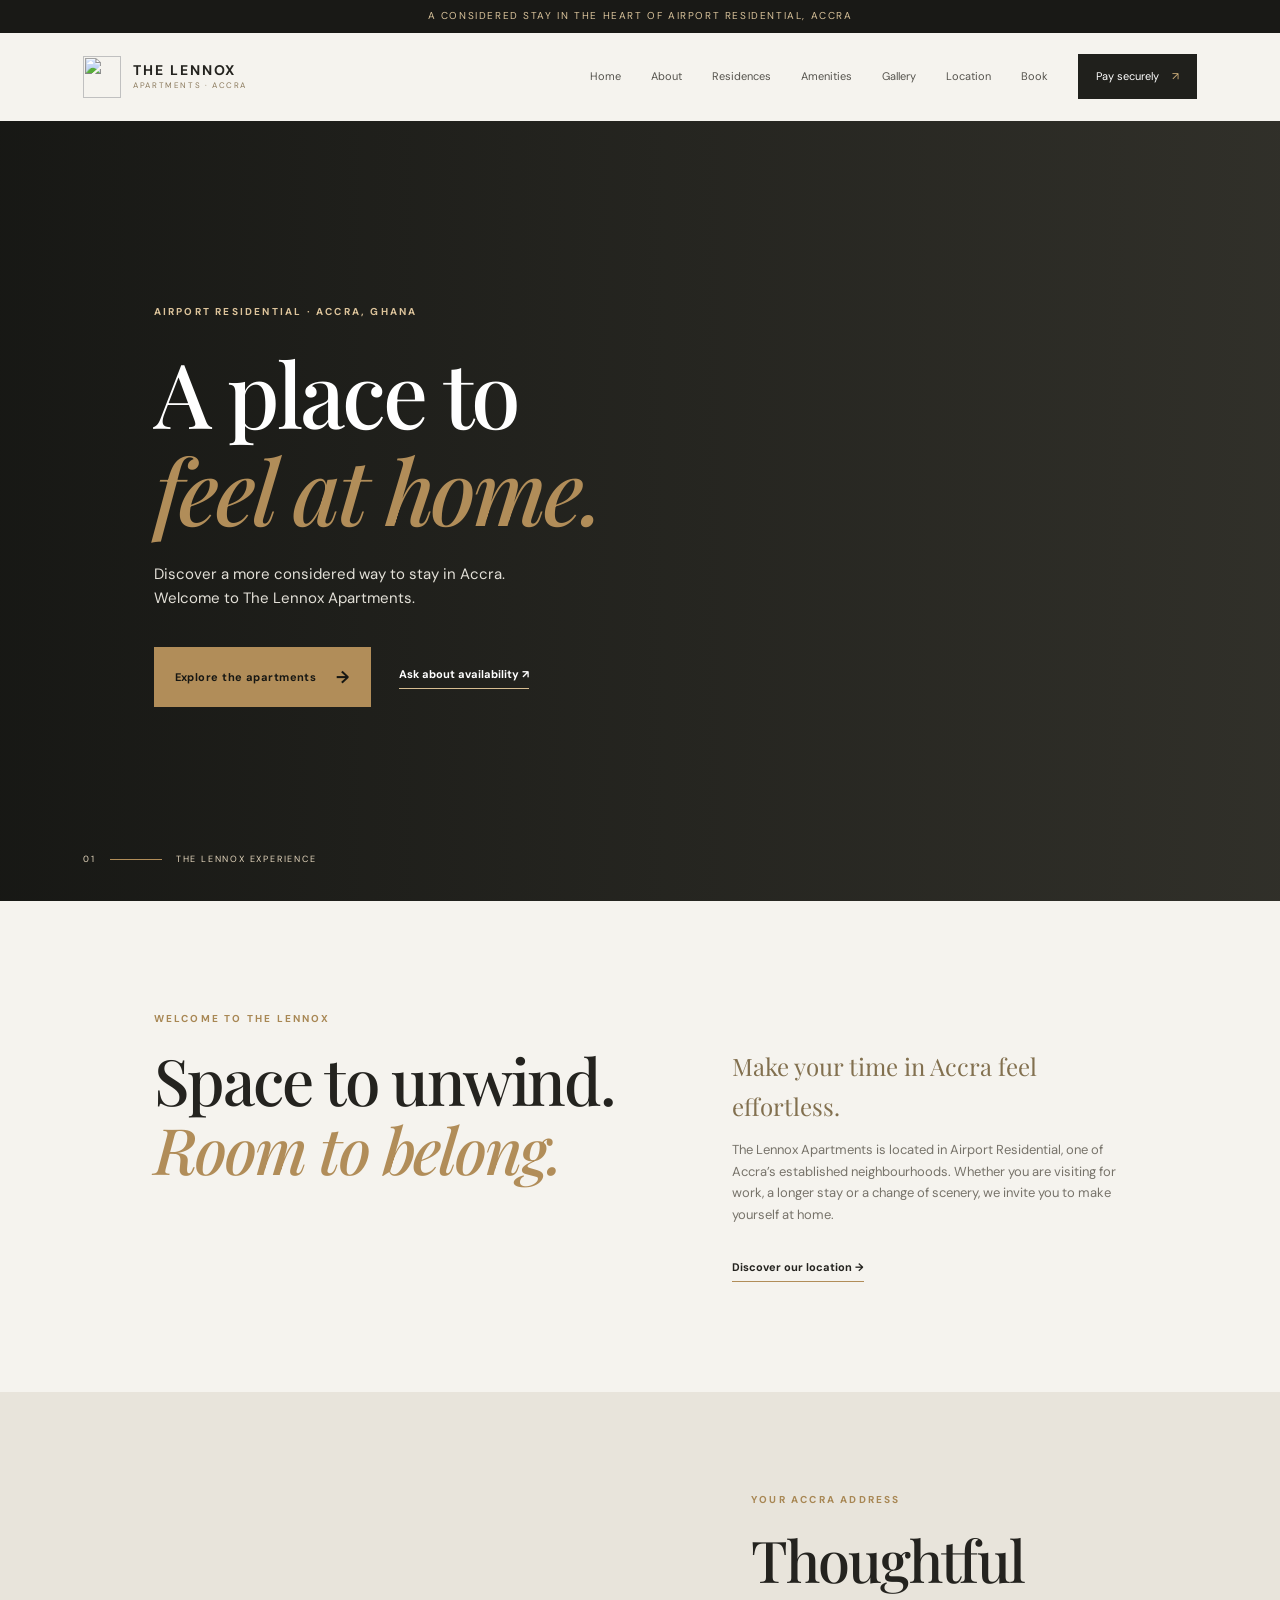
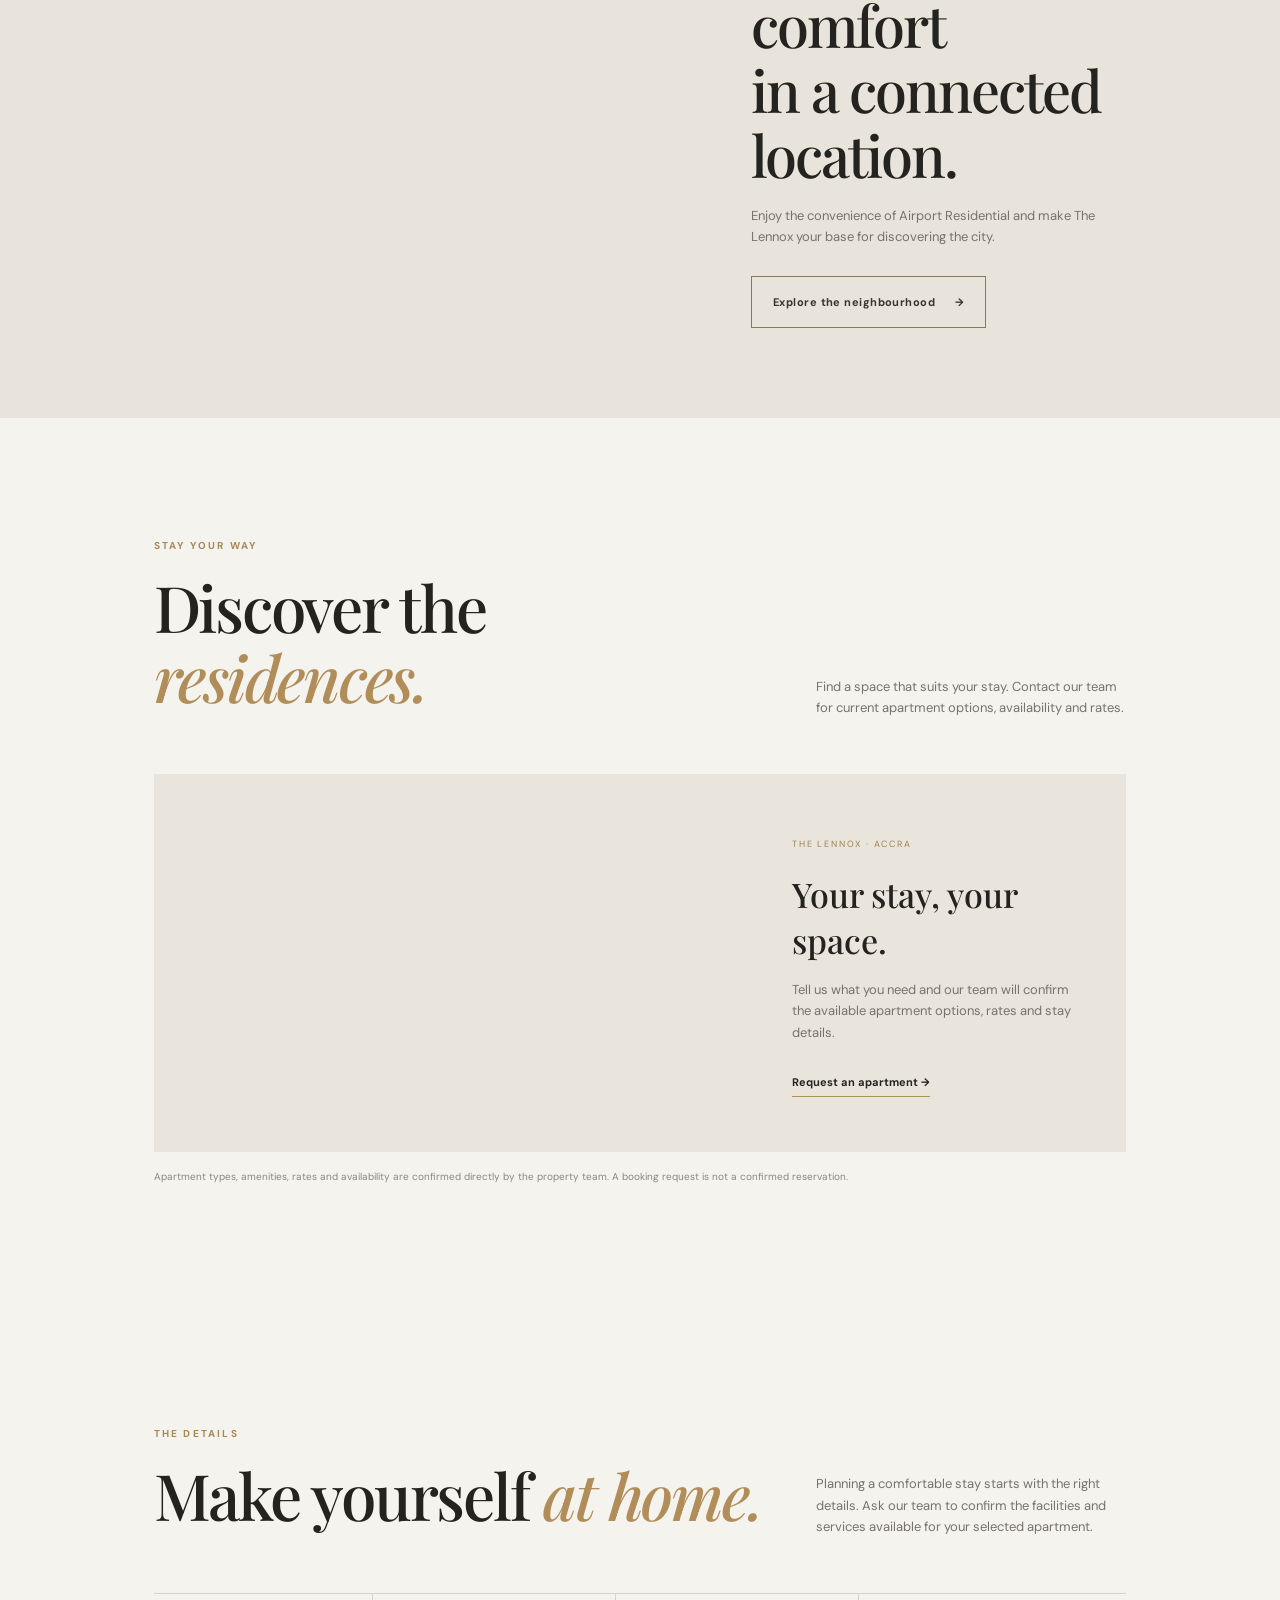
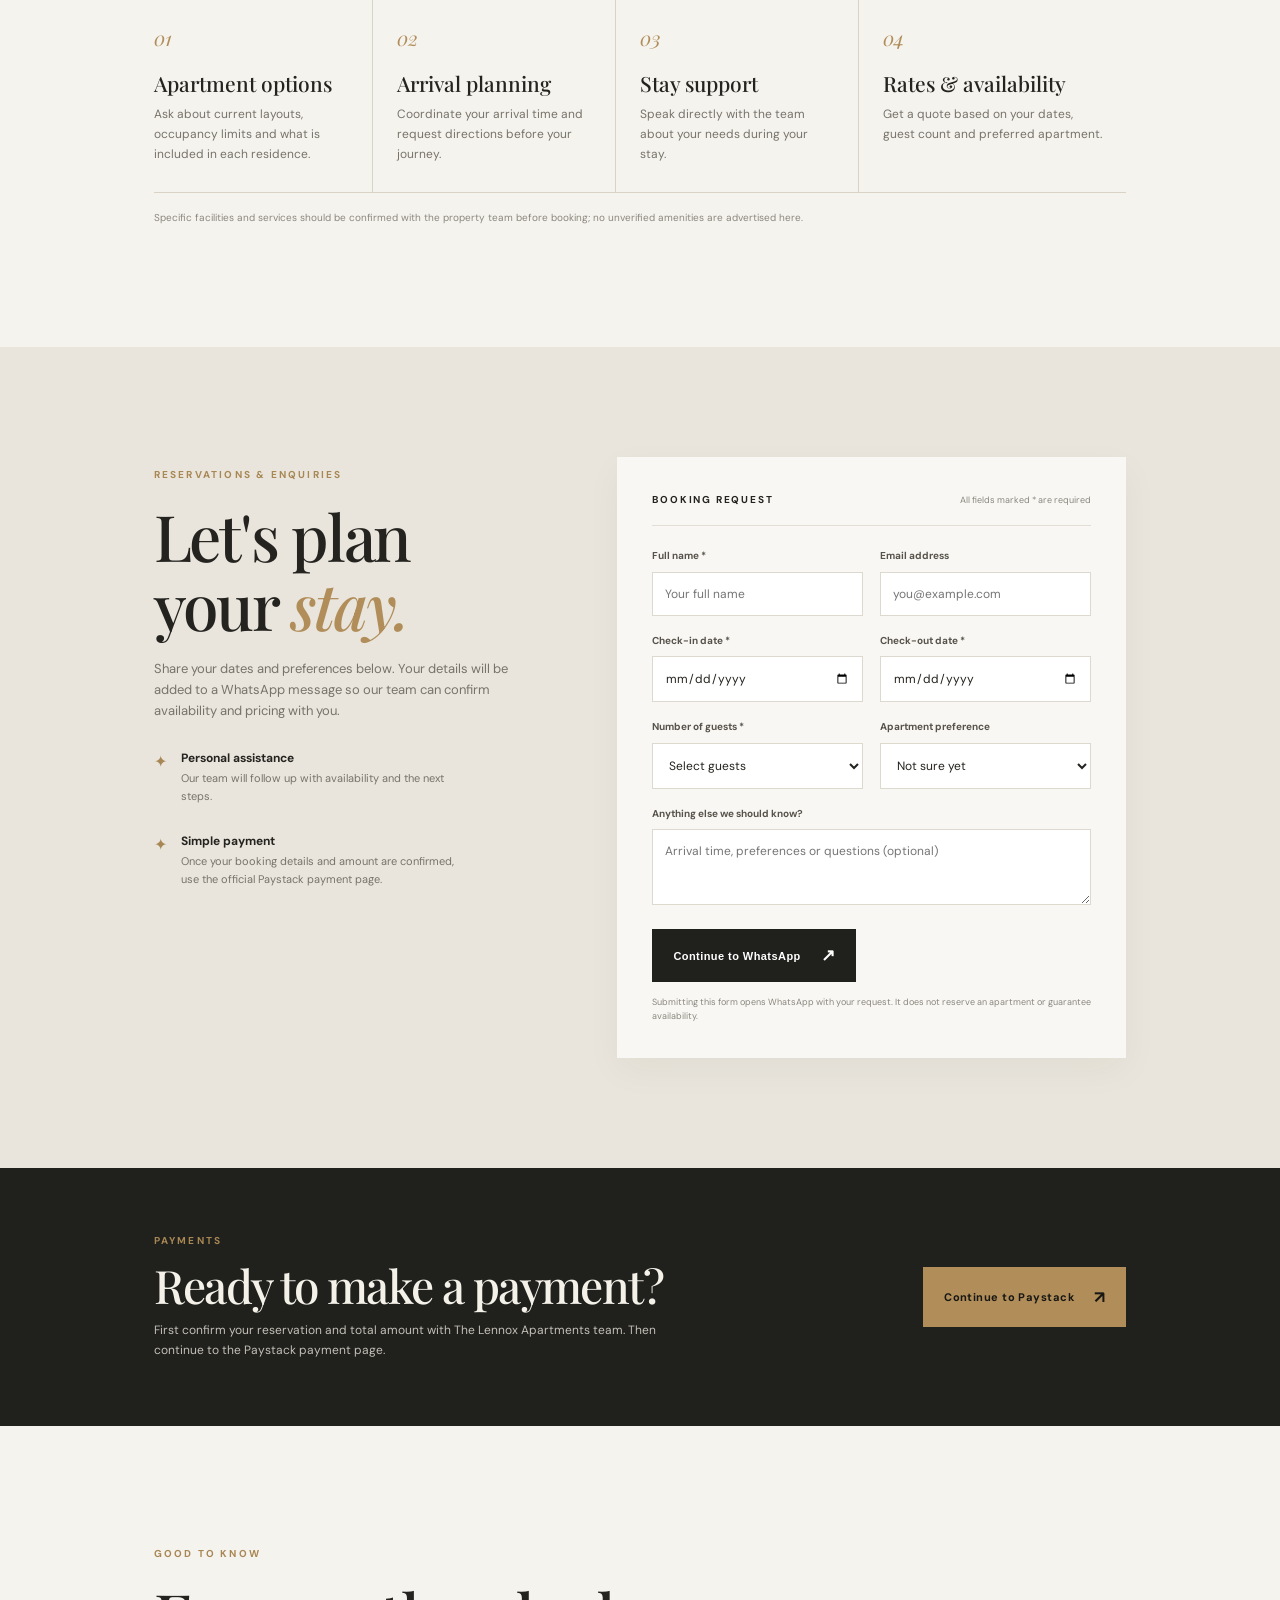
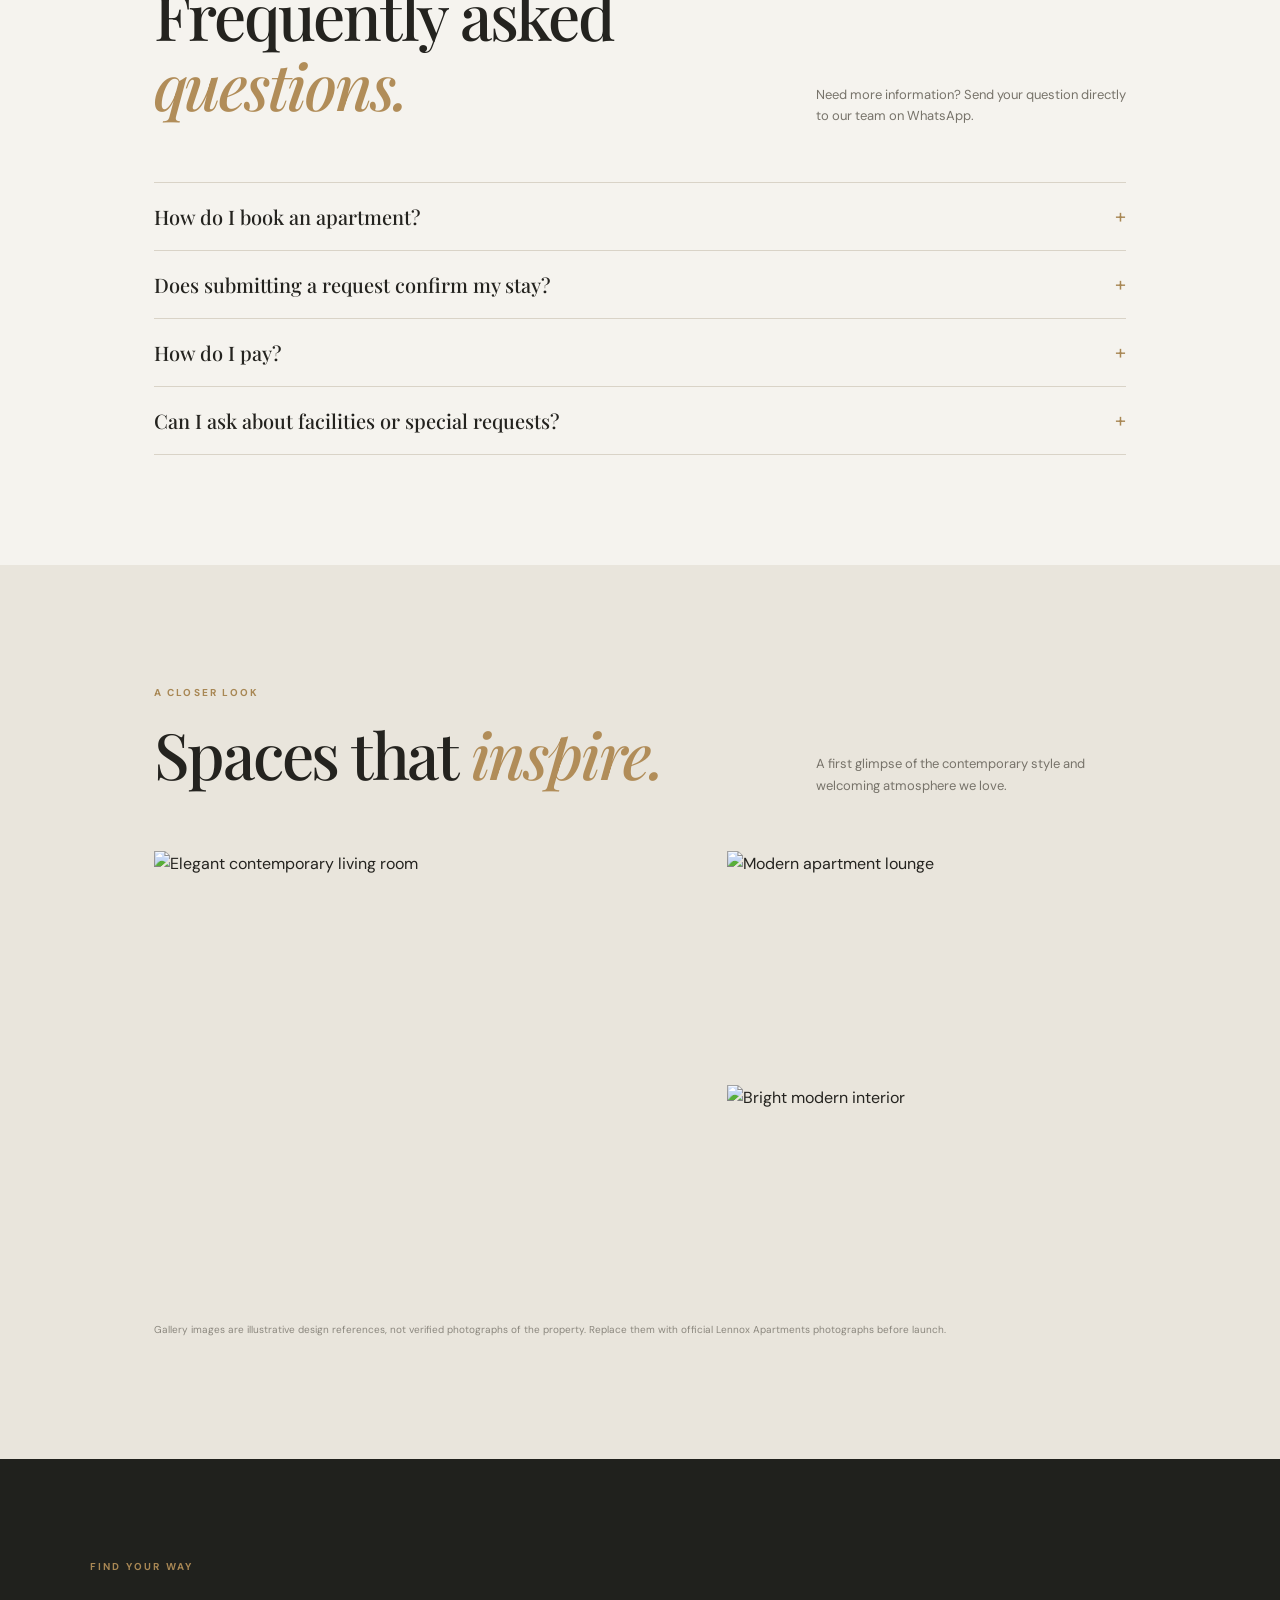
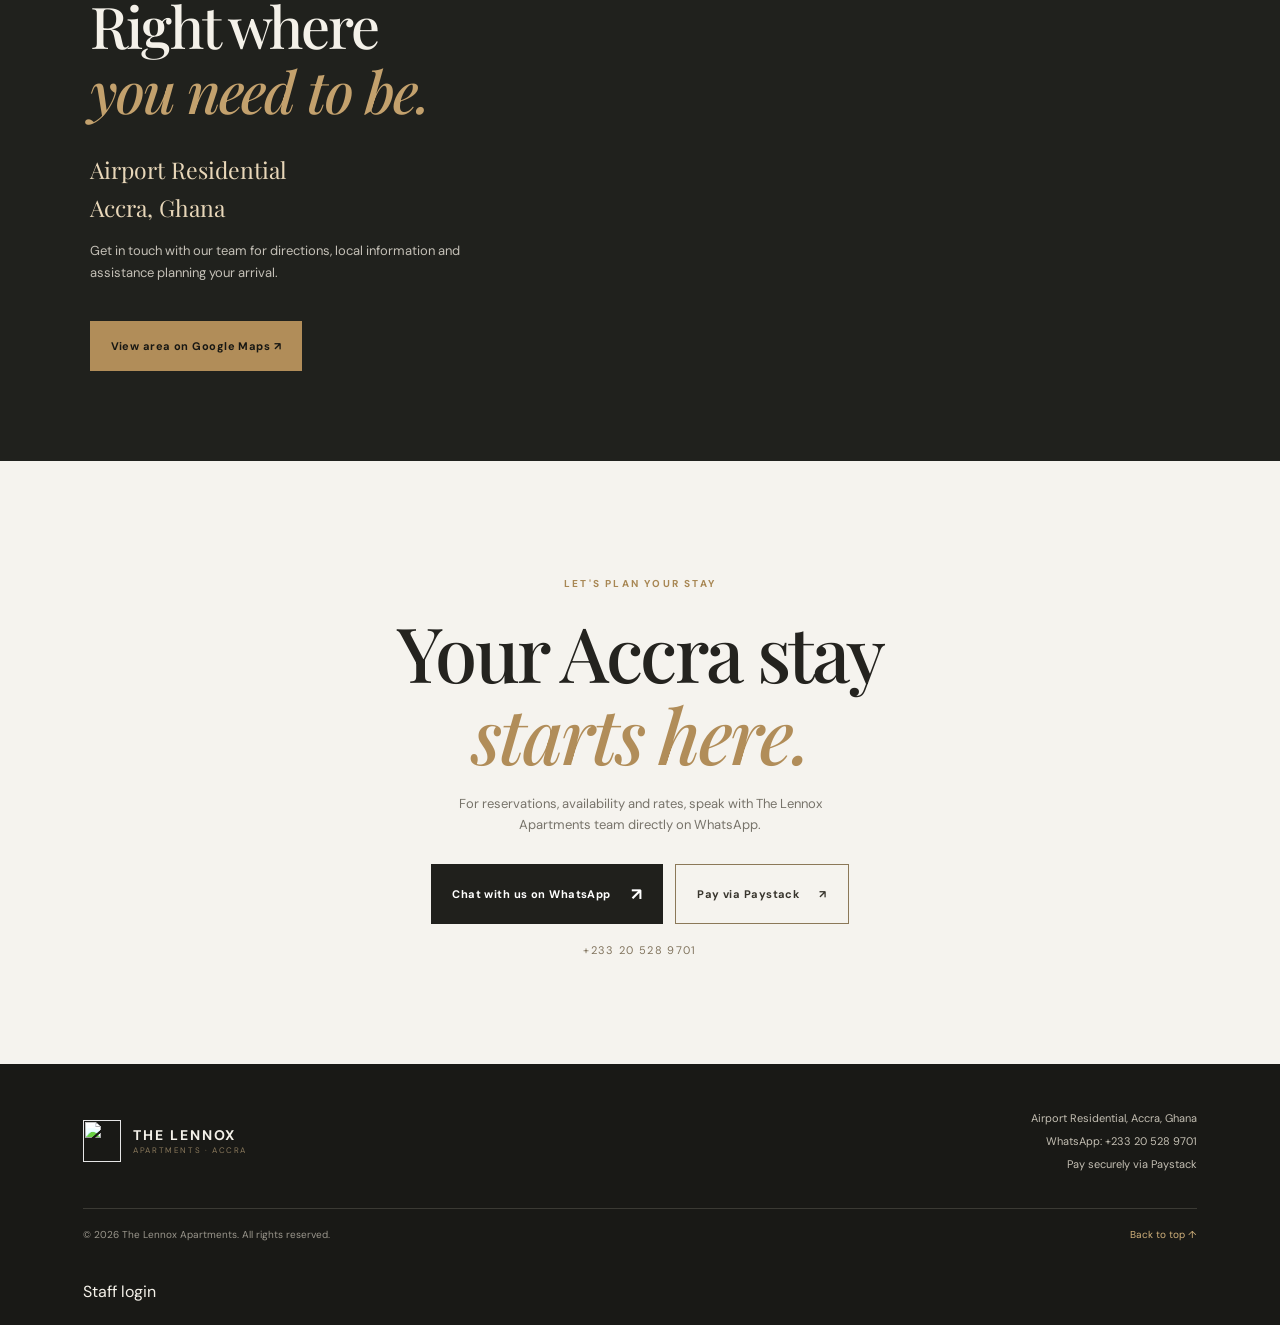
==== index.html @ 40798c76 "Add files via upload" ====
<!DOCTYPE html>
<html lang="en">
<head>
  <meta charset="UTF-8">
  <meta name="viewport" content="width=device-width, initial-scale=1.0">
  <meta name="description" content="Discover The Lennox Apartments in Airport Residential, Accra, Ghana. Explore our accommodation, send a booking request and pay securely through Paystack after confirmation.">
  <meta name="theme-color" content="#171714">
  <title>The Lennox Apartments | Airport Residential, Accra</title>
  <link rel="icon" href="assets/lennox-mark.svg" type="image/svg+xml">
  <link rel="preconnect" href="https://fonts.googleapis.com">
  <link rel="preconnect" href="https://fonts.gstatic.com" crossorigin>
  <link href="https://fonts.googleapis.com/css2?family=DM+Sans:wght@400;500;600;700&family=Playfair+Display:wght@500;600;700&display=swap" rel="stylesheet">
  <link rel="stylesheet" href="styles.css">
  <script src="config.js"></script>
  <script src="https://cdn.jsdelivr.net/npm/@supabase/supabase-js@2"></script>
  <script defer src="script.js"></script>
</head>
<body>
  <div class="announcement">A considered stay in the heart of Airport Residential, Accra</div>
  <header class="site-header">
    <a class="brand" href="#home" aria-label="The Lennox Apartments home">
      <img src="assets/lennox-mark.svg" alt="" class="brand-mark">
      <span><strong>THE LENNOX</strong><small>APARTMENTS · ACCRA</small></span>
    </a>
    <button class="menu-toggle" aria-label="Open navigation" aria-expanded="false">☰</button>
    <nav class="main-nav" aria-label="Main navigation">
      <a href="#home">Home</a><a href="#about">About</a><a href="#residences">Residences</a><a href="#amenities">Amenities</a><a href="#gallery">Gallery</a><a href="#location">Location</a><a href="#booking">Book</a>
      <a class="nav-cta" href="https://paystack.shop/pay/cat-8sewke" target="_blank" rel="noopener">Pay securely <span>↗</span></a>
    </nav>
  </header>

  <main>
    <section class="hero" id="home">
      <div class="hero-image" role="img" aria-label="Contemporary luxury apartment building"></div>
      <div class="hero-shade"></div>
      <div class="hero-content">
        <p class="eyebrow light">AIRPORT RESIDENTIAL · ACCRA, GHANA</p>
        <h1>A place to<br><em>feel at home.</em></h1>
        <p class="hero-copy">Discover a more considered way to stay in Accra. Welcome to The Lennox Apartments.</p>
        <div class="hero-actions">
          <a class="button button-gold" href="#residences">Explore the apartments <span>→</span></a>
          <a class="text-link light-link" href="https://wa.me/233205289701?text=Hello%20The%20Lennox%20Apartments%2C%20please%20share%20availability%20and%20rates." target="_blank" rel="noopener">Ask about availability ↗</a>
        </div>
      </div>
      <div class="hero-caption"><span>01</span><span class="caption-line"></span><span>THE LENNOX EXPERIENCE</span></div>
    </section>

    <section class="intro section-pad" id="about">
      <div class="section-kicker">WELCOME TO THE LENNOX</div>
      <div class="intro-grid">
        <h2>Space to unwind.<br><em>Room to belong.</em></h2>
        <div class="intro-copy">
          <p class="large-copy">Make your time in Accra feel effortless.</p>
          <p>The Lennox Apartments is located in Airport Residential, one of Accra’s established neighbourhoods. Whether you are visiting for work, a longer stay or a change of scenery, we invite you to make yourself at home.</p>
          <a class="text-link" href="#location">Discover our location <span>→</span></a>
        </div>
      </div>
    </section>

    <section class="feature-band">
      <div class="feature-photo"></div>
      <div class="feature-text">
        <p class="eyebrow">YOUR ACCRA ADDRESS</p>
        <h2>Thoughtful comfort<br>in a connected location.</h2>
        <p>Enjoy the convenience of Airport Residential and make The Lennox your base for discovering the city.</p>
        <a class="button button-outline" href="#location">Explore the neighbourhood <span>→</span></a>
      </div>
    </section>

    <section class="residences section-pad" id="residences">
      <div class="section-heading">
        <div><p class="section-kicker">STAY YOUR WAY</p><h2>Discover the <em>residences.</em></h2></div>
        <p>Find a space that suits your stay. Contact our team for current apartment options, availability and rates.</p>
      </div>
      <div class="residence-card">
        <div class="residence-image"></div>
        <div class="residence-info">
          <span class="card-index">THE LENNOX · ACCRA</span>
          <h3>Your stay, your space.</h3>
          <p>Tell us what you need and our team will confirm the available apartment options, rates and stay details.</p>
          <a class="text-link" href="#booking">Request an apartment <span>→</span></a>
        </div>
      </div>
      <p class="note">Apartment types, amenities, rates and availability are confirmed directly by the property team. A booking request is not a confirmed reservation.</p>
    </section>

    <section class="amenities section-pad" id="amenities">
      <div class="section-heading">
        <div><p class="section-kicker">THE DETAILS</p><h2>Make yourself <em>at home.</em></h2></div>
        <p>Planning a comfortable stay starts with the right details. Ask our team to confirm the facilities and services available for your selected apartment.</p>
      </div>
      <div class="amenity-grid">
        <article class="amenity-item"><span class="amenity-icon">01</span><h3>Apartment options</h3><p>Ask about current layouts, occupancy limits and what is included in each residence.</p></article>
        <article class="amenity-item"><span class="amenity-icon">02</span><h3>Arrival planning</h3><p>Coordinate your arrival time and request directions before your journey.</p></article>
        <article class="amenity-item"><span class="amenity-icon">03</span><h3>Stay support</h3><p>Speak directly with the team about your needs during your stay.</p></article>
        <article class="amenity-item"><span class="amenity-icon">04</span><h3>Rates & availability</h3><p>Get a quote based on your dates, guest count and preferred apartment.</p></article>
      </div>
      <p class="note">Specific facilities and services should be confirmed with the property team before booking; no unverified amenities are advertised here.</p>
    </section>

    <section class="booking-section section-pad" id="booking">
      <div class="booking-intro">
        <p class="section-kicker">RESERVATIONS & ENQUIRIES</p>
        <h2>Let's plan your <em>stay.</em></h2>
        <p>Share your dates and preferences below. Your details will be added to a WhatsApp message so our team can confirm availability and pricing with you.</p>
        <div class="booking-assurance"><span>✦</span><div><strong>Personal assistance</strong><small>Our team will follow up with availability and the next steps.</small></div></div>
        <div class="booking-assurance"><span>✦</span><div><strong>Simple payment</strong><small>Once your booking details and amount are confirmed, use the official Paystack payment page.</small></div></div>
      </div>
      <form class="booking-form" id="booking-form">
        <div class="form-heading"><span>BOOKING REQUEST</span><small>All fields marked * are required</small></div>
        <div class="form-grid">
          <label>Full name *<input name="name" autocomplete="name" required placeholder="Your full name"></label>
          <label>Email address<input name="email" type="email" autocomplete="email" placeholder="you@example.com"></label>
          <label>Check-in date *<input name="checkin" type="date" required></label>
          <label>Check-out date *<input name="checkout" type="date" required></label>
          <label>Number of guests *<select name="guests" required><option value="">Select guests</option><option>1</option><option>2</option><option>3</option><option>4</option><option>5+</option></select></label>
          <label>Apartment preference<select name="apartment"><option value="Not sure yet">Not sure yet</option><option value="Studio">Studio</option><option value="One-bedroom">One-bedroom</option><option value="Two-bedroom">Two-bedroom</option><option value="Other / please advise">Other / please advise</option></select></label>
          <label class="full-field">Anything else we should know?<textarea name="notes" rows="3" placeholder="Arrival time, preferences or questions (optional)"></textarea></label>
        </div>
        <p class="form-error" id="form-error" role="alert" aria-live="polite"></p>
        <button class="button button-dark form-submit" type="submit">Continue to WhatsApp <span>↗</span></button>
        <p class="form-disclaimer">Submitting this form opens WhatsApp with your request. It does not reserve an apartment or guarantee availability.</p>
      </form>
    </section>

    <section class="payment-strip" id="payment">
      <div><p class="eyebrow">PAYMENTS</p><h2>Ready to make a payment?</h2><p>First confirm your reservation and total amount with The Lennox Apartments team. Then continue to the Paystack payment page.</p></div>
      <a class="button button-gold" href="https://paystack.shop/pay/cat-8sewke" target="_blank" rel="noopener">Continue to Paystack <span>↗</span></a>
    </section>

    <section class="faq-section section-pad" id="faq">
      <div class="section-heading"><div><p class="section-kicker">GOOD TO KNOW</p><h2>Frequently asked <em>questions.</em></h2></div><p>Need more information? Send your question directly to our team on WhatsApp.</p></div>
      <div class="faq-list">
        <details><summary>How do I book an apartment?</summary><p>Complete the booking request form and continue to WhatsApp. The team will confirm availability, apartment options and rates.</p></details>
        <details><summary>Does submitting a request confirm my stay?</summary><p>No. Your reservation is confirmed only after the property team has checked availability and explicitly confirmed your booking.</p></details>
        <details><summary>How do I pay?</summary><p>After the team confirms your reservation and the amount due, you can use the Paystack payment link on this website. Always verify the amount and payment details before paying.</p></details>
        <details><summary>Can I ask about facilities or special requests?</summary><p>Yes. Include your questions in the booking form or contact the team on WhatsApp. Facilities and special requests are subject to confirmation.</p></details>
      </div>
    </section>

    <section class="gallery-section section-pad" id="gallery">
      <div class="section-heading">
        <div><p class="section-kicker">A CLOSER LOOK</p><h2>Spaces that <em>inspire.</em></h2></div>
        <p>A first glimpse of the contemporary style and welcoming atmosphere we love.</p>
      </div>
      <div class="gallery-grid">
        <div class="gallery-item gallery-large"><img src="https://images.unsplash.com/photo-1600607687939-ce8a6c25118c?auto=format&fit=crop&w=1400&q=85" alt="Elegant contemporary living room" loading="lazy"></div>
        <div class="gallery-item"><img src="https://images.unsplash.com/photo-1600210492486-724fe5c67fb0?auto=format&fit=crop&w=900&q=85" alt="Modern apartment lounge" loading="lazy"></div>
        <div class="gallery-item"><img src="https://images.unsplash.com/photo-1600607687920-4e2a09cf159d?auto=format&fit=crop&w=900&q=85" alt="Bright modern interior" loading="lazy"></div>
      </div>
      <p class="note">Gallery images are illustrative design references, not verified photographs of the property. Replace them with official Lennox Apartments photographs before launch.</p>
    </section>

    <section class="location-section" id="location">
      <div class="location-copy">
        <p class="eyebrow">FIND YOUR WAY</p>
        <h2>Right where<br><em>you need to be.</em></h2>
        <p class="location-name">Airport Residential<br>Accra, Ghana</p>
        <p>Get in touch with our team for directions, local information and assistance planning your arrival.</p>
        <a class="button button-gold" href="https://www.google.com/maps/search/?api=1&query=Airport+Residential%2C+Accra%2C+Ghana" target="_blank" rel="noopener">View area on Google Maps ↗</a>
      </div>
      <div class="location-image" role="img" aria-label="Accra city skyline"></div>
    </section>

    <section class="contact section-pad">
      <p class="section-kicker">LET'S PLAN YOUR STAY</p>
      <h2>Your Accra stay<br><em>starts here.</em></h2>
      <p>For reservations, availability and rates, speak with The Lennox Apartments team directly on WhatsApp.</p>
      <div class="contact-actions">
        <a class="button button-dark" href="https://wa.me/233205289701?text=Hello%20The%20Lennox%20Apartments%2C%20I%27d%20like%20to%20enquire%20about%20a%20stay." target="_blank" rel="noopener">Chat with us on WhatsApp <span>↗</span></a>
        <a class="button button-outline" href="https://paystack.shop/pay/cat-8sewke" target="_blank" rel="noopener">Pay via Paystack <span>↗</span></a>
      </div>
      <span class="contact-number">+233 20 528 9701</span>
    </section>
  </main>

  <div class="mobile-booking-bar"><a href="#booking">Book this property</a><a href="https://paystack.shop/pay/cat-8sewke" target="_blank" rel="noopener">Pay</a></div>
  <footer class="site-footer">
    <a class="brand footer-brand" href="#home"><img src="assets/lennox-mark.svg" alt="" class="brand-mark"><span><strong>THE LENNOX</strong><small>APARTMENTS · ACCRA</small></span></a>
    <div class="footer-details"><span>Airport Residential, Accra, Ghana</span><a href="https://wa.me/233205289701" target="_blank" rel="noopener">WhatsApp: +233 20 528 9701</a><a href="https://paystack.shop/pay/cat-8sewke" target="_blank" rel="noopener">Pay securely via Paystack</a></div>
    <div class="footer-bottom"><span>© <span id="year"></span> The Lennox Apartments. All rights reserved.</span><a href="#home">Back to top ↑</a></div>
  <a href="admin.html" rel="nofollow">Staff login</a></footer>
</body>
</html>
---- styles.css ----
*{box-sizing:border-box}html{scroll-behavior:smooth}body{margin:0;background:#f5f3ee;color:#24231f;font-family:"DM Sans",Arial,sans-serif;line-height:1.65}a{color:inherit;text-decoration:none}.announcement{background:#191916;color:#d9c39b;text-align:center;padding:8px 16px;font-size:10px;letter-spacing:.16em;text-transform:uppercase}.site-header{height:88px;padding:0 6.5%;display:flex;align-items:center;justify-content:space-between;background:#f5f3ee;position:relative;z-index:5}.brand{display:flex;align-items:center;gap:12px;letter-spacing:.12em}.brand-mark{width:38px;height:42px}.brand strong,.brand small{display:block}.brand strong{font-size:14px;line-height:1.3}.brand small{font-size:8px;letter-spacing:.2em;color:#8a795c}.main-nav{display:flex;align-items:center;gap:30px;font-size:11px}.main-nav>a:not(.nav-cta){color:#55534d}.main-nav>a:hover,.text-link:hover{color:#a98248}.nav-cta{background:#20201c;color:#fff;padding:13px 18px}.nav-cta span{color:#d2b27c;margin-left:10px}.menu-toggle{display:none;border:0;background:none;font-size:25px}.hero{min-height:690px;height:calc(100vh - 120px);max-height:850px;position:relative;display:flex;align-items:center;color:white;background:#35342d;overflow:hidden}.hero-image,.hero-shade{position:absolute;inset:0}.hero-image{background-image:url("https://images.unsplash.com/photo-1600607687920-4e2a09cf159d?auto=format&fit=crop&w=2200&q=90");background-size:cover;background-position:center 55%;transform:scale(1.01)}.hero-shade{background:linear-gradient(90deg,rgba(15,16,14,.78) 0%,rgba(15,16,14,.42) 52%,rgba(15,16,14,.12) 100%)}.hero-content{position:relative;margin-left:12%;max-width:650px;padding:70px 24px 90px 0}.eyebrow,.section-kicker{font-size:10px;letter-spacing:.22em;font-weight:700;color:#a88754}.eyebrow.light{color:#ddc49b}.hero h1,h2{font-family:"Playfair Display",Georgia,serif;font-weight:500;line-height:1.08;letter-spacing:-.035em}.hero h1{font-size:clamp(58px,7vw,100px);margin:24px 0}.hero h1 em,h2 em{font-weight:500;color:#b18d59}.hero-copy{font-size:15px;color:#e3e0d8;max-width:420px}.hero-actions{display:flex;align-items:center;gap:28px;margin-top:36px}.button{display:inline-flex;align-items:center;gap:20px;padding:16px 21px;font-size:11px;font-weight:700;letter-spacing:.04em;transition:.2s}.button:hover{transform:translateY(-2px)}.button-gold{background:#b18d59;color:#171713}.button-gold span,.button-dark span{font-size:17px}.text-link{display:inline-block;border-bottom:1px solid #b18d59;padding-bottom:5px;font-size:11px;font-weight:700}.light-link{color:white;border-color:#d7bd91}.hero-caption{position:absolute;bottom:34px;left:6.5%;display:flex;align-items:center;gap:14px;font-size:9px;letter-spacing:.2em;color:#e4d6bd}.caption-line{width:52px;height:1px;background:#b18d59}.section-pad{padding:110px 12%}.intro{background:#f5f3ee}.intro-grid{display:grid;grid-template-columns:1.1fr .9fr;gap:10%;align-items:start}.intro h2,.section-heading h2,.contact h2{font-size:clamp(42px,5vw,65px);margin:18px 0}.intro-copy{padding-top:20px;max-width:480px}.large-copy{font-family:"Playfair Display",serif;font-size:24px;color:#82704f;margin:0 0 12px}.intro-copy>p:not(.large-copy),.feature-text>p:not(.eyebrow),.residence-info p,.section-heading>p,.location-copy>p:not(.eyebrow),.contact>p:not(.section-kicker){font-size:13px;color:#77736a}.intro-copy .text-link{margin-top:20px}.feature-band{display:grid;grid-template-columns:1.05fr .95fr;min-height:500px;background:#e8e4db}.feature-photo{background:url("https://images.unsplash.com/photo-1600607687939-ce8a6c25118c?auto=format&fit=crop&w=1400&q=85") center/cover}.feature-text{padding:90px 13%;align-self:center}.feature-text h2,.location-copy h2{font:500 clamp(38px,4.5vw,58px)/1.13 "Playfair Display",Georgia,serif;margin:18px 0}.feature-text>p:not(.eyebrow){max-width:370px;margin-bottom:28px}.button-outline{border:1px solid #8b7858;color:#38352d}.section-heading{display:flex;justify-content:space-between;align-items:end;gap:50px;margin-bottom:45px}.section-heading>p{max-width:310px;margin-bottom:10px}.residence-card{display:grid;grid-template-columns:1.2fr .8fr;background:#e9e5dc}.residence-image{min-height:370px;background:url("https://images.unsplash.com/photo-1600210492486-724fe5c67fb0?auto=format&fit=crop&w=1400&q=85") center/cover}.residence-info{padding:55px;align-self:center}.card-index{font-size:9px;letter-spacing:.2em;color:#a18150}.residence-info h3{font:500 34px "Playfair Display",Georgia,serif;margin:16px 0}.residence-info p{margin-bottom:25px}.note{font-size:10px;color:#8b877e;margin-top:17px}.gallery-section{background:#e9e5dc}.gallery-grid{display:grid;grid-template-columns:1.4fr 1fr;grid-template-rows:220px 220px;gap:14px}.gallery-item{overflow:hidden}.gallery-item img{width:100%;height:100%;object-fit:cover;display:block;transition:transform .5s}.gallery-item:hover img{transform:scale(1.04)}.gallery-large{grid-row:span 2}.location-section{display:grid;grid-template-columns:1fr 1fr;background:#20211d;color:#f4f1e9;min-height:570px}.location-copy{padding:90px 14%;align-self:center}.location-copy h2 em{color:#c3a16d}.location-copy>p:not(.eyebrow){color:#c4c0b7;font-size:13px;max-width:380px}.location-name{font-family:"Playfair Display",serif;font-size:23px!important;color:#e8d7b9!important;margin:28px 0 10px}.location-copy .button{margin-top:25px}.location-image{background:url("https://images.unsplash.com/photo-1519501025264-65ba15a82390?auto=format&fit=crop&w=1400&q=85") center/cover;opacity:.8}.contact{text-align:center;padding-top:105px;padding-bottom:105px}.contact h2{font-size:clamp(48px,6vw,76px)}.contact>p:not(.section-kicker){max-width:430px;margin:0 auto 28px}.button-dark{background:#20201c;color:white}.contact-number{display:block;margin-top:17px;font-size:11px;letter-spacing:.12em;color:#81745e}.site-footer{background:#191916;color:#f4f1e9;padding:45px 6.5% 20px;display:grid;grid-template-columns:1fr 1fr;gap:35px}.footer-brand .brand-mark{filter:brightness(1.2)}.footer-details{justify-self:end;display:flex;flex-direction:column;gap:5px;text-align:right;font-size:11px;color:#c4bfb3}.footer-bottom{grid-column:1/-1;border-top:1px solid #3b3a34;padding-top:18px;display:flex;justify-content:space-between;font-size:10px;color:#9b978d}.footer-bottom a{color:#d2b27c}
@media(max-width:800px){.site-header{height:75px;padding:0 6%}.menu-toggle{display:block;color:#292821}.main-nav{display:none;position:absolute;top:75px;left:0;right:0;background:#f5f3ee;padding:20px 6% 26px;flex-direction:column;align-items:stretch;gap:18px;box-shadow:0 15px 20px #0001}.main-nav.open{display:flex}.nav-cta{text-align:center}.hero{min-height:620px;height:78vh}.hero-content{margin-left:8%;padding-right:8%}.hero h1{font-size:clamp(54px,12vw,78px)}.hero-actions{align-items:flex-start;flex-direction:column;gap:20px}.section-pad{padding:78px 8%}.intro-grid,.feature-band,.residence-card,.location-section{grid-template-columns:1fr}.intro-grid{gap:15px}.feature-photo{min-height:330px}.feature-text{padding:65px 8%}.section-heading{display:block}.section-heading>p{margin-top:10px}.residence-image{min-height:290px}.residence-info{padding:35px}.gallery-grid{grid-template-rows:180px 180px}.location-copy{padding:70px 8%}.location-image{min-height:300px}.site-footer{padding:38px 8%}.footer-details{font-size:10px}}
@media(max-width:480px){.announcement{font-size:8px}.hero{min-height:590px}.hero-content{margin-left:7%}.hero-caption{left:7%;font-size:8px}.section-pad{padding:65px 7%}.intro h2,.section-heading h2{font-size:43px}.gallery-grid{grid-template-columns:1fr 1fr;grid-template-rows:170px 140px;gap:8px}.gallery-large{grid-column:span 2;grid-row:auto}.site-footer{grid-template-columns:1fr;gap:22px}.footer-details{justify-self:start;text-align:left}.footer-bottom{gap:15px;flex-wrap:wrap}.contact{padding-top:75px;padding-bottom:75px}}

/* Booking, payment and information additions */
.amenities{background:#f5f3ee}.amenity-grid{display:grid;grid-template-columns:repeat(4,1fr);border-top:1px solid #d9d3c7;border-bottom:1px solid #d9d3c7}.amenity-item{padding:30px 24px 28px 0;border-right:1px solid #d9d3c7;margin-right:24px}.amenity-item:last-child{border:0;margin-right:0}.amenity-icon{font:italic 20px "Playfair Display",Georgia,serif;color:#b18d59}.amenity-item h3{font:500 21px "Playfair Display",Georgia,serif;margin:15px 0 8px}.amenity-item p{font-size:12px;color:#77736a;margin:0}
.booking-section{display:grid;grid-template-columns:.85fr 1.15fr;gap:9%;background:#e9e5dc;align-items:start}.booking-intro h2{font:500 clamp(42px,5vw,65px)/1.08 "Playfair Display",Georgia,serif;margin:18px 0}.booking-intro>p:not(.section-kicker){font-size:13px;color:#77736a;max-width:400px}.booking-assurance{display:flex;gap:14px;margin-top:27px;align-items:flex-start}.booking-assurance>span{color:#a88754}.booking-assurance strong,.booking-assurance small{display:block}.booking-assurance strong{font-size:12px}.booking-assurance small{font-size:11px;color:#77736a;max-width:290px}
.booking-form{background:#f8f7f3;padding:35px;box-shadow:0 12px 35px #24231f0b}.form-heading{display:flex;justify-content:space-between;gap:15px;align-items:center;border-bottom:1px solid #e2ded5;padding-bottom:17px;margin-bottom:22px}.form-heading span{font-size:10px;font-weight:700;letter-spacing:.18em}.form-heading small{font-size:9px;color:#8b877e}.form-grid{display:grid;grid-template-columns:1fr 1fr;gap:17px}.form-grid label{font-size:10px;font-weight:700;color:#57534b;display:flex;flex-direction:column;gap:7px}.form-grid input,.form-grid select,.form-grid textarea{width:100%;border:1px solid #ded9cf;background:#fff;padding:13px 12px;border-radius:0;font:400 12px "DM Sans",Arial,sans-serif;color:#24231f;min-height:44px}.form-grid textarea{resize:vertical}.form-grid input:focus,.form-grid select:focus,.form-grid textarea:focus{outline:2px solid #b18d59;outline-offset:1px}.full-field{grid-column:1/-1}.form-submit{border:0;cursor:pointer;margin-top:16px}.form-error{font-size:11px;color:#9d342b;min-height:0;margin:8px 0 0}.form-disclaimer{font-size:9px;color:#8b877e;line-height:1.5;margin:14px 0 0}
.payment-strip{background:#20211d;color:#f4f1e9;padding:65px 12%;display:flex;align-items:center;justify-content:space-between;gap:35px}.payment-strip h2{font:500 clamp(30px,4vw,46px)/1.12 "Playfair Display",Georgia,serif;margin:10px 0}.payment-strip>div>p:last-child{font-size:12px;color:#c4c0b7;max-width:540px;margin:0}.payment-strip .eyebrow{margin:0}.faq-section{background:#f5f3ee}.faq-list{border-top:1px solid #d9d3c7}.faq-list details{border-bottom:1px solid #d9d3c7;padding:20px 0}.faq-list summary{cursor:pointer;list-style:none;font:500 20px "Playfair Display",Georgia,serif;display:flex;justify-content:space-between;gap:20px}.faq-list summary::-webkit-details-marker{display:none}.faq-list summary:after{content:"+";font:400 20px "DM Sans",sans-serif;color:#a88754}.faq-list details[open] summary:after{content:"−"}.faq-list details p{font-size:12px;color:#77736a;max-width:720px;margin:12px 0 0}.contact-actions{display:flex;justify-content:center;gap:12px;flex-wrap:wrap}.mobile-booking-bar{display:none}
@media(max-width:800px){.amenity-grid{grid-template-columns:1fr 1fr}.amenity-item{padding:23px 16px 22px 0;margin-right:16px}.amenity-item:nth-child(2){border-right:0;margin-right:0}.amenity-item:nth-child(3),.amenity-item:nth-child(4){border-top:1px solid #d9d3c7}.booking-section{grid-template-columns:1fr;gap:35px}.booking-form{padding:27px}.payment-strip{padding:55px 8%;align-items:flex-start;flex-direction:column}}
@media(max-width:480px){body{padding-bottom:58px}.form-grid{grid-template-columns:1fr}.full-field{grid-column:auto}.form-heading{align-items:flex-start;flex-direction:column}.booking-form{padding:22px 18px}.contact-actions{align-items:stretch;flex-direction:column}.contact-actions .button{justify-content:center}.mobile-booking-bar{position:fixed;z-index:20;bottom:0;left:0;right:0;display:grid;grid-template-columns:1fr 100px;background:#191916;padding:9px 12px;gap:8px;box-shadow:0 -5px 18px #0002}.mobile-booking-bar a{text-align:center;padding:10px;font-size:11px;font-weight:700;background:#b18d59;color:#191916}.mobile-booking-bar a+a{background:#f5f3ee}}
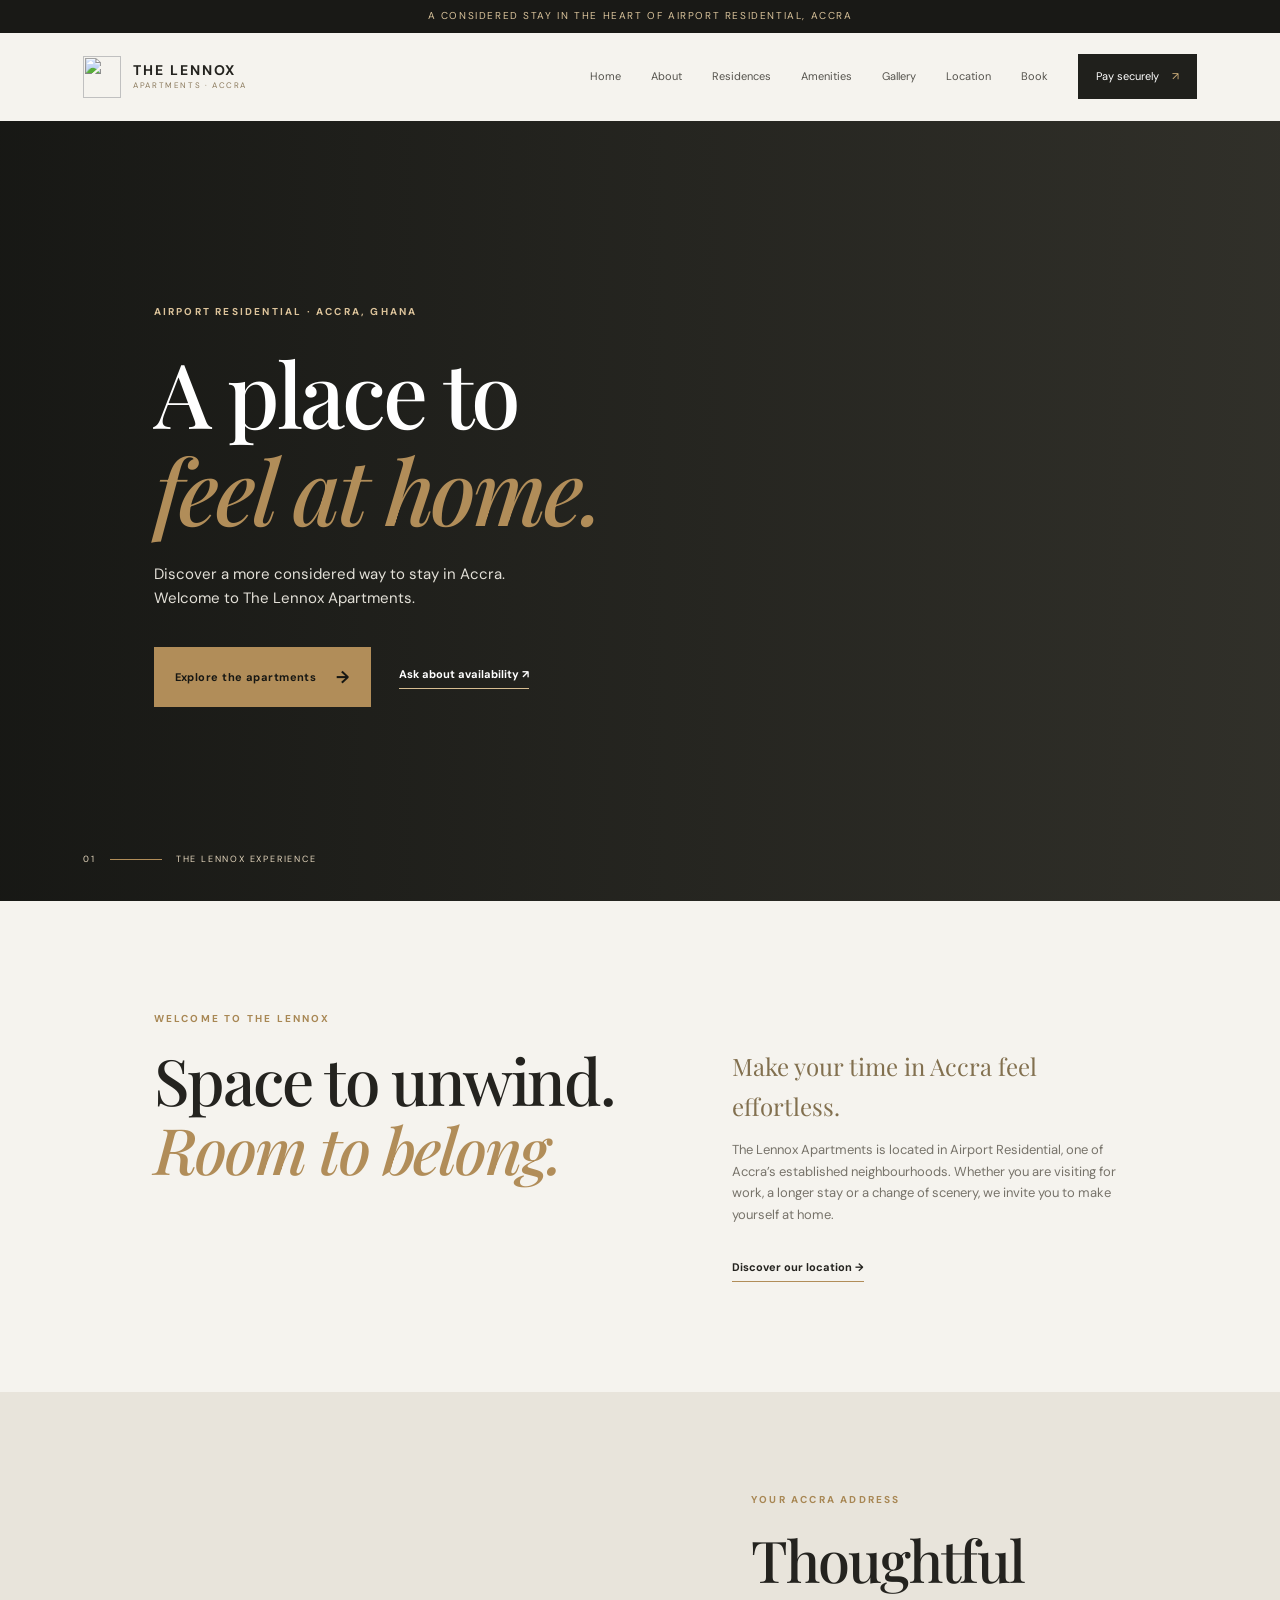
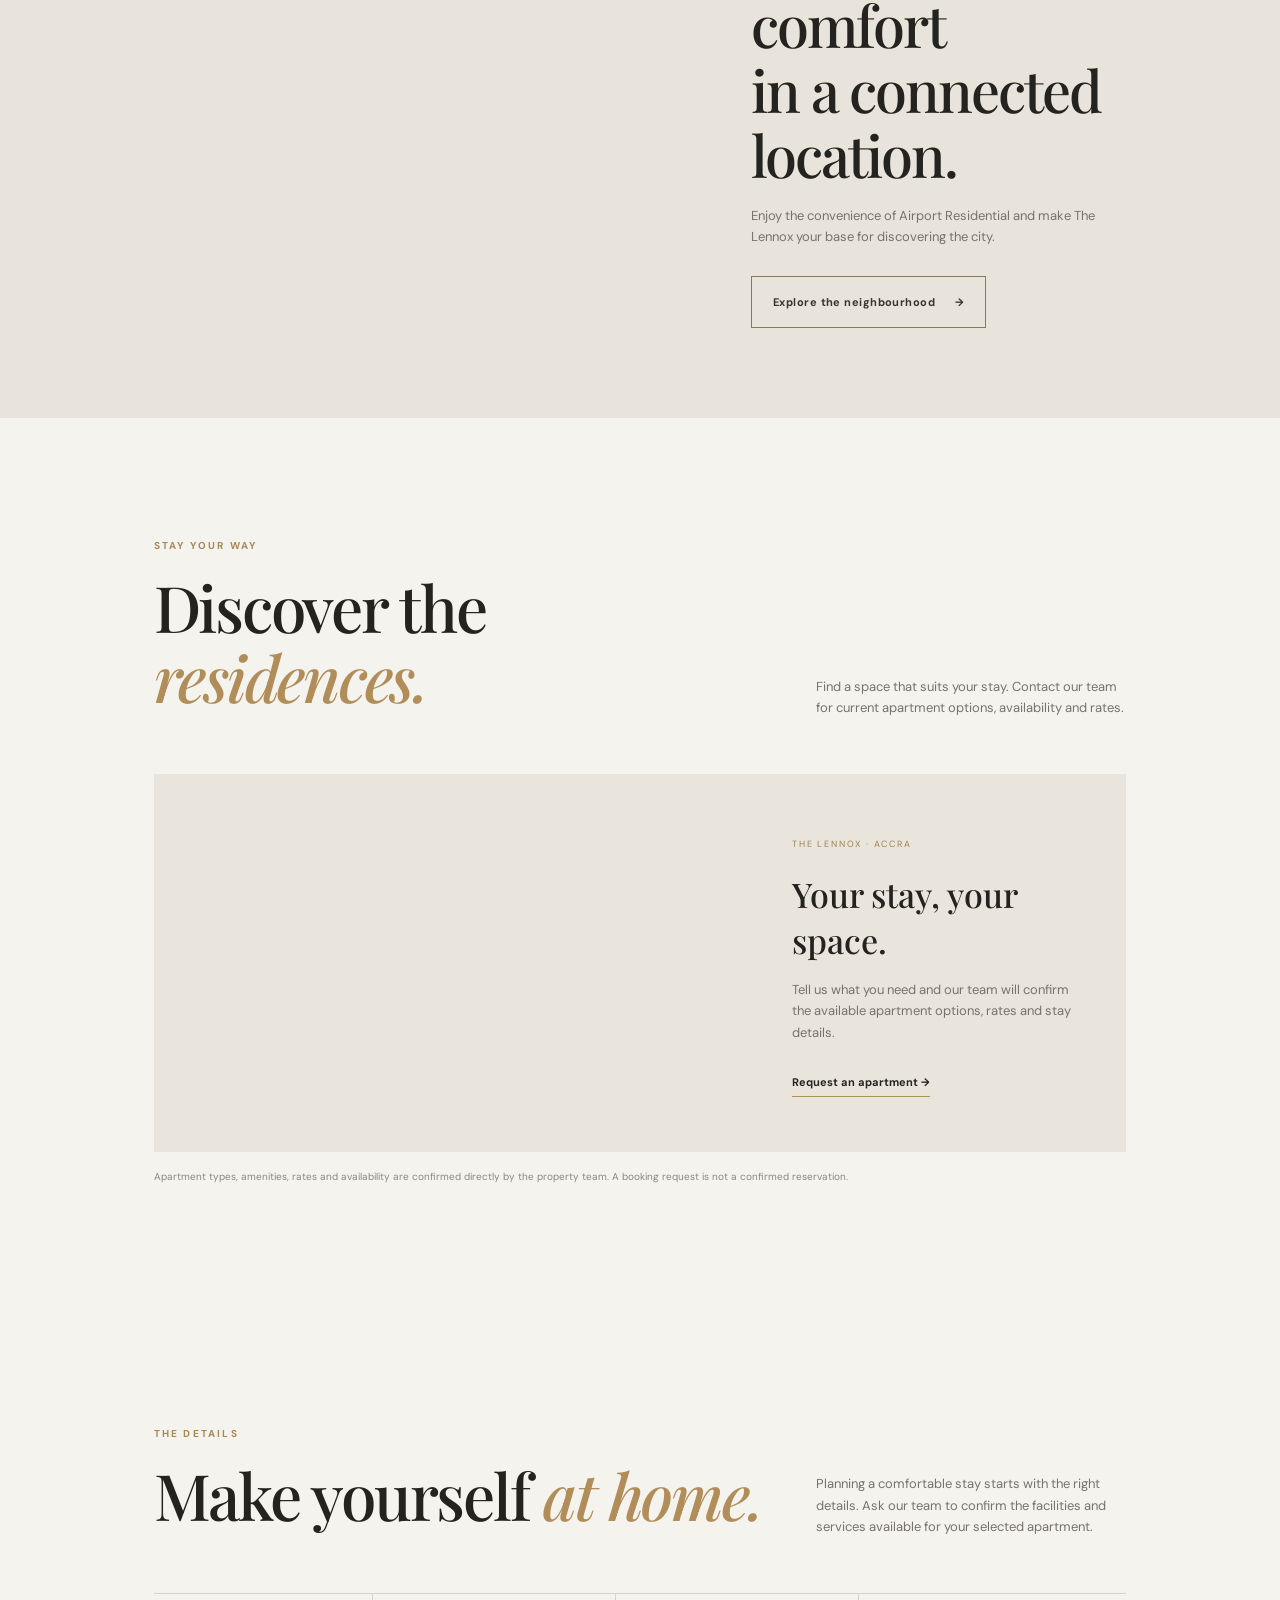
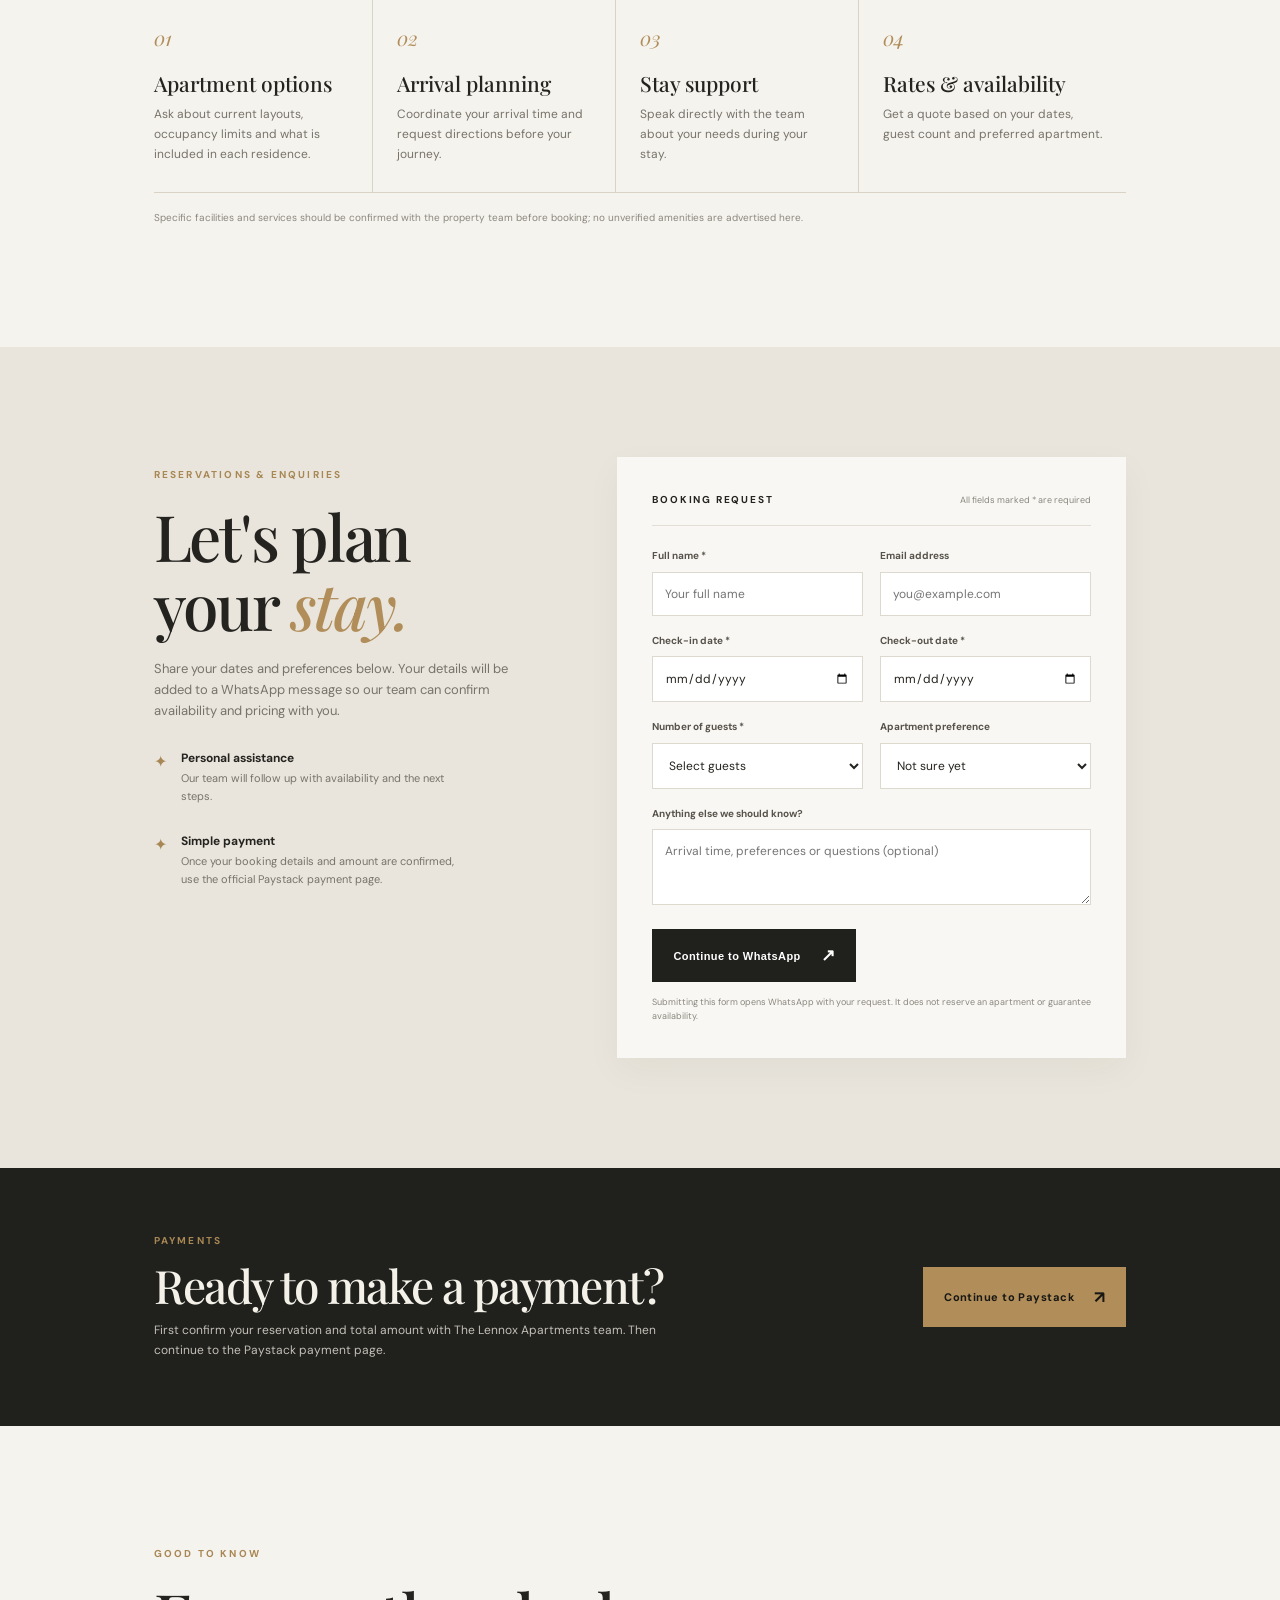
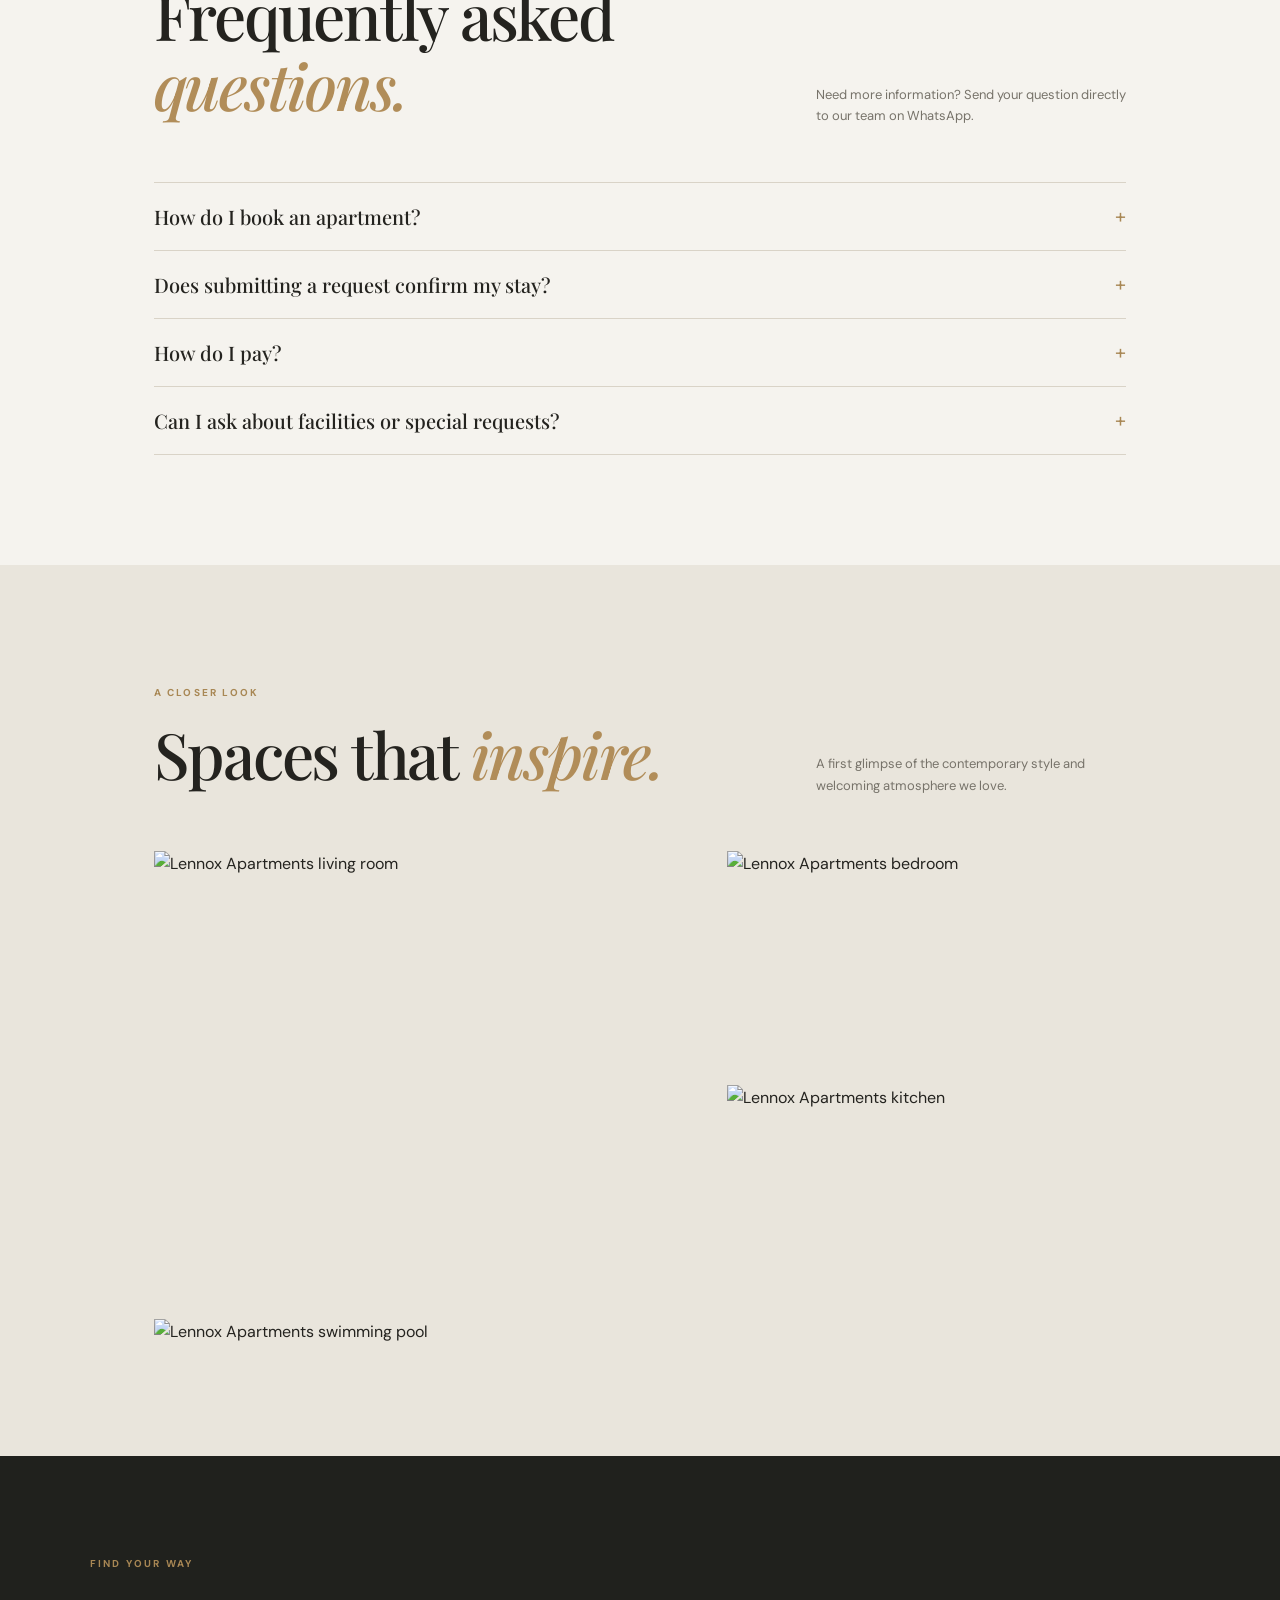
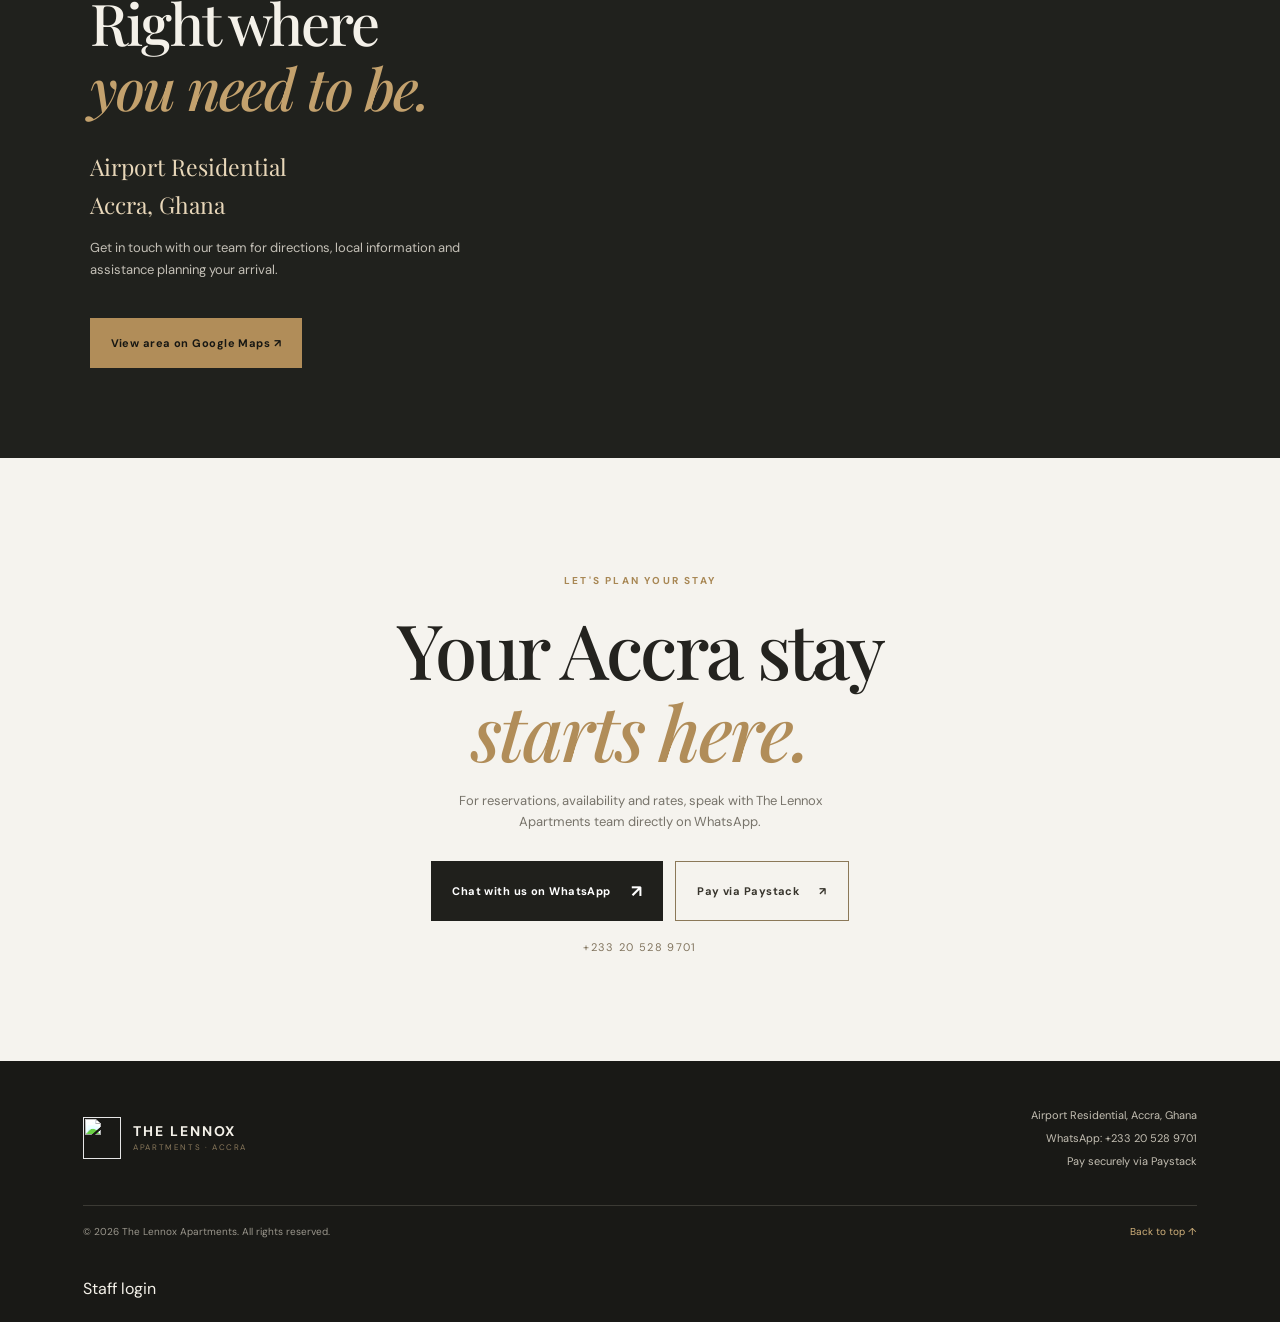
==== commit 31dce81f: "Revise gallery section with new asset images Updated gallery section with new images and paths." ====
--- a/index.html
+++ b/index.html
@@ -138,18 +138,35 @@
       </div>
     </section>
 
-    <section class="gallery-section section-pad" id="gallery">
-      <div class="section-heading">
-        <div><p class="section-kicker">A CLOSER LOOK</p><h2>Spaces that <em>inspire.</em></h2></div>
-        <p>A first glimpse of the contemporary style and welcoming atmosphere we love.</p>
-      </div>
-      <div class="gallery-grid">
-        <div class="gallery-item gallery-large"><img src="https://images.unsplash.com/photo-1600607687939-ce8a6c25118c?auto=format&fit=crop&w=1400&q=85" alt="Elegant contemporary living room" loading="lazy"></div>
-        <div class="gallery-item"><img src="https://images.unsplash.com/photo-1600210492486-724fe5c67fb0?auto=format&fit=crop&w=900&q=85" alt="Modern apartment lounge" loading="lazy"></div>
-        <div class="gallery-item"><img src="https://images.unsplash.com/photo-1600607687920-4e2a09cf159d?auto=format&fit=crop&w=900&q=85" alt="Bright modern interior" loading="lazy"></div>
-      </div>
-      <p class="note">Gallery images are illustrative design references, not verified photographs of the property. Replace them with official Lennox Apartments photographs before launch.</p>
-    </section>
+    
+<section class="gallery-section section-pad" id="gallery">
+  <div class="section-heading">
+    <div>
+      <p class="section-kicker">A CLOSER LOOK</p>
+      <h2>Spaces that <em>inspire.</em></h2>
+    </div>
+    <p>A first glimpse of the contemporary style and welcoming atmosphere we love.</p>
+  </div>
+
+  <div class="gallery-grid">
+    <div class="gallery-item gallery-large">
+      <img src="assets/living-room.jpg" alt="Lennox Apartments living room" loading="lazy">
+    </div>
+
+    <div class="gallery-item">
+      <img src="assets/bedroom.jpg" alt="Lennox Apartments bedroom" loading="lazy">
+    </div>
+
+    <div class="gallery-item">
+      <img src="assets/kitchen.jpg" alt="Lennox Apartments kitchen" loading="lazy">
+    </div>
+
+    <div class="gallery-item">
+      <img src="assets/pool.jpg" alt="Lennox Apartments swimming pool" loading="lazy">
+    </div>
+  </div>
+</section>
+
 
     <section class="location-section" id="location">
       <div class="location-copy">
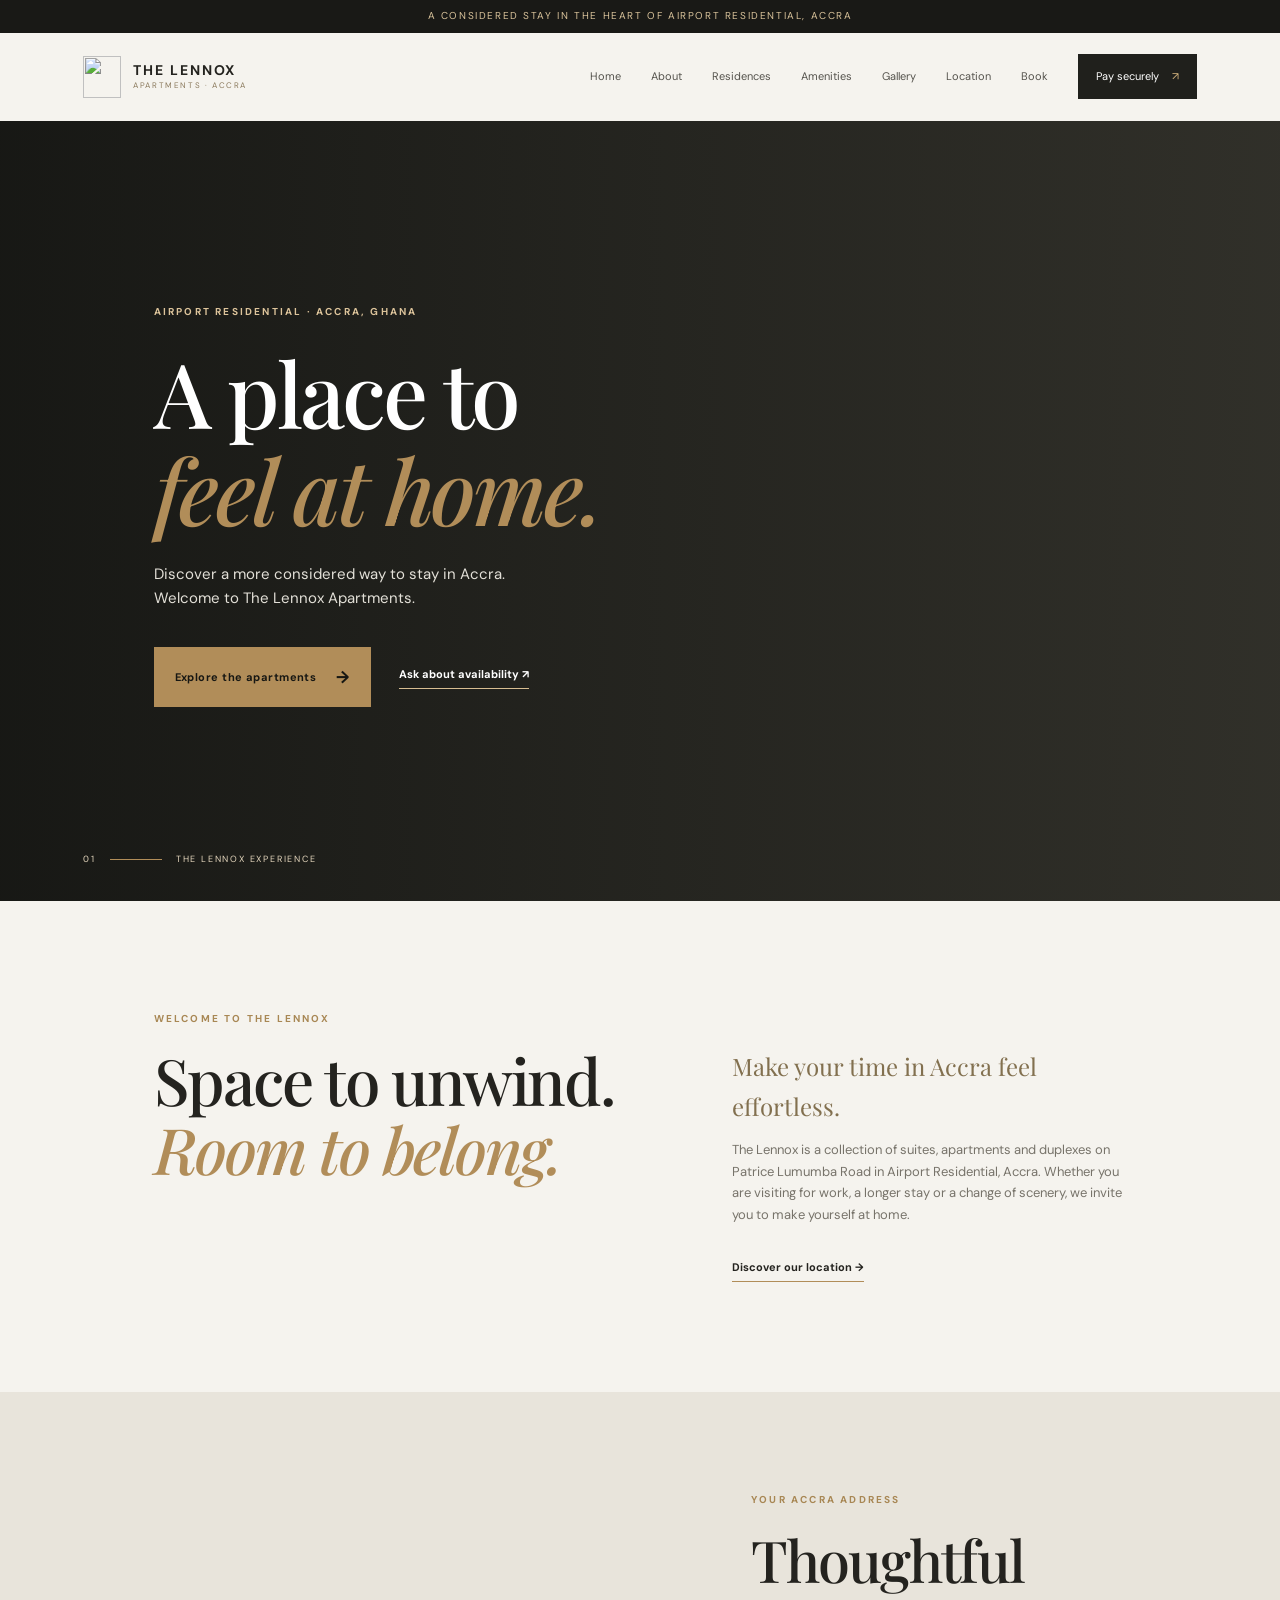
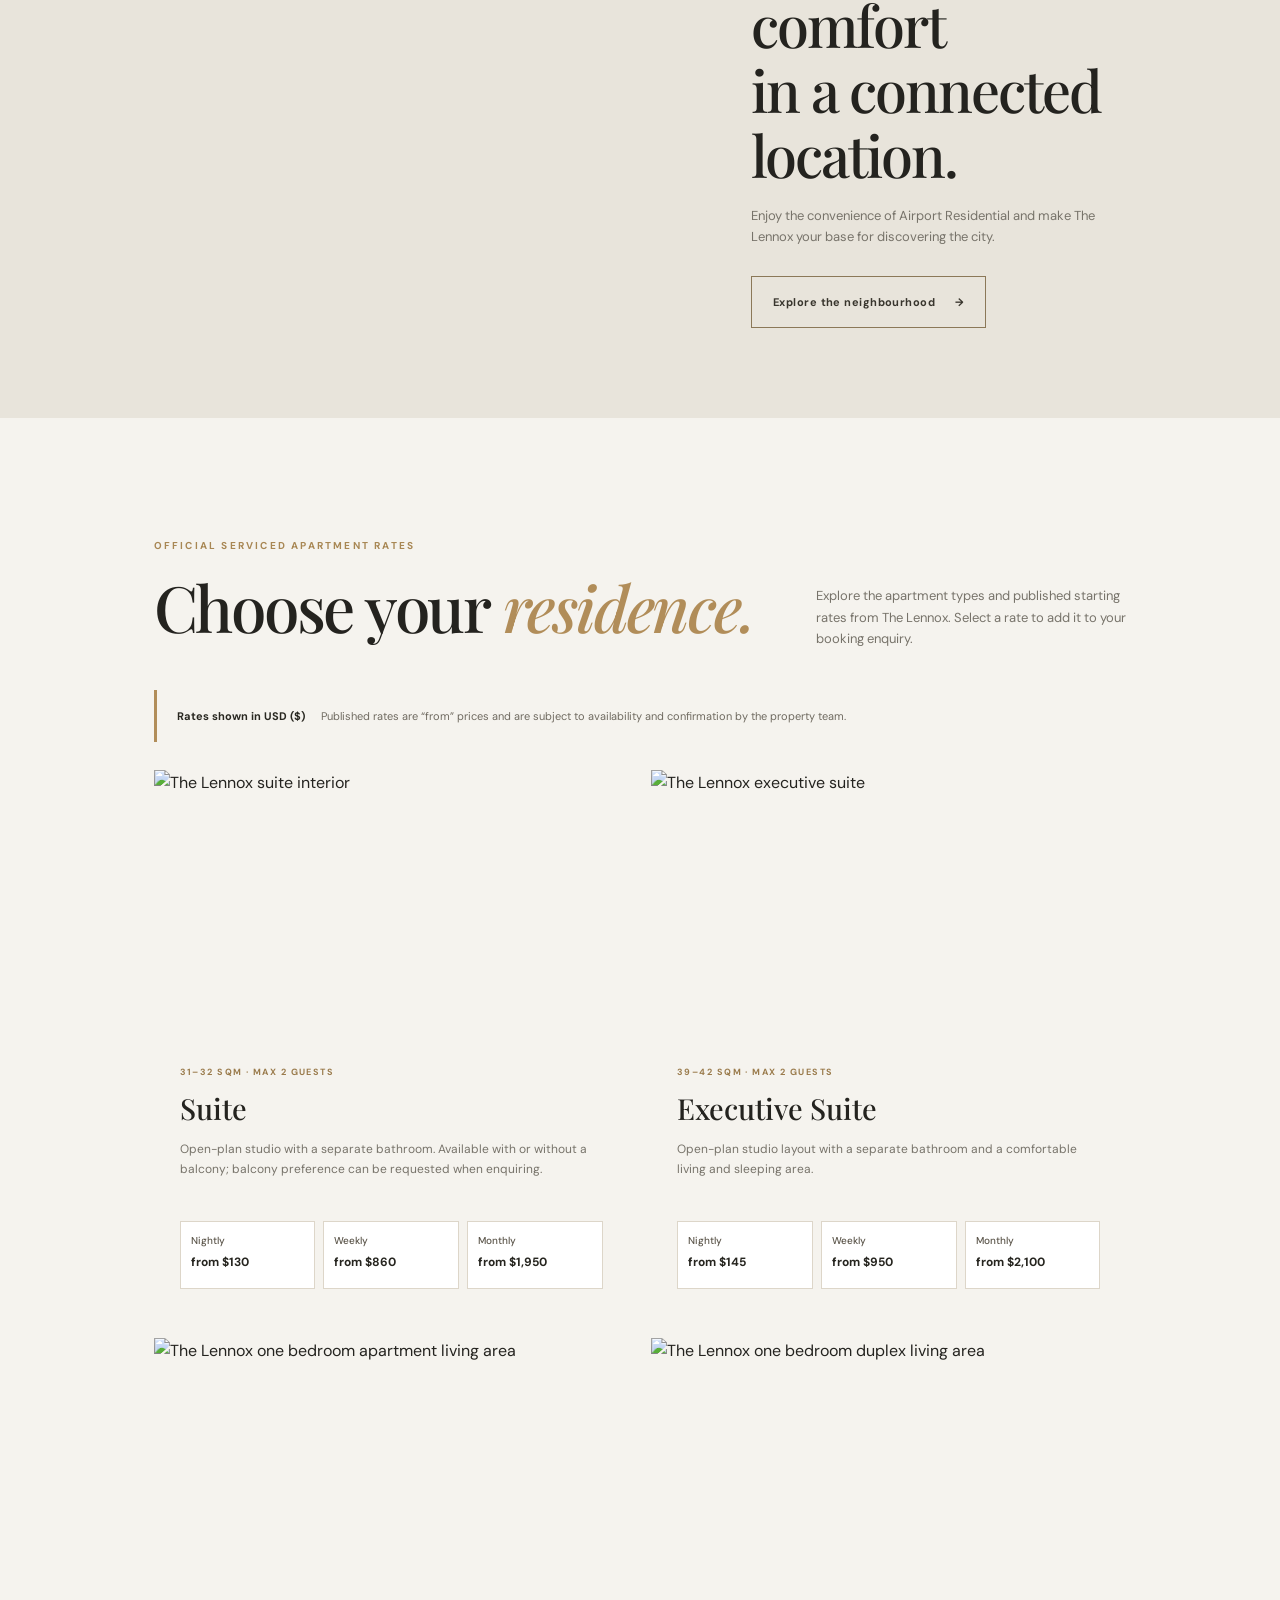
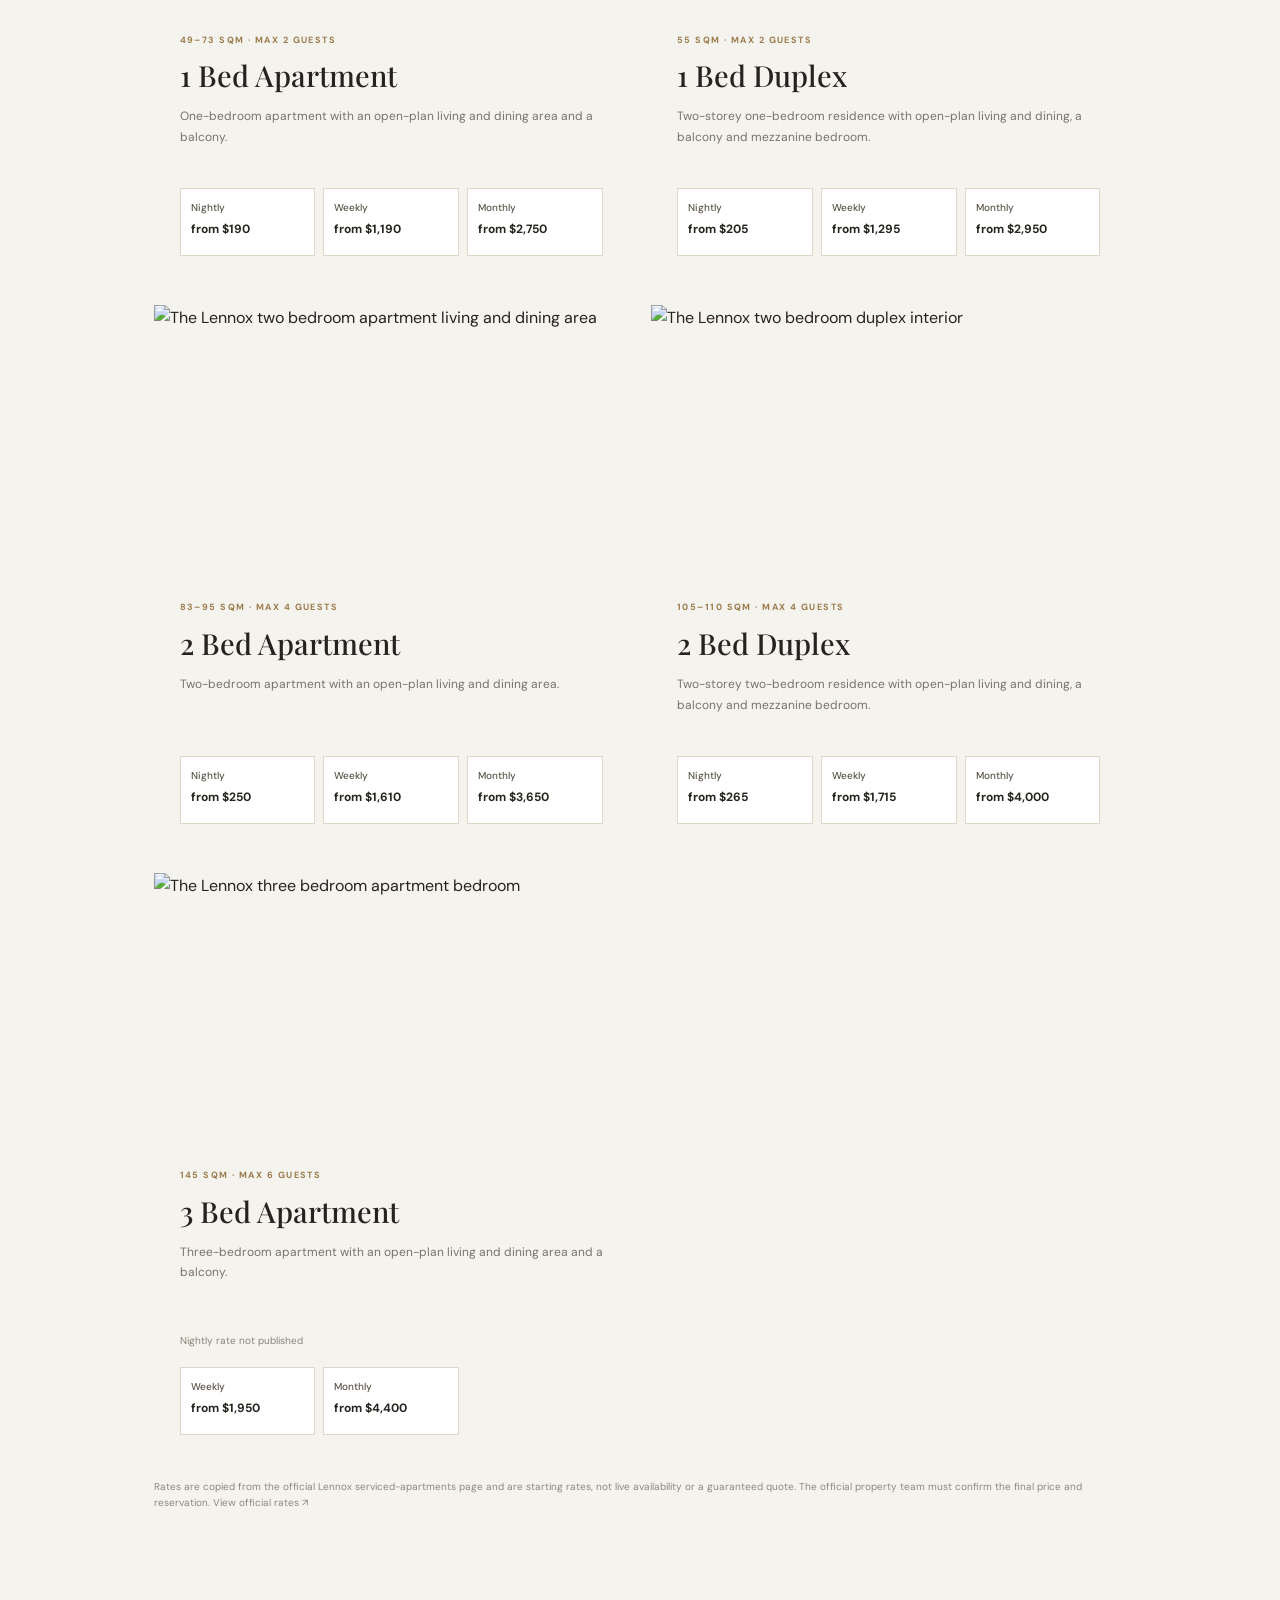
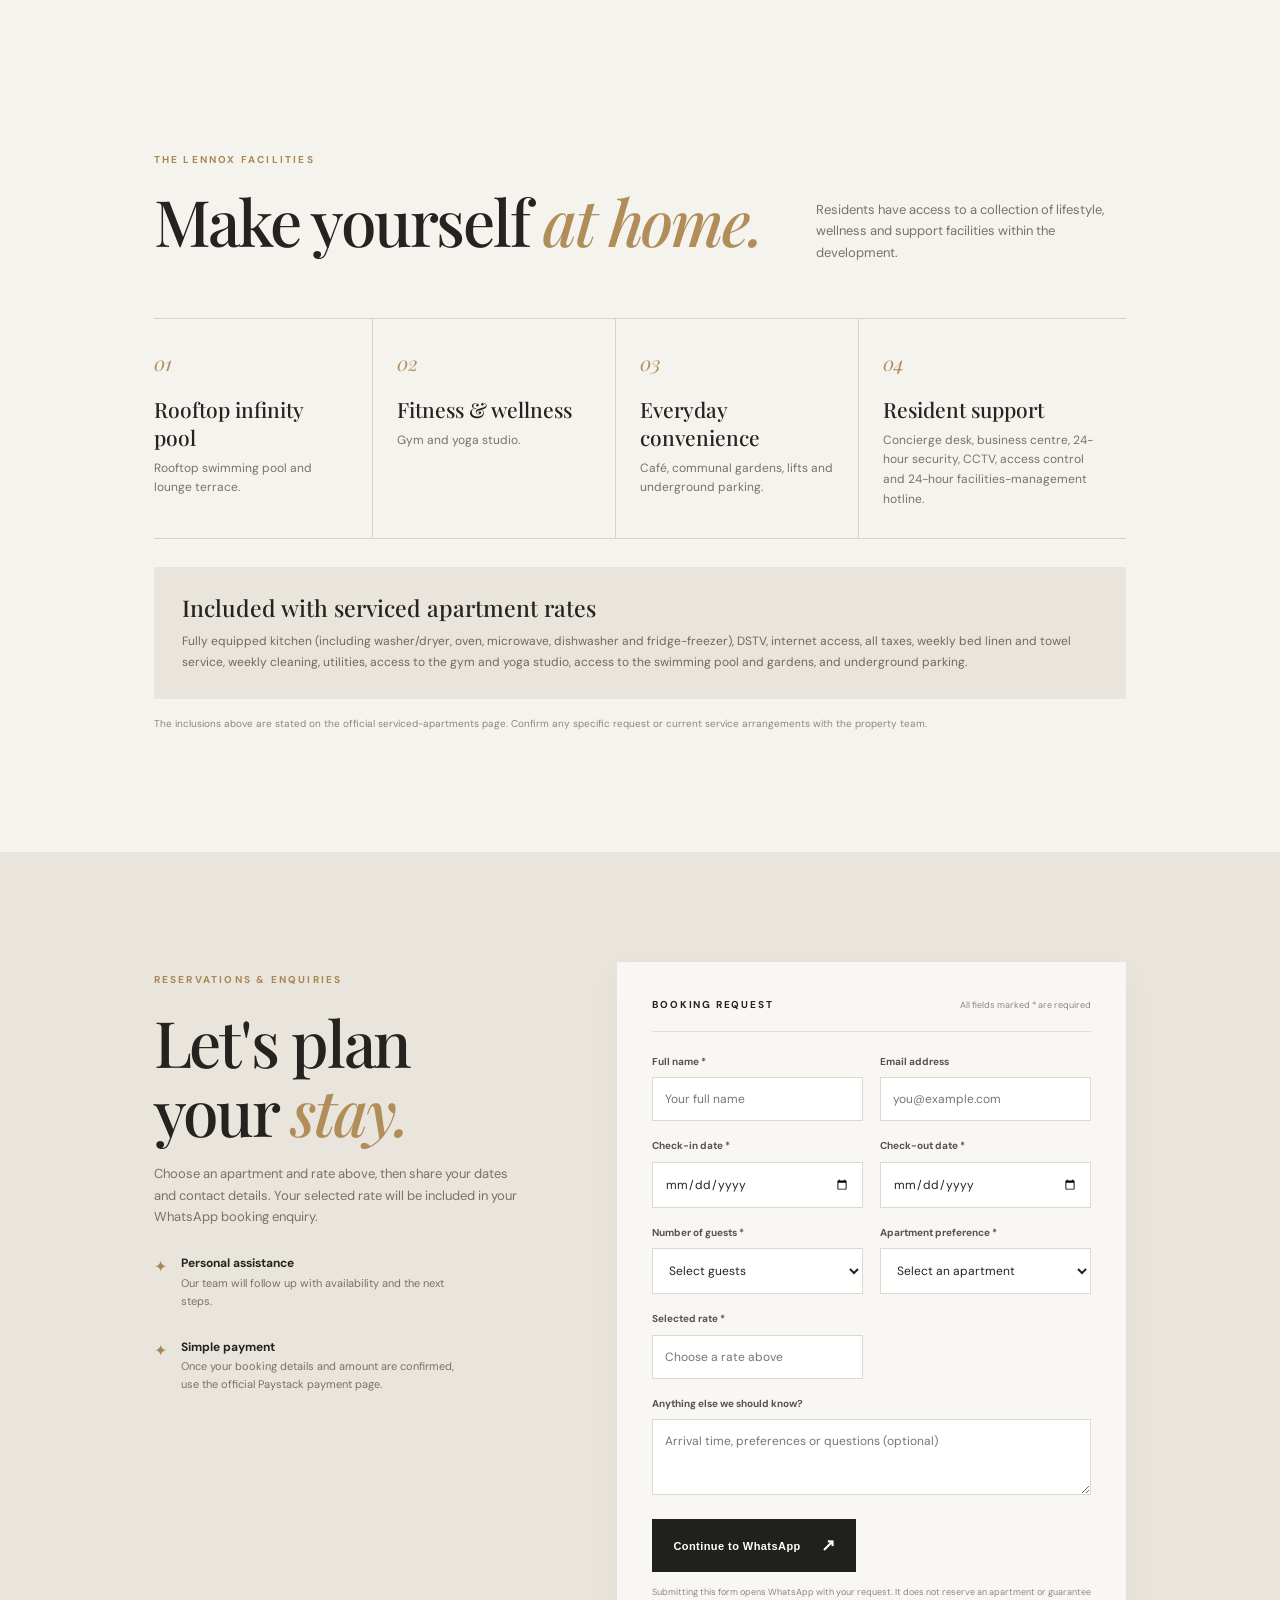
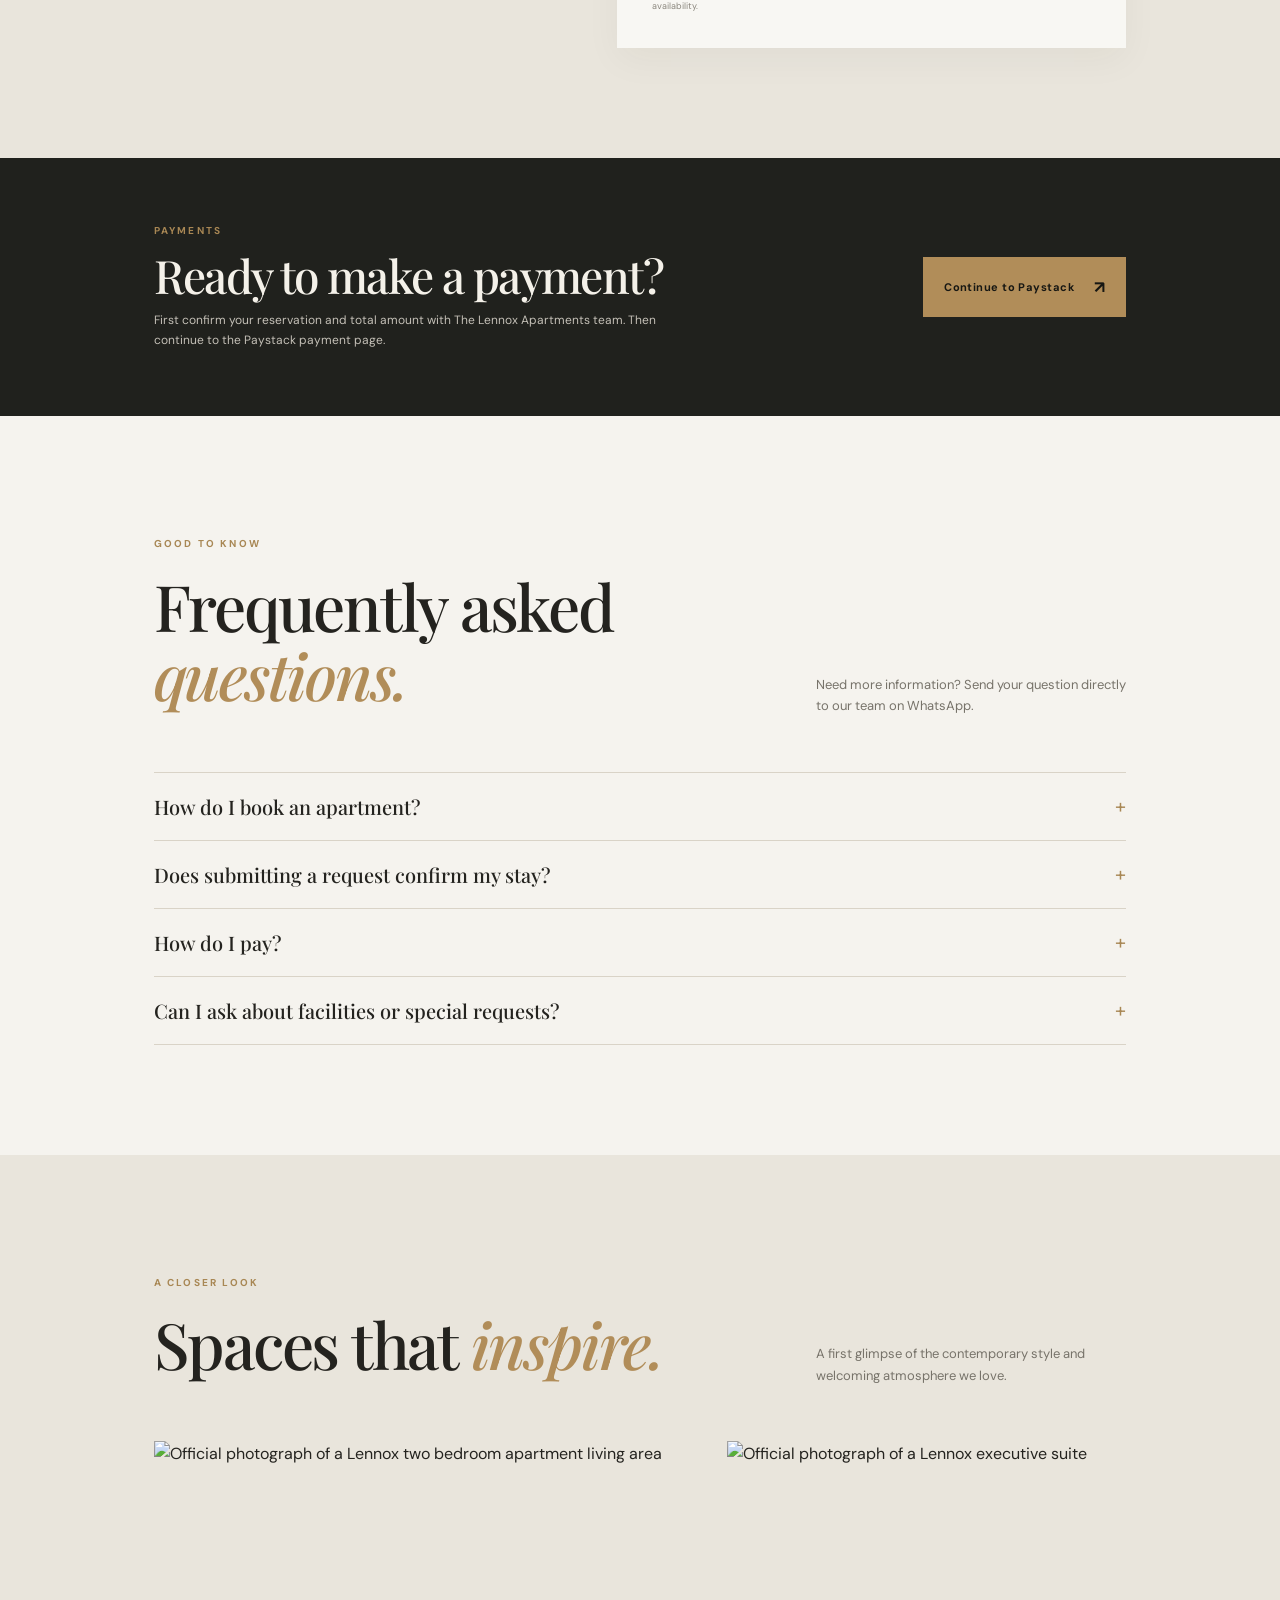
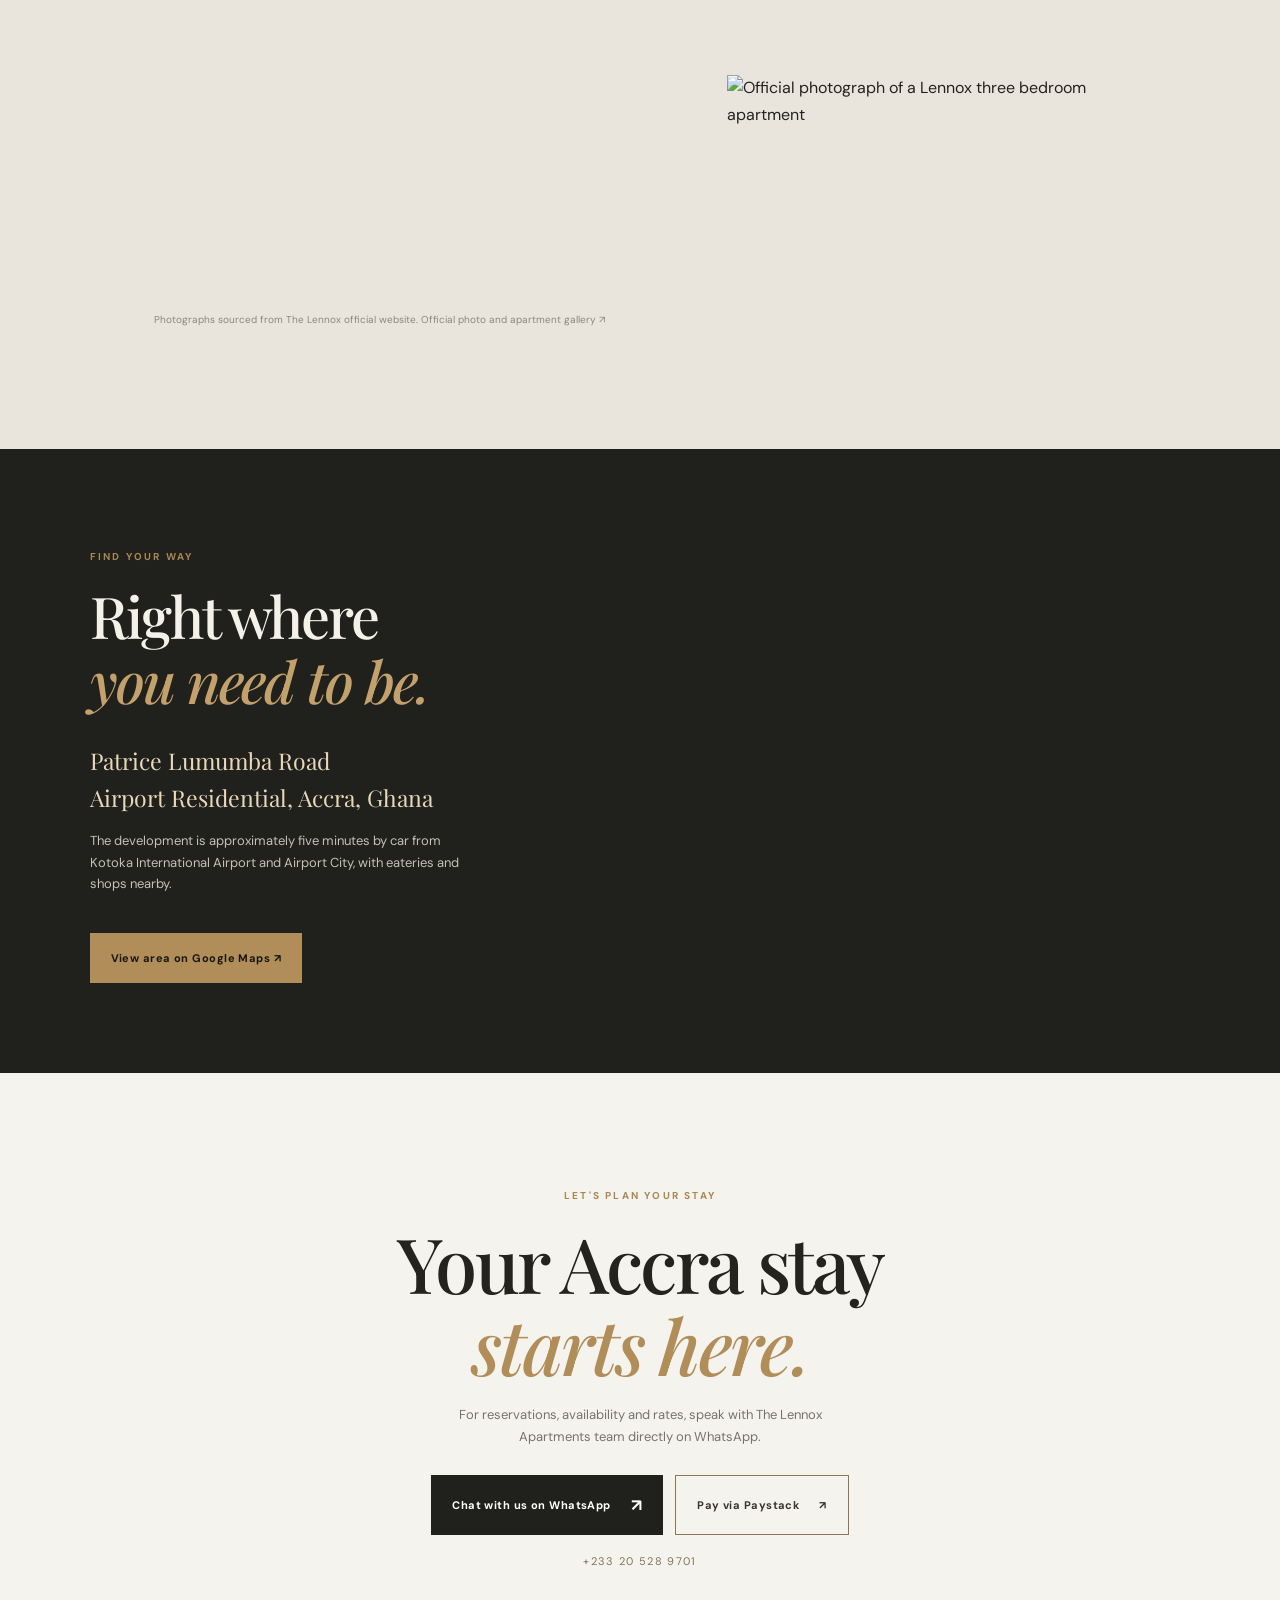
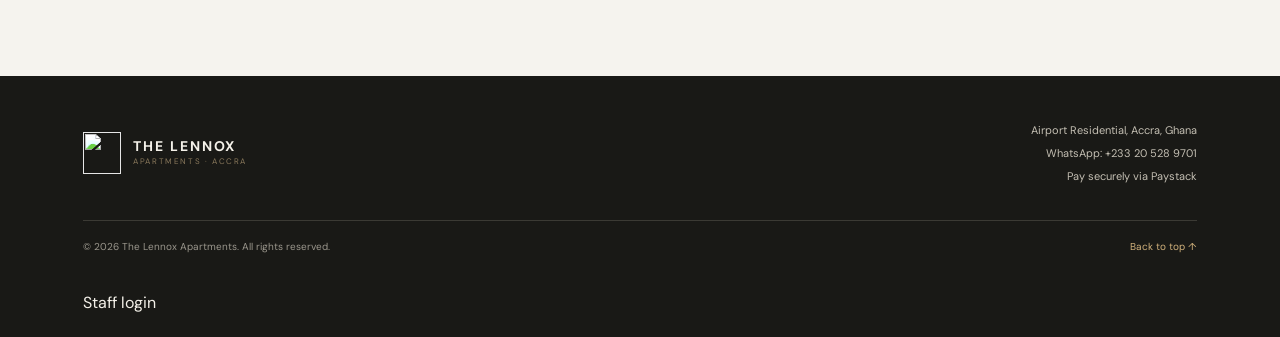
==== commit 51faadf3: "Add files via upload" ====
--- a/index.html
+++ b/index.html
@@ -51,7 +51,7 @@
         <h2>Space to unwind.<br><em>Room to belong.</em></h2>
         <div class="intro-copy">
           <p class="large-copy">Make your time in Accra feel effortless.</p>
-          <p>The Lennox Apartments is located in Airport Residential, one of Accra’s established neighbourhoods. Whether you are visiting for work, a longer stay or a change of scenery, we invite you to make yourself at home.</p>
+          <p>The Lennox is a collection of suites, apartments and duplexes on Patrice Lumumba Road in Airport Residential, Accra. Whether you are visiting for work, a longer stay or a change of scenery, we invite you to make yourself at home.</p>
           <a class="text-link" href="#location">Discover our location <span>→</span></a>
         </div>
       </div>
@@ -69,40 +69,77 @@
 
     <section class="residences section-pad" id="residences">
       <div class="section-heading">
-        <div><p class="section-kicker">STAY YOUR WAY</p><h2>Discover the <em>residences.</em></h2></div>
-        <p>Find a space that suits your stay. Contact our team for current apartment options, availability and rates.</p>
-      </div>
-      <div class="residence-card">
-        <div class="residence-image"></div>
-        <div class="residence-info">
-          <span class="card-index">THE LENNOX · ACCRA</span>
-          <h3>Your stay, your space.</h3>
-          <p>Tell us what you need and our team will confirm the available apartment options, rates and stay details.</p>
-          <a class="text-link" href="#booking">Request an apartment <span>→</span></a>
-        </div>
-      </div>
-      <p class="note">Apartment types, amenities, rates and availability are confirmed directly by the property team. A booking request is not a confirmed reservation.</p>
+        <div><p class="section-kicker">OFFICIAL SERVICED APARTMENT RATES</p><h2>Choose your <em>residence.</em></h2></div>
+        <p>Explore the apartment types and published starting rates from The Lennox. Select a rate to add it to your booking enquiry.</p>
+      </div>
+      <div class="rates-note"><strong>Rates shown in USD ($)</strong><span>Published rates are “from” prices and are subject to availability and confirmation by the property team.</span></div>
+      <div class="residence-grid">
+        <article class="room-card">
+          <img src="https://images.squarespace-cdn.com/content/v1/62be71981e0fd86079d76741/1658957906824-PB9RFBJLML7S2HL3JB9K/Suites%2B3.png" alt="The Lennox suite interior" loading="lazy">
+          <div class="room-content"><div class="room-topline">31–32 SQM · MAX 2 GUESTS</div><h3>Suite</h3><p>Open-plan studio with a separate bathroom. Available with or without a balcony; balcony preference can be requested when enquiring.</p>
+            <div class="rate-options"><button type="button" class="rate-choice" data-room="Suite" data-rate="$130 per night" data-price="$130">Nightly <strong>from $130</strong></button><button type="button" class="rate-choice" data-room="Suite" data-rate="$860 per week" data-price="$860">Weekly <strong>from $860</strong></button><button type="button" class="rate-choice" data-room="Suite" data-rate="$1,950 per month" data-price="$1,950">Monthly <strong>from $1,950</strong></button></div>
+          </div>
+        </article>
+        <article class="room-card">
+          <img src="https://images.squarespace-cdn.com/content/v1/62be71981e0fd86079d76741/1658957868966-Q499GQX01GTGW98D0DM8/Exec%2BSuites%2B3.png" alt="The Lennox executive suite" loading="lazy">
+          <div class="room-content"><div class="room-topline">39–42 SQM · MAX 2 GUESTS</div><h3>Executive Suite</h3><p>Open-plan studio layout with a separate bathroom and a comfortable living and sleeping area.</p>
+            <div class="rate-options"><button type="button" class="rate-choice" data-room="Executive Suite" data-rate="$145 per night" data-price="$145">Nightly <strong>from $145</strong></button><button type="button" class="rate-choice" data-room="Executive Suite" data-rate="$950 per week" data-price="$950">Weekly <strong>from $950</strong></button><button type="button" class="rate-choice" data-room="Executive Suite" data-rate="$2,100 per month" data-price="$2,100">Monthly <strong>from $2,100</strong></button></div>
+          </div>
+        </article>
+        <article class="room-card">
+          <img src="https://images.squarespace-cdn.com/content/v1/62be71981e0fd86079d76741/1658957706277-4OXYUPQWCGYMU7D4CIF4/1%2BBeds%2B1.png" alt="The Lennox one bedroom apartment living area" loading="lazy">
+          <div class="room-content"><div class="room-topline">49–73 SQM · MAX 2 GUESTS</div><h3>1 Bed Apartment</h3><p>One-bedroom apartment with an open-plan living and dining area and a balcony.</p>
+            <div class="rate-options"><button type="button" class="rate-choice" data-room="1 Bed Apartment" data-rate="$190 per night" data-price="$190">Nightly <strong>from $190</strong></button><button type="button" class="rate-choice" data-room="1 Bed Apartment" data-rate="$1,190 per week" data-price="$1,190">Weekly <strong>from $1,190</strong></button><button type="button" class="rate-choice" data-room="1 Bed Apartment" data-rate="$2,750 per month" data-price="$2,750">Monthly <strong>from $2,750</strong></button></div>
+          </div>
+        </article>
+        <article class="room-card">
+          <img src="https://images.squarespace-cdn.com/content/v1/62be71981e0fd86079d76741/1658957667809-MQ9U3R0HH6QXAZ25GAAR/1%2BBD%2B%2B3.png" alt="The Lennox one bedroom duplex living area" loading="lazy">
+          <div class="room-content"><div class="room-topline">55 SQM · MAX 2 GUESTS</div><h3>1 Bed Duplex</h3><p>Two-storey one-bedroom residence with open-plan living and dining, a balcony and mezzanine bedroom.</p>
+            <div class="rate-options"><button type="button" class="rate-choice" data-room="1 Bed Duplex" data-rate="$205 per night" data-price="$205">Nightly <strong>from $205</strong></button><button type="button" class="rate-choice" data-room="1 Bed Duplex" data-rate="$1,295 per week" data-price="$1,295">Weekly <strong>from $1,295</strong></button><button type="button" class="rate-choice" data-room="1 Bed Duplex" data-rate="$2,950 per month" data-price="$2,950">Monthly <strong>from $2,950</strong></button></div>
+          </div>
+        </article>
+        <article class="room-card">
+          <img src="https://images.squarespace-cdn.com/content/v1/62be71981e0fd86079d76741/1658957740642-L7VHN2F58JH4M8GAZ84R/2%2BBed%2B2.png" alt="The Lennox two bedroom apartment living and dining area" loading="lazy">
+          <div class="room-content"><div class="room-topline">83–95 SQM · MAX 4 GUESTS</div><h3>2 Bed Apartment</h3><p>Two-bedroom apartment with an open-plan living and dining area.</p>
+            <div class="rate-options"><button type="button" class="rate-choice" data-room="2 Bed Apartment" data-rate="$250 per night" data-price="$250">Nightly <strong>from $250</strong></button><button type="button" class="rate-choice" data-room="2 Bed Apartment" data-rate="$1,610 per week" data-price="$1,610">Weekly <strong>from $1,610</strong></button><button type="button" class="rate-choice" data-room="2 Bed Apartment" data-rate="$3,650 per month" data-price="$3,650">Monthly <strong>from $3,650</strong></button></div>
+          </div>
+        </article>
+        <article class="room-card">
+          <img src="https://images.squarespace-cdn.com/content/v1/62be71981e0fd86079d76741/1658957740642-L7VHN2F58JH4M8GAZ84R/2%2BBed%2B2.png" alt="The Lennox two bedroom duplex interior" loading="lazy">
+          <div class="room-content"><div class="room-topline">105–110 SQM · MAX 4 GUESTS</div><h3>2 Bed Duplex</h3><p>Two-storey two-bedroom residence with open-plan living and dining, a balcony and mezzanine bedroom.</p>
+            <div class="rate-options"><button type="button" class="rate-choice" data-room="2 Bed Duplex" data-rate="$265 per night" data-price="$265">Nightly <strong>from $265</strong></button><button type="button" class="rate-choice" data-room="2 Bed Duplex" data-rate="$1,715 per week" data-price="$1,715">Weekly <strong>from $1,715</strong></button><button type="button" class="rate-choice" data-room="2 Bed Duplex" data-rate="$4,000 per month" data-price="$4,000">Monthly <strong>from $4,000</strong></button></div>
+          </div>
+        </article>
+        <article class="room-card">
+          <img src="https://images.squarespace-cdn.com/content/v1/62be71981e0fd86079d76741/1658957819280-14QFVSUGWD2U1KH46CGS/3%2BBed%2B1.png" alt="The Lennox three bedroom apartment bedroom" loading="lazy">
+          <div class="room-content"><div class="room-topline">145 SQM · MAX 6 GUESTS</div><h3>3 Bed Apartment</h3><p>Three-bedroom apartment with an open-plan living and dining area and a balcony.</p>
+            <div class="rate-options"><span class="rate-unavailable">Nightly rate not published</span><button type="button" class="rate-choice" data-room="3 Bed Apartment" data-rate="$1,950 per week" data-price="$1,950">Weekly <strong>from $1,950</strong></button><button type="button" class="rate-choice" data-room="3 Bed Apartment" data-rate="$4,400 per month" data-price="$4,400">Monthly <strong>from $4,400</strong></button></div>
+          </div>
+        </article>
+      </div>
+      <p class="note">Rates are copied from the official Lennox serviced-apartments page and are starting rates, not live availability or a guaranteed quote. The official property team must confirm the final price and reservation. <a href="https://www.thelennox.com/serviced-apartments" target="_blank" rel="noopener">View official rates ↗</a></p>
     </section>
 
     <section class="amenities section-pad" id="amenities">
       <div class="section-heading">
-        <div><p class="section-kicker">THE DETAILS</p><h2>Make yourself <em>at home.</em></h2></div>
-        <p>Planning a comfortable stay starts with the right details. Ask our team to confirm the facilities and services available for your selected apartment.</p>
+        <div><p class="section-kicker">THE LENNOX FACILITIES</p><h2>Make yourself <em>at home.</em></h2></div>
+        <p>Residents have access to a collection of lifestyle, wellness and support facilities within the development.</p>
       </div>
       <div class="amenity-grid">
-        <article class="amenity-item"><span class="amenity-icon">01</span><h3>Apartment options</h3><p>Ask about current layouts, occupancy limits and what is included in each residence.</p></article>
-        <article class="amenity-item"><span class="amenity-icon">02</span><h3>Arrival planning</h3><p>Coordinate your arrival time and request directions before your journey.</p></article>
-        <article class="amenity-item"><span class="amenity-icon">03</span><h3>Stay support</h3><p>Speak directly with the team about your needs during your stay.</p></article>
-        <article class="amenity-item"><span class="amenity-icon">04</span><h3>Rates & availability</h3><p>Get a quote based on your dates, guest count and preferred apartment.</p></article>
-      </div>
-      <p class="note">Specific facilities and services should be confirmed with the property team before booking; no unverified amenities are advertised here.</p>
+        <article class="amenity-item"><span class="amenity-icon">01</span><h3>Rooftop infinity pool</h3><p>Rooftop swimming pool and lounge terrace.</p></article>
+        <article class="amenity-item"><span class="amenity-icon">02</span><h3>Fitness & wellness</h3><p>Gym and yoga studio.</p></article>
+        <article class="amenity-item"><span class="amenity-icon">03</span><h3>Everyday convenience</h3><p>Café, communal gardens, lifts and underground parking.</p></article>
+        <article class="amenity-item"><span class="amenity-icon">04</span><h3>Resident support</h3><p>Concierge desk, business centre, 24-hour security, CCTV, access control and 24-hour facilities-management hotline.</p></article>
+      </div>
+      <div class="included-panel"><h3>Included with serviced apartment rates</h3><p>Fully equipped kitchen (including washer/dryer, oven, microwave, dishwasher and fridge-freezer), DSTV, internet access, all taxes, weekly bed linen and towel service, weekly cleaning, utilities, access to the gym and yoga studio, access to the swimming pool and gardens, and underground parking.</p></div>
+      <p class="note">The inclusions above are stated on the official serviced-apartments page. Confirm any specific request or current service arrangements with the property team.</p>
     </section>
 
     <section class="booking-section section-pad" id="booking">
       <div class="booking-intro">
         <p class="section-kicker">RESERVATIONS & ENQUIRIES</p>
         <h2>Let's plan your <em>stay.</em></h2>
-        <p>Share your dates and preferences below. Your details will be added to a WhatsApp message so our team can confirm availability and pricing with you.</p>
+        <p>Choose an apartment and rate above, then share your dates and contact details. Your selected rate will be included in your WhatsApp booking enquiry.</p>
         <div class="booking-assurance"><span>✦</span><div><strong>Personal assistance</strong><small>Our team will follow up with availability and the next steps.</small></div></div>
         <div class="booking-assurance"><span>✦</span><div><strong>Simple payment</strong><small>Once your booking details and amount are confirmed, use the official Paystack payment page.</small></div></div>
       </div>
@@ -114,7 +151,8 @@
           <label>Check-in date *<input name="checkin" type="date" required></label>
           <label>Check-out date *<input name="checkout" type="date" required></label>
           <label>Number of guests *<select name="guests" required><option value="">Select guests</option><option>1</option><option>2</option><option>3</option><option>4</option><option>5+</option></select></label>
-          <label>Apartment preference<select name="apartment"><option value="Not sure yet">Not sure yet</option><option value="Studio">Studio</option><option value="One-bedroom">One-bedroom</option><option value="Two-bedroom">Two-bedroom</option><option value="Other / please advise">Other / please advise</option></select></label>
+          <label>Apartment preference *<select name="apartment" id="apartment-select" required><option value="">Select an apartment</option><option>Suite</option><option>Executive Suite</option><option>1 Bed Apartment</option><option>1 Bed Duplex</option><option>2 Bed Apartment</option><option>2 Bed Duplex</option><option>3 Bed Apartment</option></select></label>
+          <label>Selected rate *<input name="selected_rate" id="selected-rate" required readonly placeholder="Choose a rate above"></label>
           <label class="full-field">Anything else we should know?<textarea name="notes" rows="3" placeholder="Arrival time, preferences or questions (optional)"></textarea></label>
         </div>
         <p class="form-error" id="form-error" role="alert" aria-live="polite"></p>
@@ -138,42 +176,25 @@
       </div>
     </section>
 
-    
-<section class="gallery-section section-pad" id="gallery">
-  <div class="section-heading">
-    <div>
-      <p class="section-kicker">A CLOSER LOOK</p>
-      <h2>Spaces that <em>inspire.</em></h2>
-    </div>
-    <p>A first glimpse of the contemporary style and welcoming atmosphere we love.</p>
-  </div>
-
-  <div class="gallery-grid">
-    <div class="gallery-item gallery-large">
-      <img src="assets/living-room.jpg" alt="Lennox Apartments living room" loading="lazy">
-    </div>
-
-    <div class="gallery-item">
-      <img src="assets/bedroom.jpg" alt="Lennox Apartments bedroom" loading="lazy">
-    </div>
-
-    <div class="gallery-item">
-      <img src="assets/kitchen.jpg" alt="Lennox Apartments kitchen" loading="lazy">
-    </div>
-
-    <div class="gallery-item">
-      <img src="assets/pool.jpg" alt="Lennox Apartments swimming pool" loading="lazy">
-    </div>
-  </div>
-</section>
-
+    <section class="gallery-section section-pad" id="gallery">
+      <div class="section-heading">
+        <div><p class="section-kicker">A CLOSER LOOK</p><h2>Spaces that <em>inspire.</em></h2></div>
+        <p>A first glimpse of the contemporary style and welcoming atmosphere we love.</p>
+      </div>
+      <div class="gallery-grid">
+        <div class="gallery-item gallery-large"><img src="https://images.squarespace-cdn.com/content/v1/62be71981e0fd86079d76741/1658957740642-L7VHN2F58JH4M8GAZ84R/2%2BBed%2B2.png" alt="Official photograph of a Lennox two bedroom apartment living area" loading="lazy"></div>
+        <div class="gallery-item"><img src="https://images.squarespace-cdn.com/content/v1/62be71981e0fd86079d76741/1658957868966-Q499GQX01GTGW98D0DM8/Exec%2BSuites%2B3.png" alt="Official photograph of a Lennox executive suite" loading="lazy"></div>
+        <div class="gallery-item"><img src="https://images.squarespace-cdn.com/content/v1/62be71981e0fd86079d76741/1658957819280-14QFVSUGWD2U1KH46CGS/3%2BBed%2B1.png" alt="Official photograph of a Lennox three bedroom apartment" loading="lazy"></div>
+      </div>
+      <p class="note">Photographs sourced from The Lennox official website. <a href="https://www.thelennox.com/serviced-apartments" target="_blank" rel="noopener">Official photo and apartment gallery ↗</a></p>
+    </section>
 
     <section class="location-section" id="location">
       <div class="location-copy">
         <p class="eyebrow">FIND YOUR WAY</p>
         <h2>Right where<br><em>you need to be.</em></h2>
-        <p class="location-name">Airport Residential<br>Accra, Ghana</p>
-        <p>Get in touch with our team for directions, local information and assistance planning your arrival.</p>
+        <p class="location-name">Patrice Lumumba Road<br>Airport Residential, Accra, Ghana</p>
+        <p>The development is approximately five minutes by car from Kotoka International Airport and Airport City, with eateries and shops nearby.</p>
         <a class="button button-gold" href="https://www.google.com/maps/search/?api=1&query=Airport+Residential%2C+Accra%2C+Ghana" target="_blank" rel="noopener">View area on Google Maps ↗</a>
       </div>
       <div class="location-image" role="img" aria-label="Accra city skyline"></div>
--- a/styles.css
+++ b/styles.css
@@ -1,4 +1,4 @@
-*{box-sizing:border-box}html{scroll-behavior:smooth}body{margin:0;background:#f5f3ee;color:#24231f;font-family:"DM Sans",Arial,sans-serif;line-height:1.65}a{color:inherit;text-decoration:none}.announcement{background:#191916;color:#d9c39b;text-align:center;padding:8px 16px;font-size:10px;letter-spacing:.16em;text-transform:uppercase}.site-header{height:88px;padding:0 6.5%;display:flex;align-items:center;justify-content:space-between;background:#f5f3ee;position:relative;z-index:5}.brand{display:flex;align-items:center;gap:12px;letter-spacing:.12em}.brand-mark{width:38px;height:42px}.brand strong,.brand small{display:block}.brand strong{font-size:14px;line-height:1.3}.brand small{font-size:8px;letter-spacing:.2em;color:#8a795c}.main-nav{display:flex;align-items:center;gap:30px;font-size:11px}.main-nav>a:not(.nav-cta){color:#55534d}.main-nav>a:hover,.text-link:hover{color:#a98248}.nav-cta{background:#20201c;color:#fff;padding:13px 18px}.nav-cta span{color:#d2b27c;margin-left:10px}.menu-toggle{display:none;border:0;background:none;font-size:25px}.hero{min-height:690px;height:calc(100vh - 120px);max-height:850px;position:relative;display:flex;align-items:center;color:white;background:#35342d;overflow:hidden}.hero-image,.hero-shade{position:absolute;inset:0}.hero-image{background-image:url("https://images.unsplash.com/photo-1600607687920-4e2a09cf159d?auto=format&fit=crop&w=2200&q=90");background-size:cover;background-position:center 55%;transform:scale(1.01)}.hero-shade{background:linear-gradient(90deg,rgba(15,16,14,.78) 0%,rgba(15,16,14,.42) 52%,rgba(15,16,14,.12) 100%)}.hero-content{position:relative;margin-left:12%;max-width:650px;padding:70px 24px 90px 0}.eyebrow,.section-kicker{font-size:10px;letter-spacing:.22em;font-weight:700;color:#a88754}.eyebrow.light{color:#ddc49b}.hero h1,h2{font-family:"Playfair Display",Georgia,serif;font-weight:500;line-height:1.08;letter-spacing:-.035em}.hero h1{font-size:clamp(58px,7vw,100px);margin:24px 0}.hero h1 em,h2 em{font-weight:500;color:#b18d59}.hero-copy{font-size:15px;color:#e3e0d8;max-width:420px}.hero-actions{display:flex;align-items:center;gap:28px;margin-top:36px}.button{display:inline-flex;align-items:center;gap:20px;padding:16px 21px;font-size:11px;font-weight:700;letter-spacing:.04em;transition:.2s}.button:hover{transform:translateY(-2px)}.button-gold{background:#b18d59;color:#171713}.button-gold span,.button-dark span{font-size:17px}.text-link{display:inline-block;border-bottom:1px solid #b18d59;padding-bottom:5px;font-size:11px;font-weight:700}.light-link{color:white;border-color:#d7bd91}.hero-caption{position:absolute;bottom:34px;left:6.5%;display:flex;align-items:center;gap:14px;font-size:9px;letter-spacing:.2em;color:#e4d6bd}.caption-line{width:52px;height:1px;background:#b18d59}.section-pad{padding:110px 12%}.intro{background:#f5f3ee}.intro-grid{display:grid;grid-template-columns:1.1fr .9fr;gap:10%;align-items:start}.intro h2,.section-heading h2,.contact h2{font-size:clamp(42px,5vw,65px);margin:18px 0}.intro-copy{padding-top:20px;max-width:480px}.large-copy{font-family:"Playfair Display",serif;font-size:24px;color:#82704f;margin:0 0 12px}.intro-copy>p:not(.large-copy),.feature-text>p:not(.eyebrow),.residence-info p,.section-heading>p,.location-copy>p:not(.eyebrow),.contact>p:not(.section-kicker){font-size:13px;color:#77736a}.intro-copy .text-link{margin-top:20px}.feature-band{display:grid;grid-template-columns:1.05fr .95fr;min-height:500px;background:#e8e4db}.feature-photo{background:url("https://images.unsplash.com/photo-1600607687939-ce8a6c25118c?auto=format&fit=crop&w=1400&q=85") center/cover}.feature-text{padding:90px 13%;align-self:center}.feature-text h2,.location-copy h2{font:500 clamp(38px,4.5vw,58px)/1.13 "Playfair Display",Georgia,serif;margin:18px 0}.feature-text>p:not(.eyebrow){max-width:370px;margin-bottom:28px}.button-outline{border:1px solid #8b7858;color:#38352d}.section-heading{display:flex;justify-content:space-between;align-items:end;gap:50px;margin-bottom:45px}.section-heading>p{max-width:310px;margin-bottom:10px}.residence-card{display:grid;grid-template-columns:1.2fr .8fr;background:#e9e5dc}.residence-image{min-height:370px;background:url("https://images.unsplash.com/photo-1600210492486-724fe5c67fb0?auto=format&fit=crop&w=1400&q=85") center/cover}.residence-info{padding:55px;align-self:center}.card-index{font-size:9px;letter-spacing:.2em;color:#a18150}.residence-info h3{font:500 34px "Playfair Display",Georgia,serif;margin:16px 0}.residence-info p{margin-bottom:25px}.note{font-size:10px;color:#8b877e;margin-top:17px}.gallery-section{background:#e9e5dc}.gallery-grid{display:grid;grid-template-columns:1.4fr 1fr;grid-template-rows:220px 220px;gap:14px}.gallery-item{overflow:hidden}.gallery-item img{width:100%;height:100%;object-fit:cover;display:block;transition:transform .5s}.gallery-item:hover img{transform:scale(1.04)}.gallery-large{grid-row:span 2}.location-section{display:grid;grid-template-columns:1fr 1fr;background:#20211d;color:#f4f1e9;min-height:570px}.location-copy{padding:90px 14%;align-self:center}.location-copy h2 em{color:#c3a16d}.location-copy>p:not(.eyebrow){color:#c4c0b7;font-size:13px;max-width:380px}.location-name{font-family:"Playfair Display",serif;font-size:23px!important;color:#e8d7b9!important;margin:28px 0 10px}.location-copy .button{margin-top:25px}.location-image{background:url("https://images.unsplash.com/photo-1519501025264-65ba15a82390?auto=format&fit=crop&w=1400&q=85") center/cover;opacity:.8}.contact{text-align:center;padding-top:105px;padding-bottom:105px}.contact h2{font-size:clamp(48px,6vw,76px)}.contact>p:not(.section-kicker){max-width:430px;margin:0 auto 28px}.button-dark{background:#20201c;color:white}.contact-number{display:block;margin-top:17px;font-size:11px;letter-spacing:.12em;color:#81745e}.site-footer{background:#191916;color:#f4f1e9;padding:45px 6.5% 20px;display:grid;grid-template-columns:1fr 1fr;gap:35px}.footer-brand .brand-mark{filter:brightness(1.2)}.footer-details{justify-self:end;display:flex;flex-direction:column;gap:5px;text-align:right;font-size:11px;color:#c4bfb3}.footer-bottom{grid-column:1/-1;border-top:1px solid #3b3a34;padding-top:18px;display:flex;justify-content:space-between;font-size:10px;color:#9b978d}.footer-bottom a{color:#d2b27c}
+*{box-sizing:border-box}html{scroll-behavior:smooth}body{margin:0;background:#f5f3ee;color:#24231f;font-family:"DM Sans",Arial,sans-serif;line-height:1.65}a{color:inherit;text-decoration:none}.announcement{background:#191916;color:#d9c39b;text-align:center;padding:8px 16px;font-size:10px;letter-spacing:.16em;text-transform:uppercase}.site-header{height:88px;padding:0 6.5%;display:flex;align-items:center;justify-content:space-between;background:#f5f3ee;position:relative;z-index:5}.brand{display:flex;align-items:center;gap:12px;letter-spacing:.12em}.brand-mark{width:38px;height:42px}.brand strong,.brand small{display:block}.brand strong{font-size:14px;line-height:1.3}.brand small{font-size:8px;letter-spacing:.2em;color:#8a795c}.main-nav{display:flex;align-items:center;gap:30px;font-size:11px}.main-nav>a:not(.nav-cta){color:#55534d}.main-nav>a:hover,.text-link:hover{color:#a98248}.nav-cta{background:#20201c;color:#fff;padding:13px 18px}.nav-cta span{color:#d2b27c;margin-left:10px}.menu-toggle{display:none;border:0;background:none;font-size:25px}.hero{min-height:690px;height:calc(100vh - 120px);max-height:850px;position:relative;display:flex;align-items:center;color:white;background:#35342d;overflow:hidden}.hero-image,.hero-shade{position:absolute;inset:0}.hero-image{background-image:url("https://images.squarespace-cdn.com/content/v1/62be71981e0fd86079d76741/1658957906824-PB9RFBJLML7S2HL3JB9K/Suites%2B3.png");background-size:cover;background-position:center 55%;transform:scale(1.01)}.hero-shade{background:linear-gradient(90deg,rgba(15,16,14,.78) 0%,rgba(15,16,14,.42) 52%,rgba(15,16,14,.12) 100%)}.hero-content{position:relative;margin-left:12%;max-width:650px;padding:70px 24px 90px 0}.eyebrow,.section-kicker{font-size:10px;letter-spacing:.22em;font-weight:700;color:#a88754}.eyebrow.light{color:#ddc49b}.hero h1,h2{font-family:"Playfair Display",Georgia,serif;font-weight:500;line-height:1.08;letter-spacing:-.035em}.hero h1{font-size:clamp(58px,7vw,100px);margin:24px 0}.hero h1 em,h2 em{font-weight:500;color:#b18d59}.hero-copy{font-size:15px;color:#e3e0d8;max-width:420px}.hero-actions{display:flex;align-items:center;gap:28px;margin-top:36px}.button{display:inline-flex;align-items:center;gap:20px;padding:16px 21px;font-size:11px;font-weight:700;letter-spacing:.04em;transition:.2s}.button:hover{transform:translateY(-2px)}.button-gold{background:#b18d59;color:#171713}.button-gold span,.button-dark span{font-size:17px}.text-link{display:inline-block;border-bottom:1px solid #b18d59;padding-bottom:5px;font-size:11px;font-weight:700}.light-link{color:white;border-color:#d7bd91}.hero-caption{position:absolute;bottom:34px;left:6.5%;display:flex;align-items:center;gap:14px;font-size:9px;letter-spacing:.2em;color:#e4d6bd}.caption-line{width:52px;height:1px;background:#b18d59}.section-pad{padding:110px 12%}.intro{background:#f5f3ee}.intro-grid{display:grid;grid-template-columns:1.1fr .9fr;gap:10%;align-items:start}.intro h2,.section-heading h2,.contact h2{font-size:clamp(42px,5vw,65px);margin:18px 0}.intro-copy{padding-top:20px;max-width:480px}.large-copy{font-family:"Playfair Display",serif;font-size:24px;color:#82704f;margin:0 0 12px}.intro-copy>p:not(.large-copy),.feature-text>p:not(.eyebrow),.residence-info p,.section-heading>p,.location-copy>p:not(.eyebrow),.contact>p:not(.section-kicker){font-size:13px;color:#77736a}.intro-copy .text-link{margin-top:20px}.feature-band{display:grid;grid-template-columns:1.05fr .95fr;min-height:500px;background:#e8e4db}.feature-photo{background:url("https://images.unsplash.com/photo-1600607687939-ce8a6c25118c?auto=format&fit=crop&w=1400&q=85") center/cover}.feature-text{padding:90px 13%;align-self:center}.feature-text h2,.location-copy h2{font:500 clamp(38px,4.5vw,58px)/1.13 "Playfair Display",Georgia,serif;margin:18px 0}.feature-text>p:not(.eyebrow){max-width:370px;margin-bottom:28px}.button-outline{border:1px solid #8b7858;color:#38352d}.section-heading{display:flex;justify-content:space-between;align-items:end;gap:50px;margin-bottom:45px}.section-heading>p{max-width:310px;margin-bottom:10px}.residence-card{display:grid;grid-template-columns:1.2fr .8fr;background:#e9e5dc}.residence-image{min-height:370px;background:url("https://images.unsplash.com/photo-1600210492486-724fe5c67fb0?auto=format&fit=crop&w=1400&q=85") center/cover}.residence-info{padding:55px;align-self:center}.card-index{font-size:9px;letter-spacing:.2em;color:#a18150}.residence-info h3{font:500 34px "Playfair Display",Georgia,serif;margin:16px 0}.residence-info p{margin-bottom:25px}.note{font-size:10px;color:#8b877e;margin-top:17px}.gallery-section{background:#e9e5dc}.gallery-grid{display:grid;grid-template-columns:1.4fr 1fr;grid-template-rows:220px 220px;gap:14px}.gallery-item{overflow:hidden}.gallery-item img{width:100%;height:100%;object-fit:cover;display:block;transition:transform .5s}.gallery-item:hover img{transform:scale(1.04)}.gallery-large{grid-row:span 2}.location-section{display:grid;grid-template-columns:1fr 1fr;background:#20211d;color:#f4f1e9;min-height:570px}.location-copy{padding:90px 14%;align-self:center}.location-copy h2 em{color:#c3a16d}.location-copy>p:not(.eyebrow){color:#c4c0b7;font-size:13px;max-width:380px}.location-name{font-family:"Playfair Display",serif;font-size:23px!important;color:#e8d7b9!important;margin:28px 0 10px}.location-copy .button{margin-top:25px}.location-image{background:url("https://images.unsplash.com/photo-1519501025264-65ba15a82390?auto=format&fit=crop&w=1400&q=85") center/cover;opacity:.8}.contact{text-align:center;padding-top:105px;padding-bottom:105px}.contact h2{font-size:clamp(48px,6vw,76px)}.contact>p:not(.section-kicker){max-width:430px;margin:0 auto 28px}.button-dark{background:#20201c;color:white}.contact-number{display:block;margin-top:17px;font-size:11px;letter-spacing:.12em;color:#81745e}.site-footer{background:#191916;color:#f4f1e9;padding:45px 6.5% 20px;display:grid;grid-template-columns:1fr 1fr;gap:35px}.footer-brand .brand-mark{filter:brightness(1.2)}.footer-details{justify-self:end;display:flex;flex-direction:column;gap:5px;text-align:right;font-size:11px;color:#c4bfb3}.footer-bottom{grid-column:1/-1;border-top:1px solid #3b3a34;padding-top:18px;display:flex;justify-content:space-between;font-size:10px;color:#9b978d}.footer-bottom a{color:#d2b27c}
 @media(max-width:800px){.site-header{height:75px;padding:0 6%}.menu-toggle{display:block;color:#292821}.main-nav{display:none;position:absolute;top:75px;left:0;right:0;background:#f5f3ee;padding:20px 6% 26px;flex-direction:column;align-items:stretch;gap:18px;box-shadow:0 15px 20px #0001}.main-nav.open{display:flex}.nav-cta{text-align:center}.hero{min-height:620px;height:78vh}.hero-content{margin-left:8%;padding-right:8%}.hero h1{font-size:clamp(54px,12vw,78px)}.hero-actions{align-items:flex-start;flex-direction:column;gap:20px}.section-pad{padding:78px 8%}.intro-grid,.feature-band,.residence-card,.location-section{grid-template-columns:1fr}.intro-grid{gap:15px}.feature-photo{min-height:330px}.feature-text{padding:65px 8%}.section-heading{display:block}.section-heading>p{margin-top:10px}.residence-image{min-height:290px}.residence-info{padding:35px}.gallery-grid{grid-template-rows:180px 180px}.location-copy{padding:70px 8%}.location-image{min-height:300px}.site-footer{padding:38px 8%}.footer-details{font-size:10px}}
 @media(max-width:480px){.announcement{font-size:8px}.hero{min-height:590px}.hero-content{margin-left:7%}.hero-caption{left:7%;font-size:8px}.section-pad{padding:65px 7%}.intro h2,.section-heading h2{font-size:43px}.gallery-grid{grid-template-columns:1fr 1fr;grid-template-rows:170px 140px;gap:8px}.gallery-large{grid-column:span 2;grid-row:auto}.site-footer{grid-template-columns:1fr;gap:22px}.footer-details{justify-self:start;text-align:left}.footer-bottom{gap:15px;flex-wrap:wrap}.contact{padding-top:75px;padding-bottom:75px}}
 
@@ -9,3 +9,7 @@
 .payment-strip{background:#20211d;color:#f4f1e9;padding:65px 12%;display:flex;align-items:center;justify-content:space-between;gap:35px}.payment-strip h2{font:500 clamp(30px,4vw,46px)/1.12 "Playfair Display",Georgia,serif;margin:10px 0}.payment-strip>div>p:last-child{font-size:12px;color:#c4c0b7;max-width:540px;margin:0}.payment-strip .eyebrow{margin:0}.faq-section{background:#f5f3ee}.faq-list{border-top:1px solid #d9d3c7}.faq-list details{border-bottom:1px solid #d9d3c7;padding:20px 0}.faq-list summary{cursor:pointer;list-style:none;font:500 20px "Playfair Display",Georgia,serif;display:flex;justify-content:space-between;gap:20px}.faq-list summary::-webkit-details-marker{display:none}.faq-list summary:after{content:"+";font:400 20px "DM Sans",sans-serif;color:#a88754}.faq-list details[open] summary:after{content:"−"}.faq-list details p{font-size:12px;color:#77736a;max-width:720px;margin:12px 0 0}.contact-actions{display:flex;justify-content:center;gap:12px;flex-wrap:wrap}.mobile-booking-bar{display:none}
 @media(max-width:800px){.amenity-grid{grid-template-columns:1fr 1fr}.amenity-item{padding:23px 16px 22px 0;margin-right:16px}.amenity-item:nth-child(2){border-right:0;margin-right:0}.amenity-item:nth-child(3),.amenity-item:nth-child(4){border-top:1px solid #d9d3c7}.booking-section{grid-template-columns:1fr;gap:35px}.booking-form{padding:27px}.payment-strip{padding:55px 8%;align-items:flex-start;flex-direction:column}}
 @media(max-width:480px){body{padding-bottom:58px}.form-grid{grid-template-columns:1fr}.full-field{grid-column:auto}.form-heading{align-items:flex-start;flex-direction:column}.booking-form{padding:22px 18px}.contact-actions{align-items:stretch;flex-direction:column}.contact-actions .button{justify-content:center}.mobile-booking-bar{position:fixed;z-index:20;bottom:0;left:0;right:0;display:grid;grid-template-columns:1fr 100px;background:#191916;padding:9px 12px;gap:8px;box-shadow:0 -5px 18px #0002}.mobile-booking-bar a{text-align:center;padding:10px;font-size:11px;font-weight:700;background:#b18d59;color:#191916}.mobile-booking-bar a+a{background:#f5f3ee}}
+/* Official apartment rate cards */
+.rates-note{display:flex;gap:16px;align-items:center;background:#f5f3ee;border-left:3px solid #b18d59;padding:17px 20px;margin:-15px 0 28px;font-size:11px;color:#6f6a60}.rates-note strong{color:#282720;white-space:nowrap}.residence-grid{display:grid;grid-template-columns:repeat(2,minmax(0,1fr));gap:22px}.room-card{background:#f5f3ee;min-width:0}.room-card>img{display:block;width:100%;height:270px;object-fit:cover}.room-content{padding:25px 26px 27px}.room-topline{font-size:9px;letter-spacing:.16em;font-weight:700;color:#9a7b4c}.room-content h3{font:500 29px "Playfair Display",Georgia,serif;margin:9px 0}.room-content>p{font-size:12px;line-height:1.7;color:#77736a;min-height:62px}.rate-options{display:grid;grid-template-columns:repeat(3,minmax(0,1fr));gap:8px;margin-top:20px}.rate-choice{display:flex;flex-direction:column;align-items:flex-start;gap:7px;padding:12px 10px;background:#fff;border:1px solid #ddd6c9;color:#5b554a;text-align:left;font:500 10px "DM Sans",Arial,sans-serif;cursor:pointer;transition:.2s}.rate-choice strong{font-size:12px;color:#26251f}.rate-choice:hover,.rate-choice:focus-visible,.rate-choice.selected{border-color:#a98248;background:#f1e8d8;outline:none}.rate-unavailable{grid-column:1/-1;font-size:10px;color:#8a8377;padding:9px 0}.included-panel{margin-top:28px;padding:25px 28px;background:#e9e5dc}.included-panel h3{font:500 23px "Playfair Display",Georgia,serif;margin:0 0 8px}.included-panel p{font-size:12px;line-height:1.8;color:#6f6a60;margin:0}.room-card .rate-choice{min-height:68px}
+@media(max-width:800px){.residence-grid{grid-template-columns:1fr}.room-card>img{height:260px}.rates-note{align-items:flex-start;flex-direction:column;gap:5px}.room-content>p{min-height:0}}
+@media(max-width:480px){.rate-options{gap:6px}.rate-choice{padding:10px 7px;font-size:9px}.rate-choice strong{font-size:10px}.room-content{padding:22px 18px}}
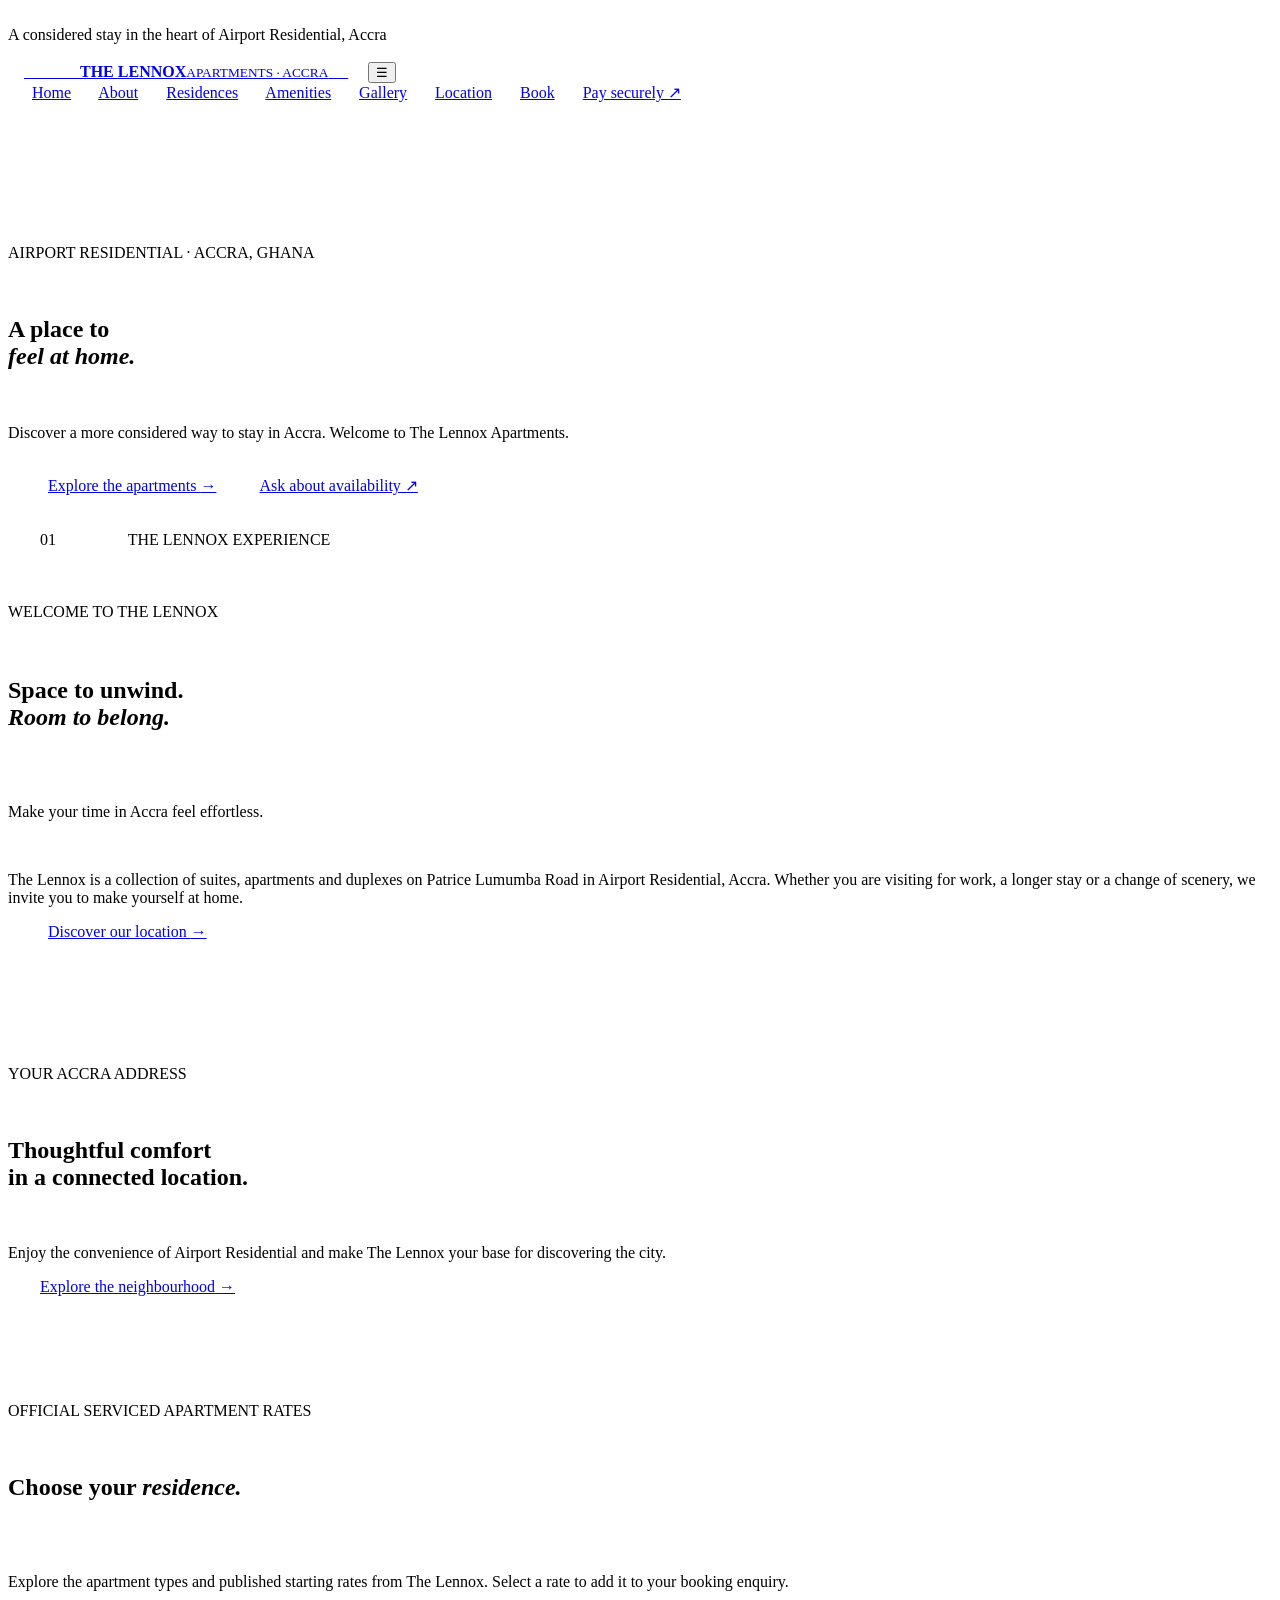
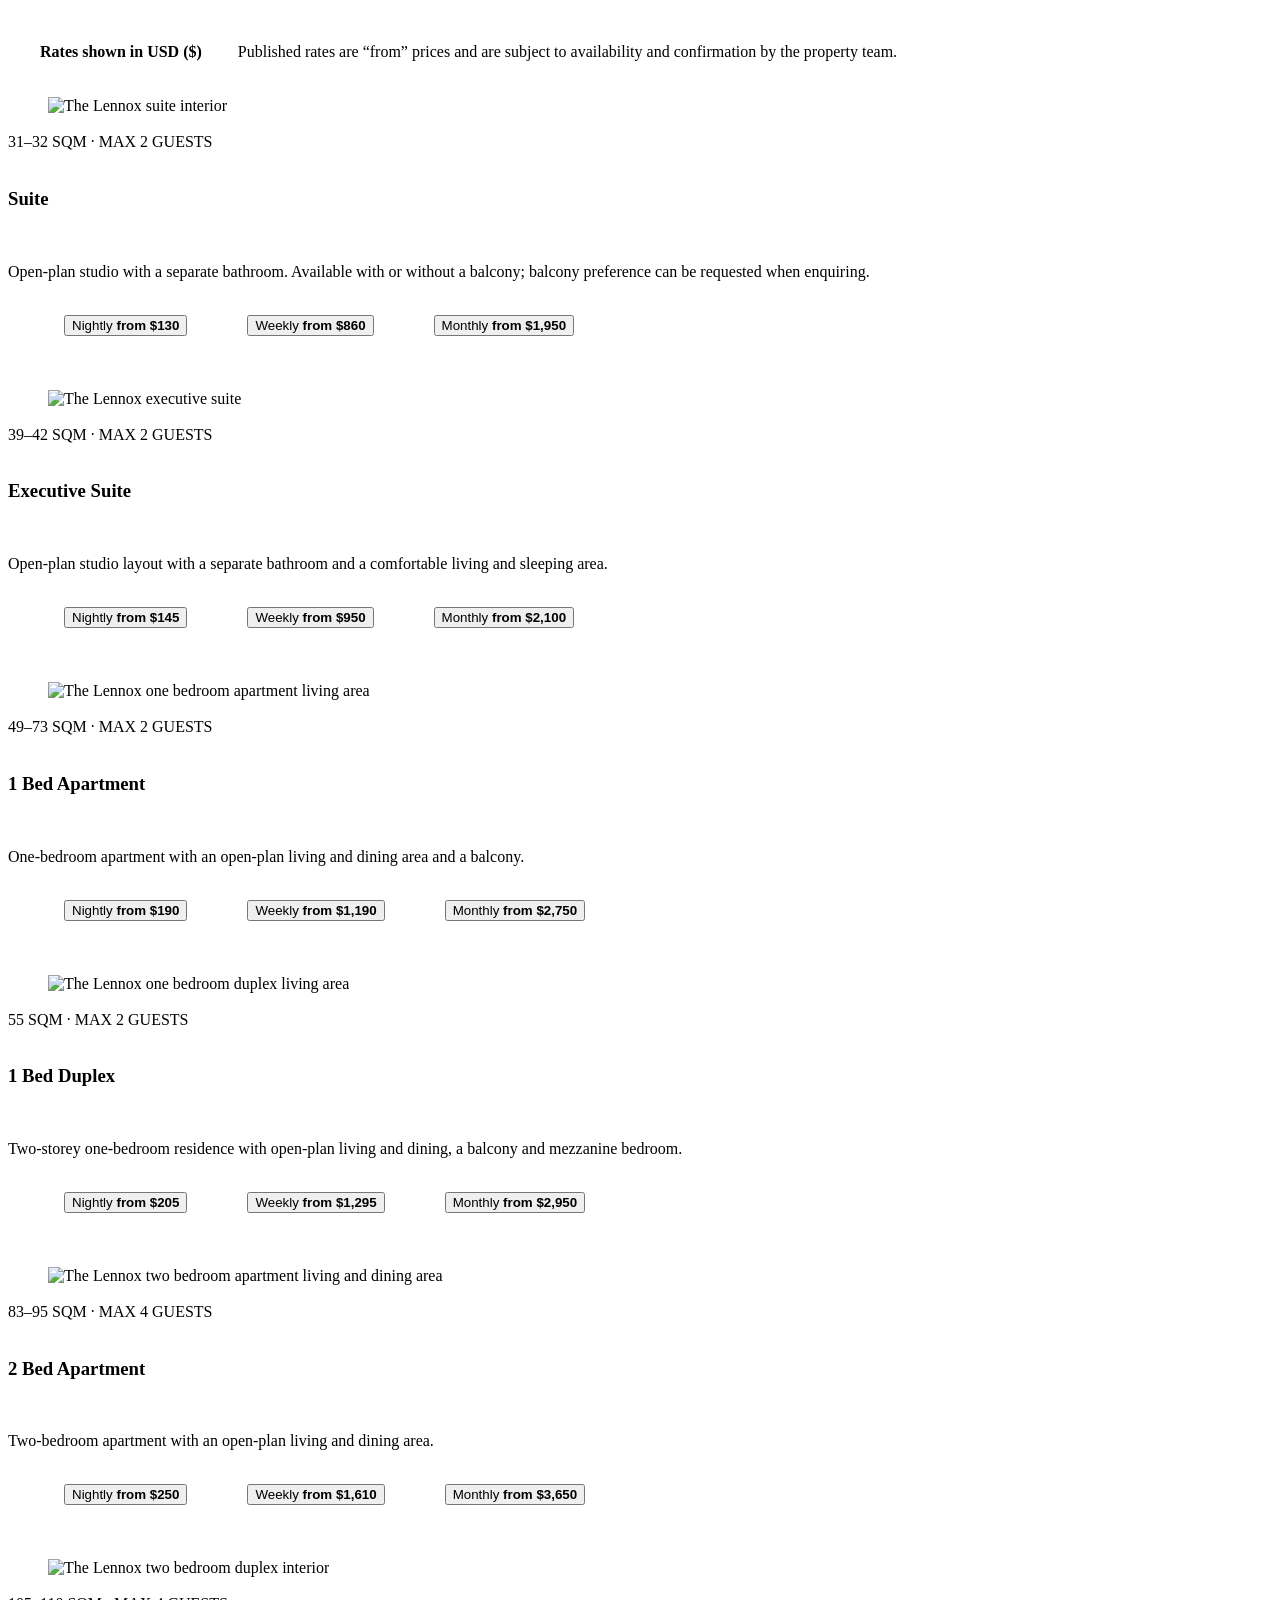
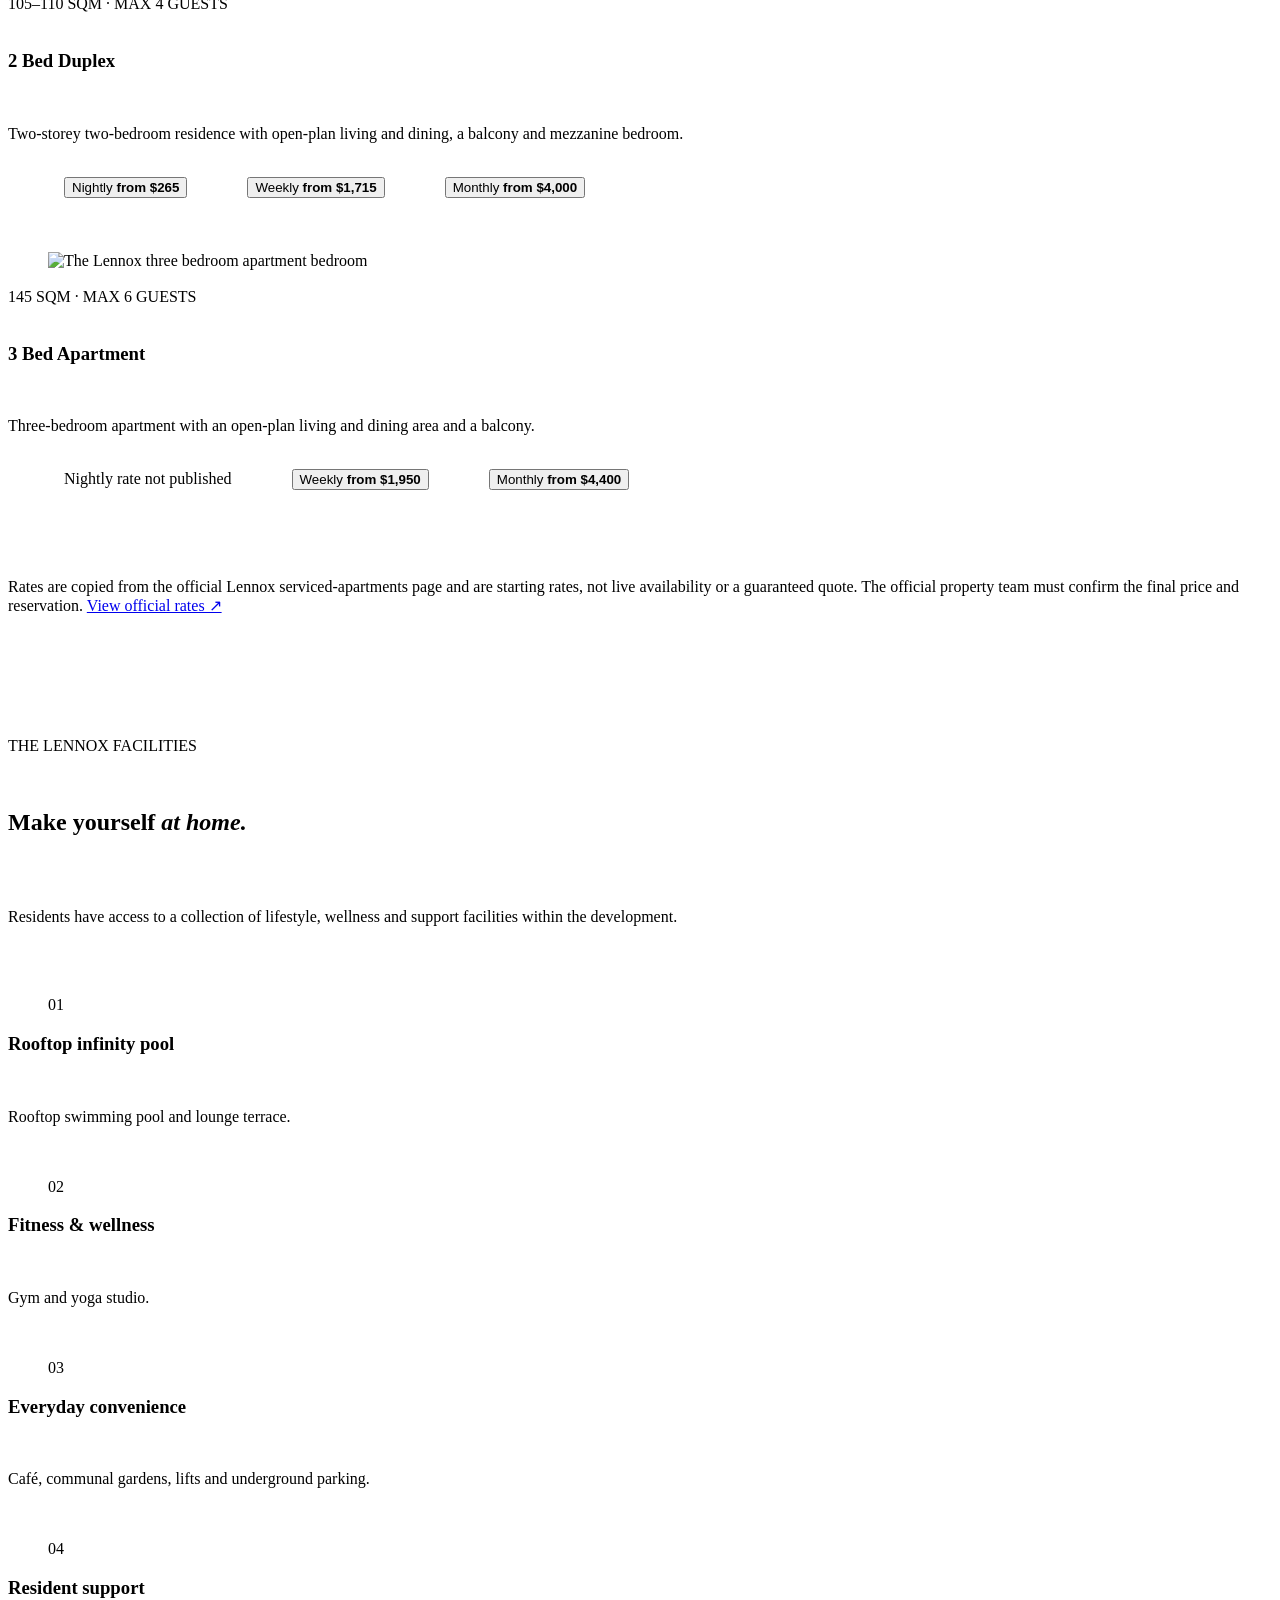
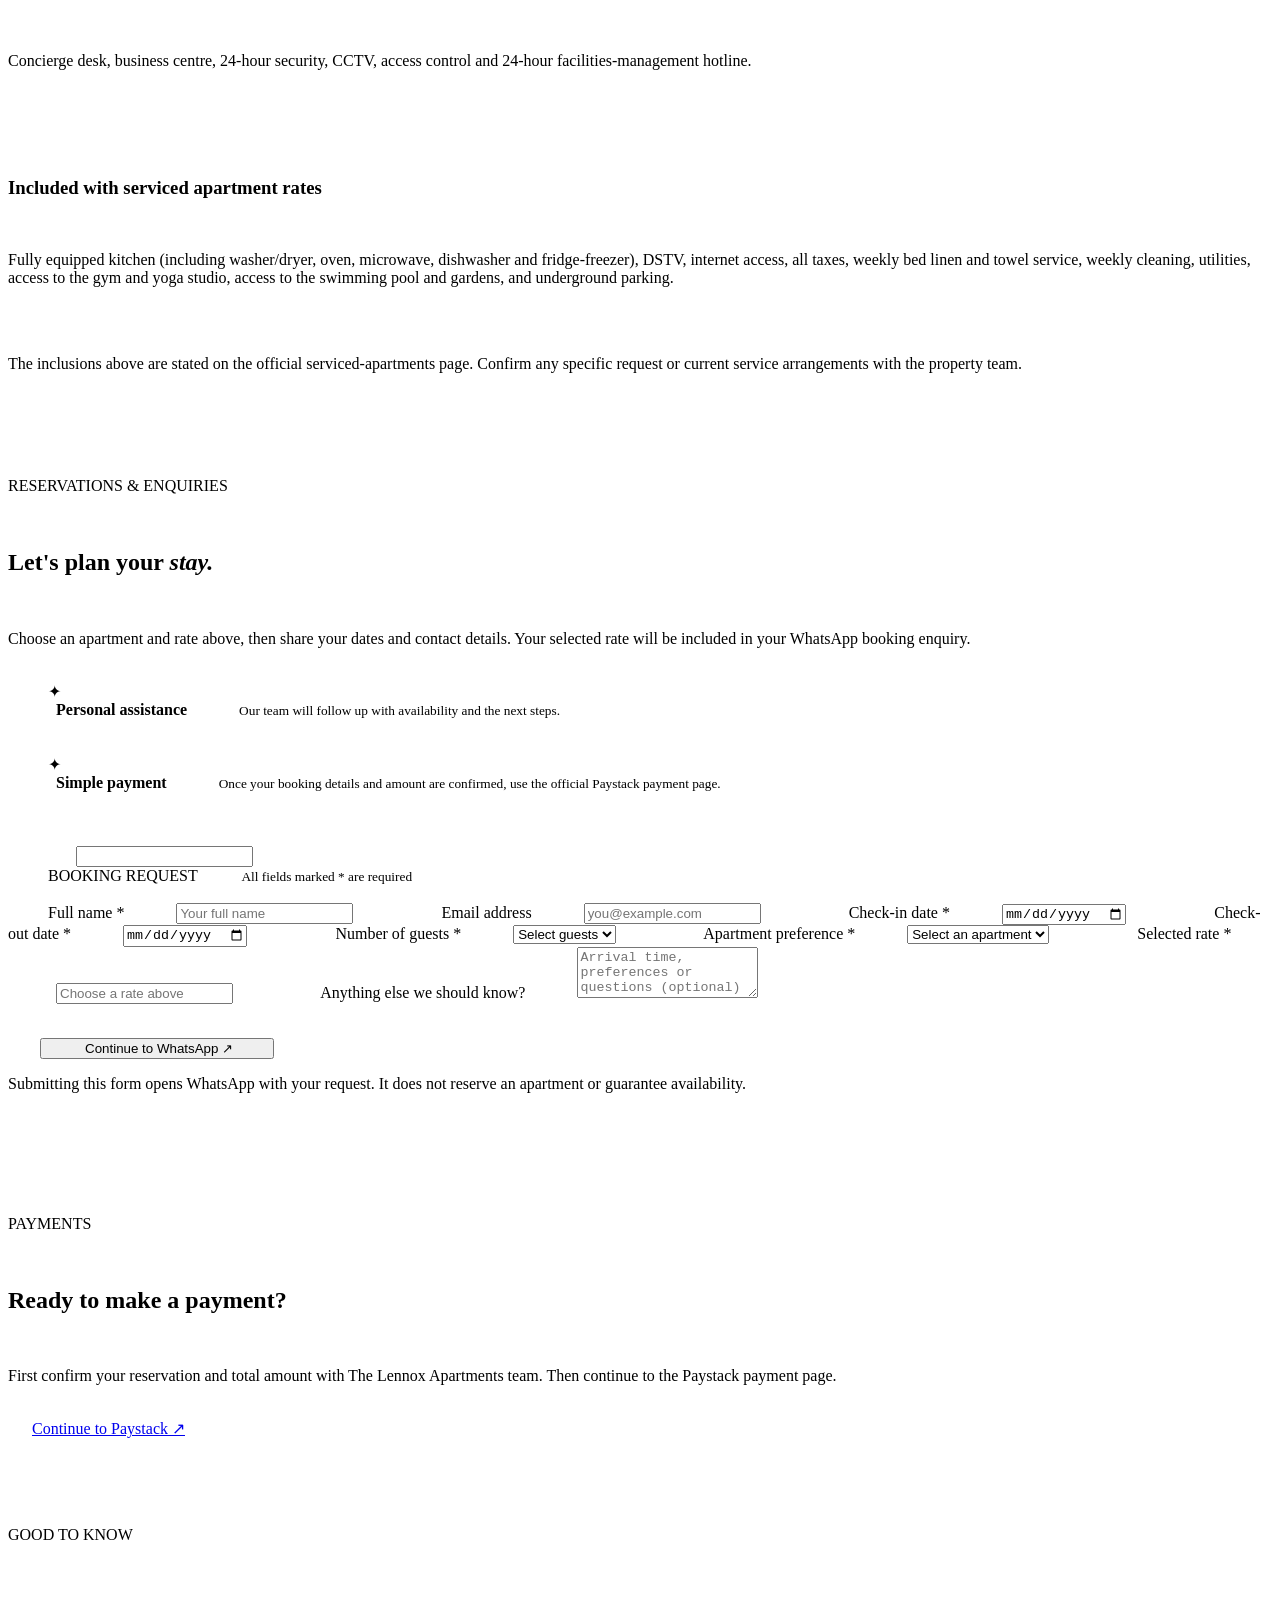
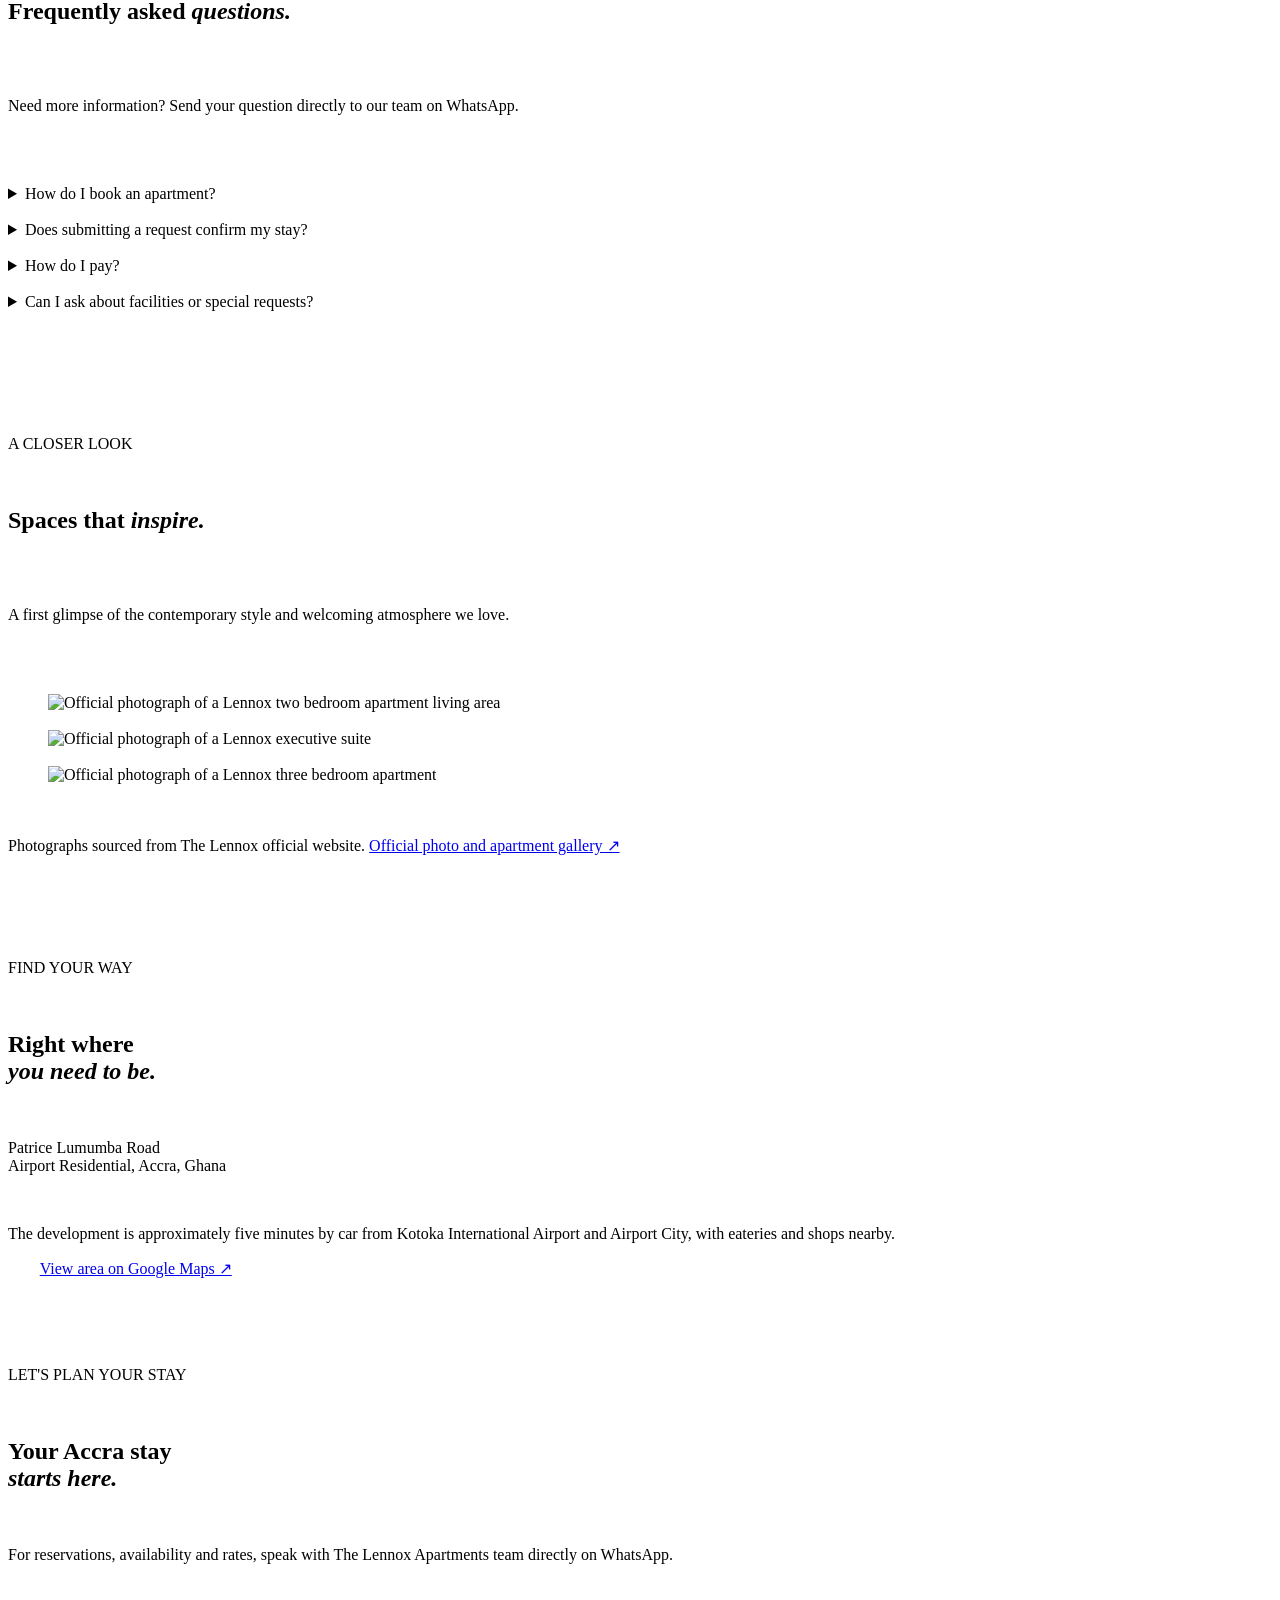
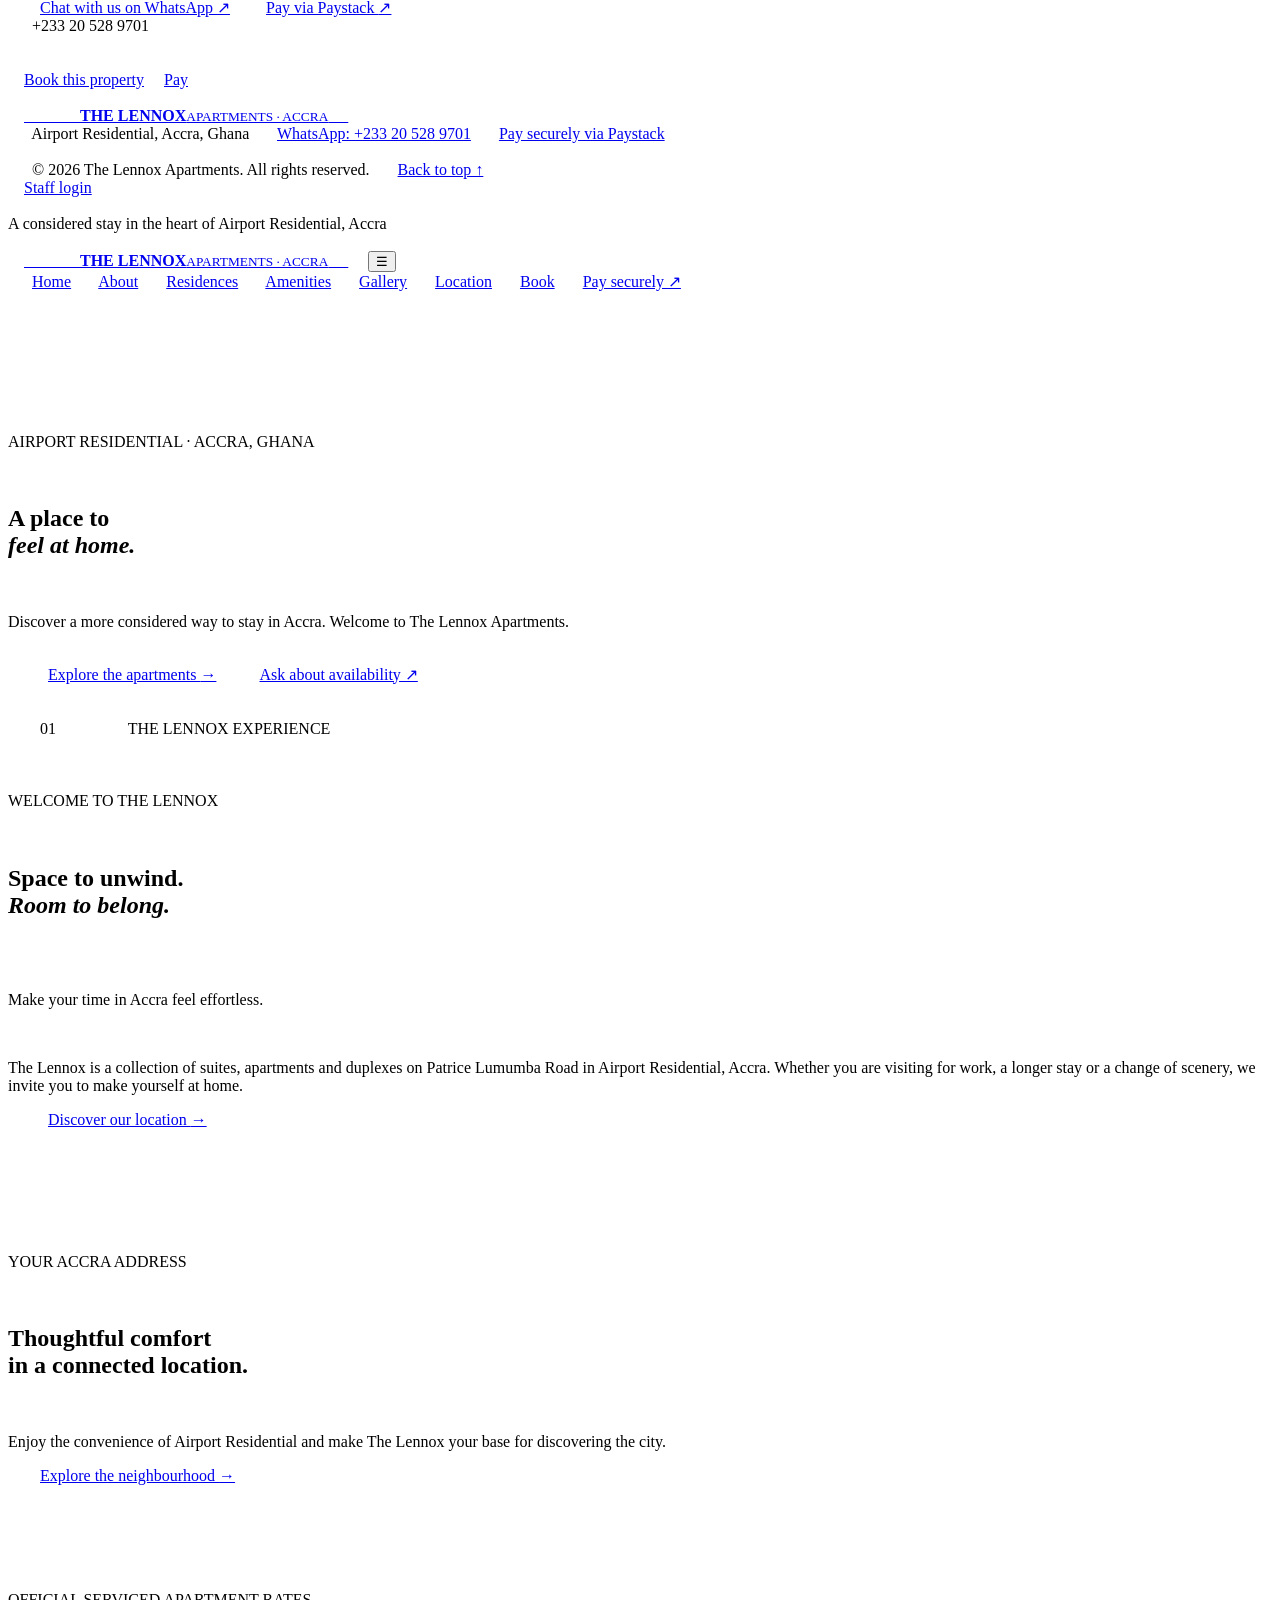
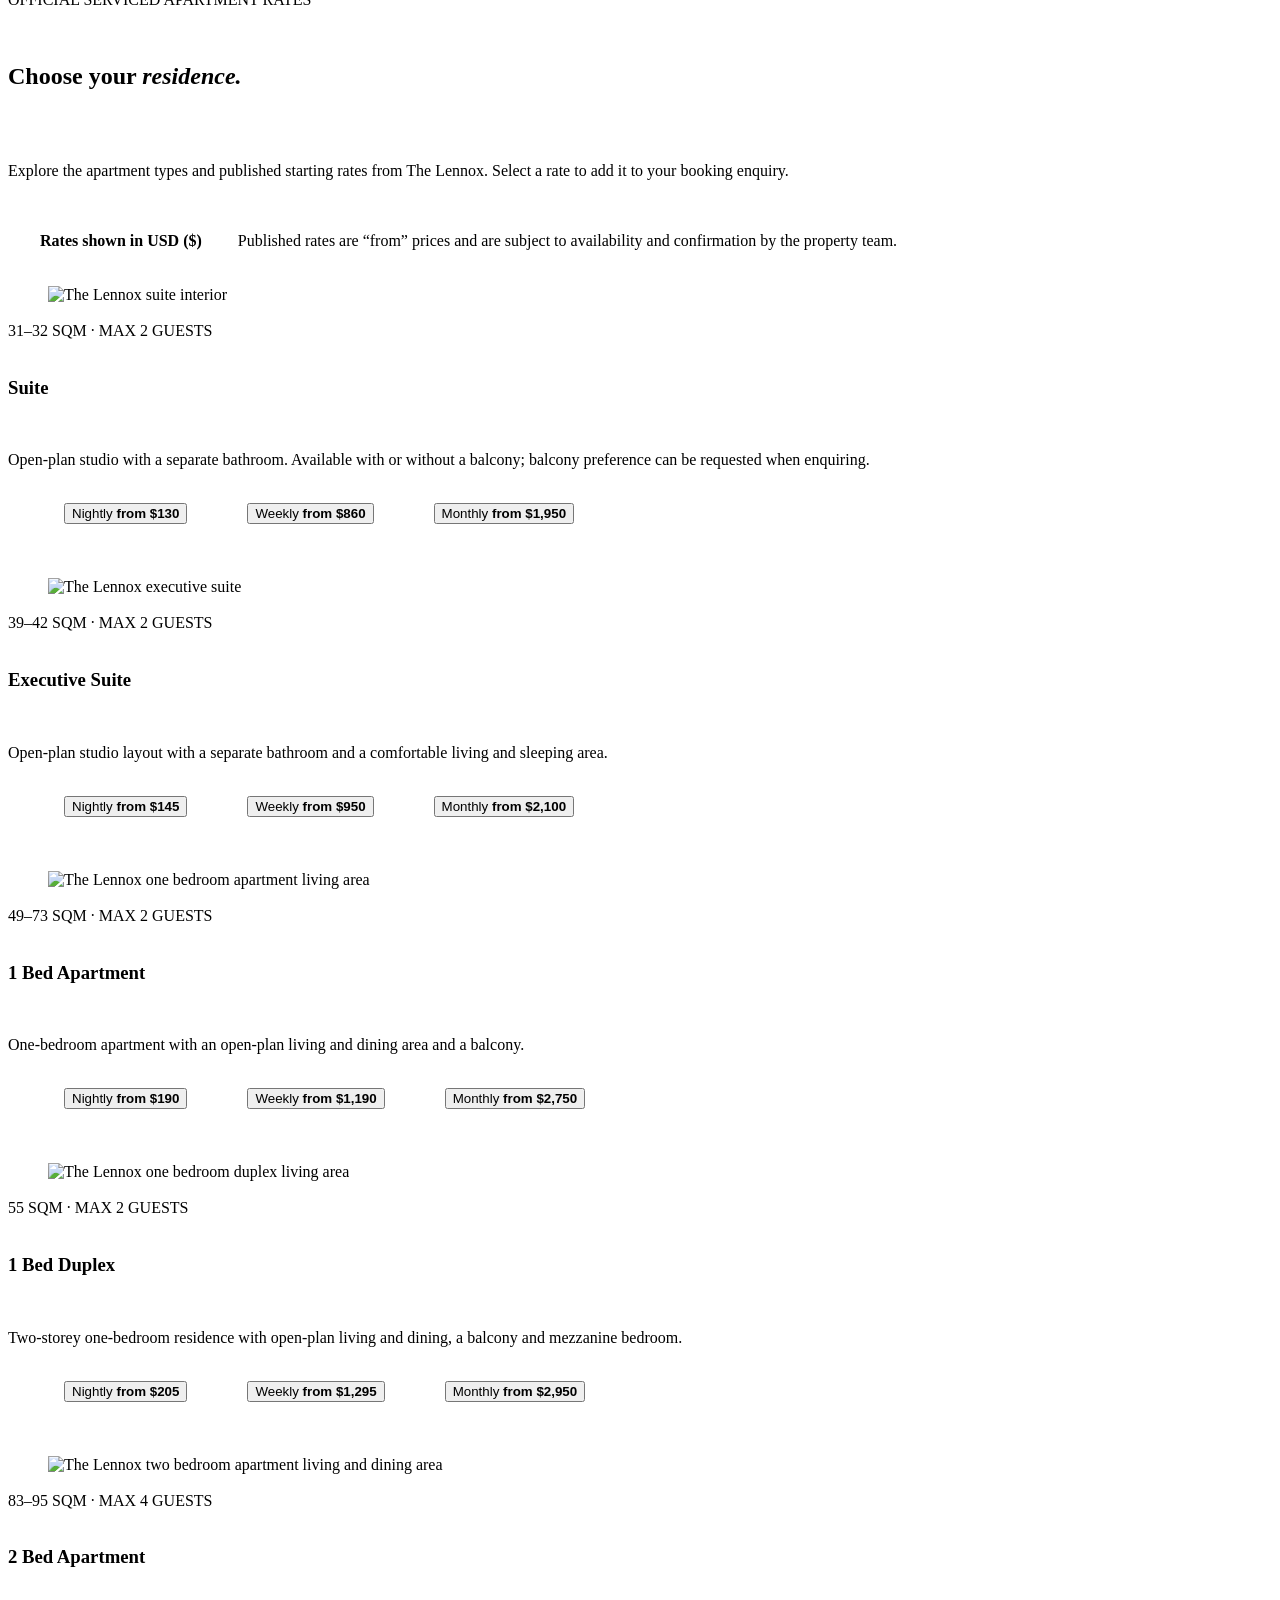
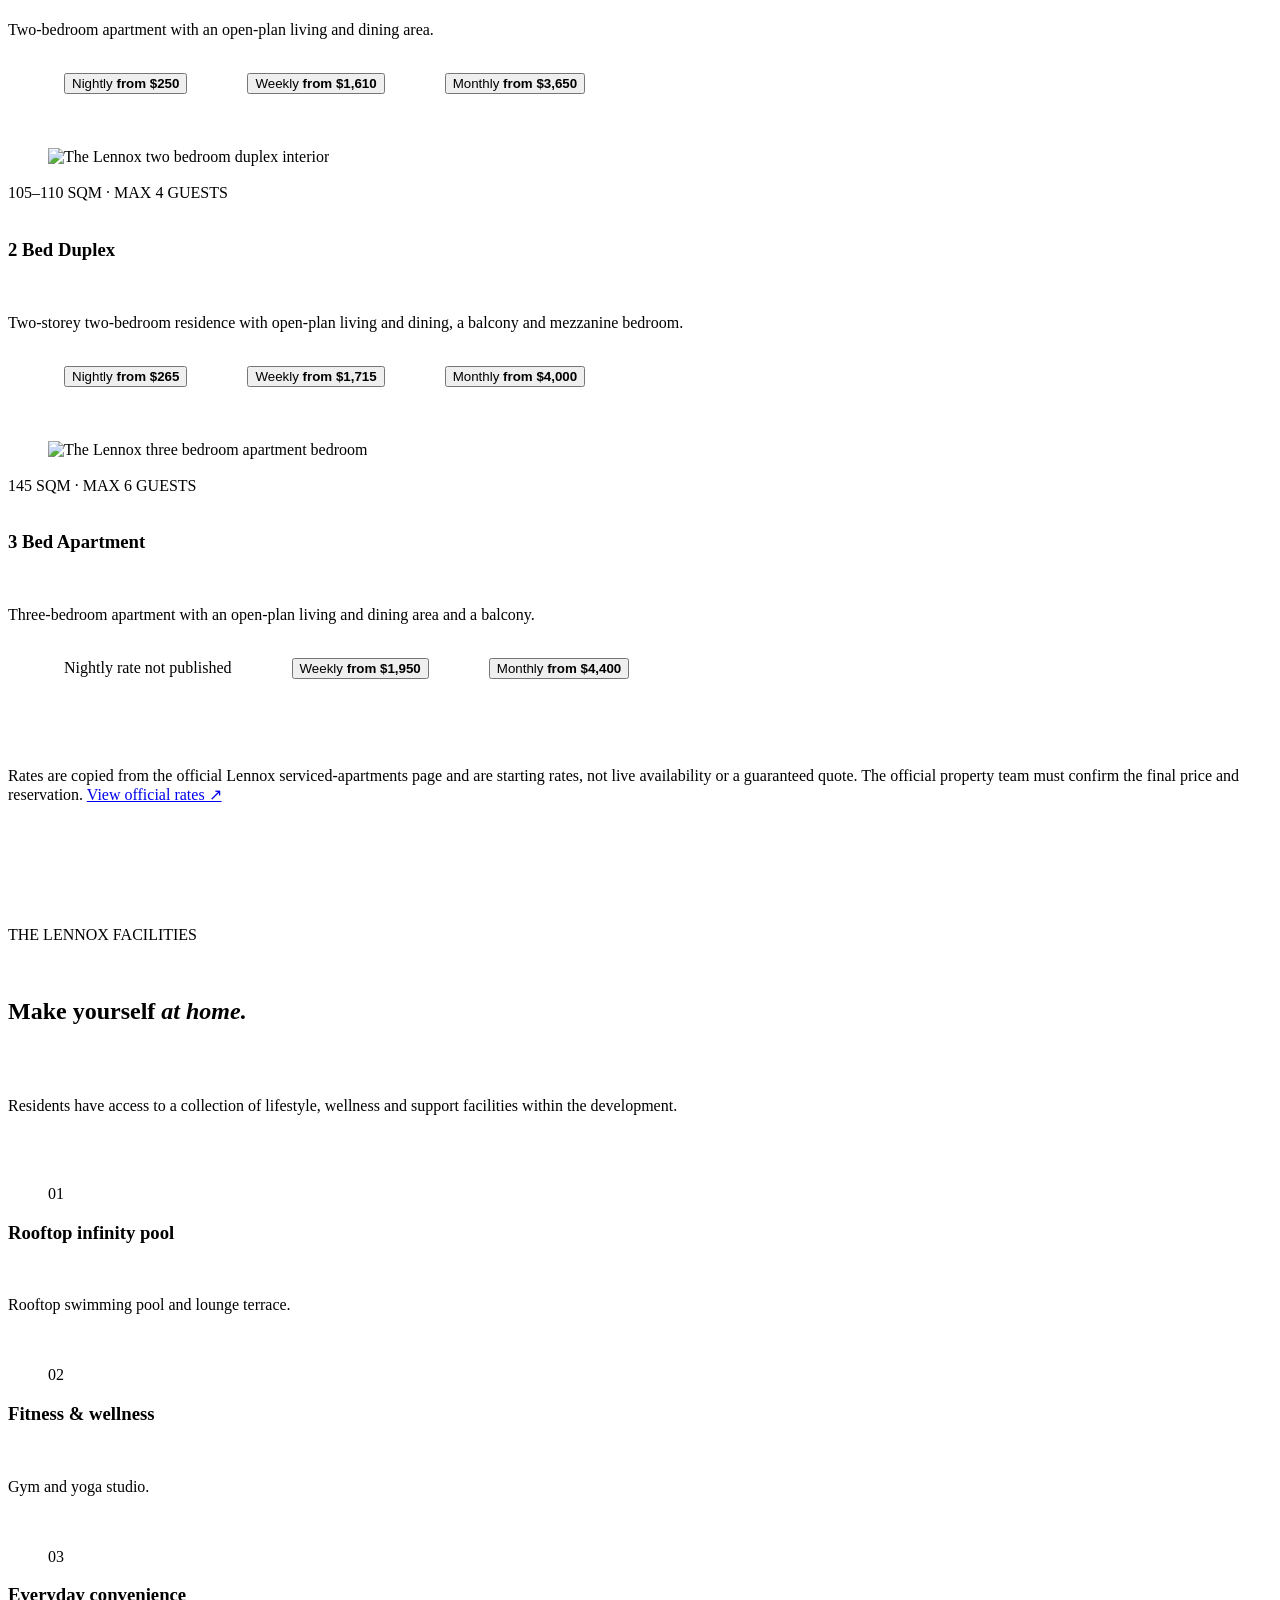
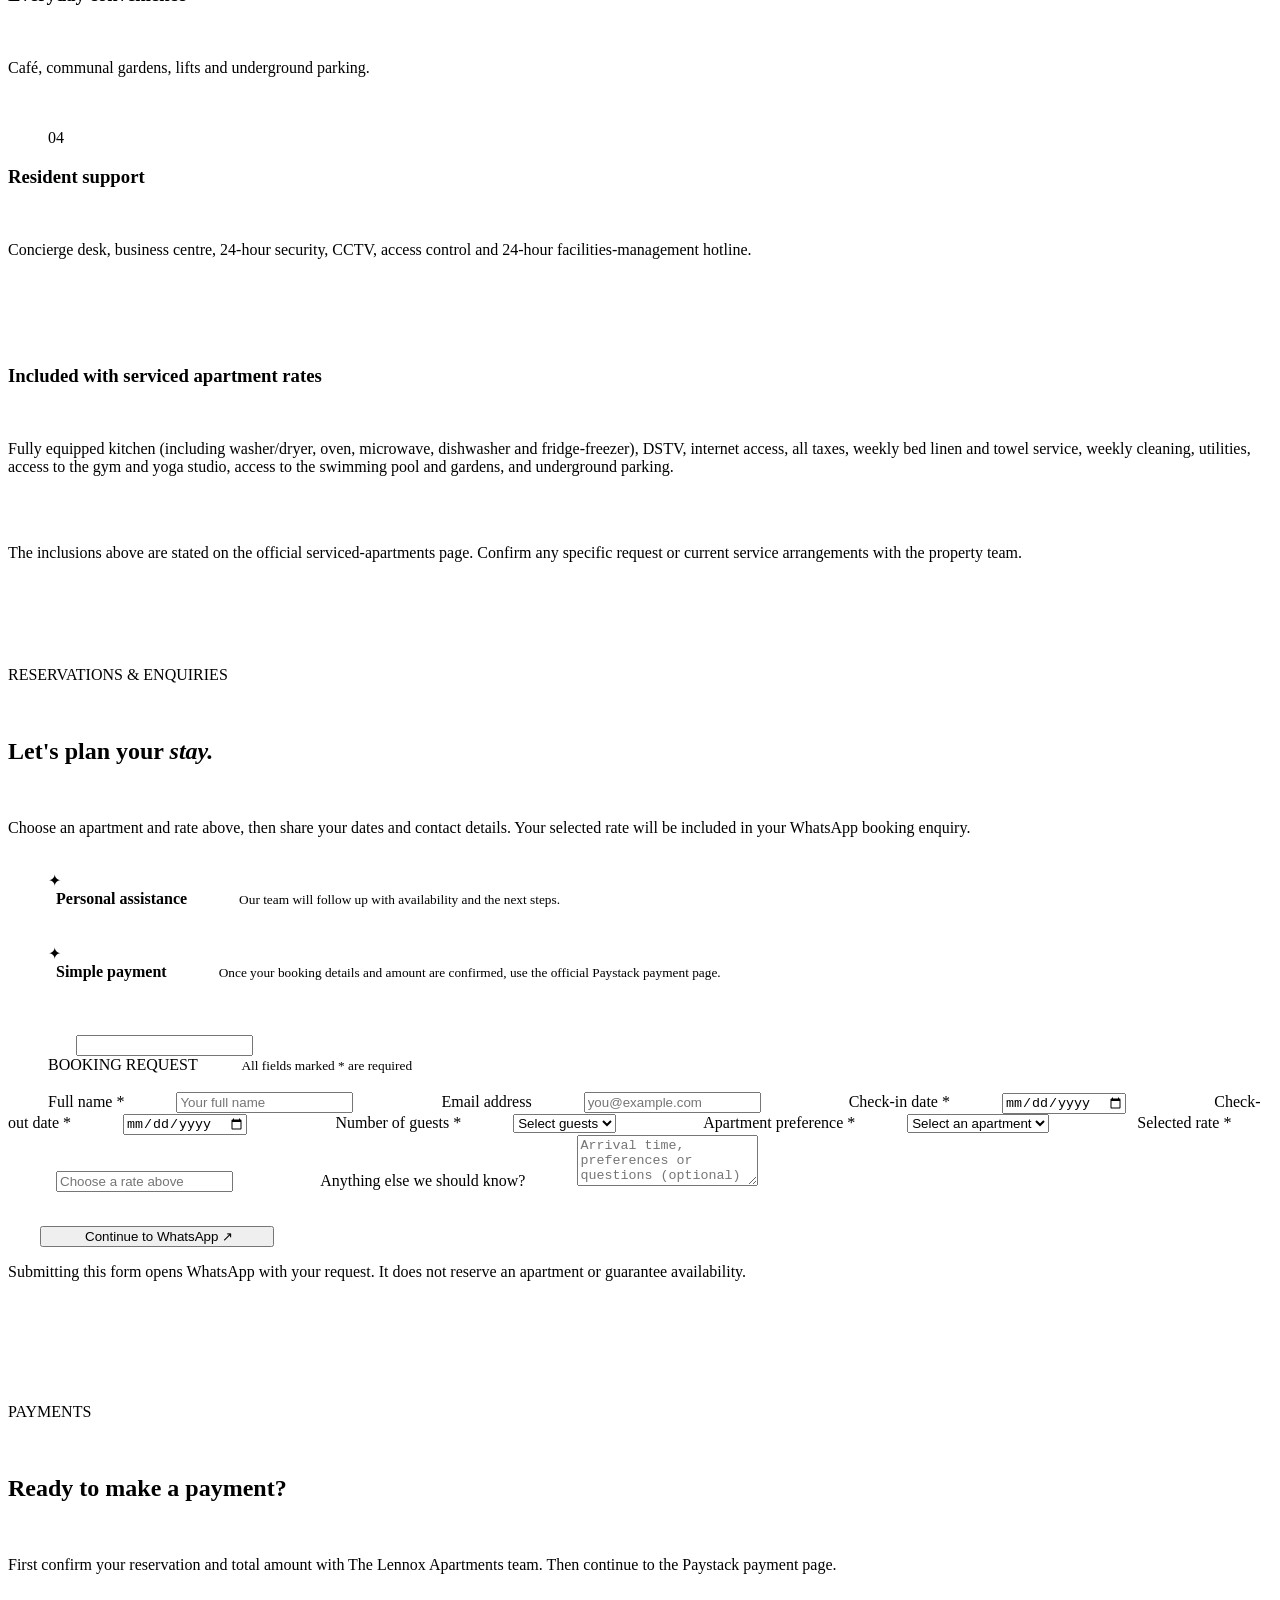
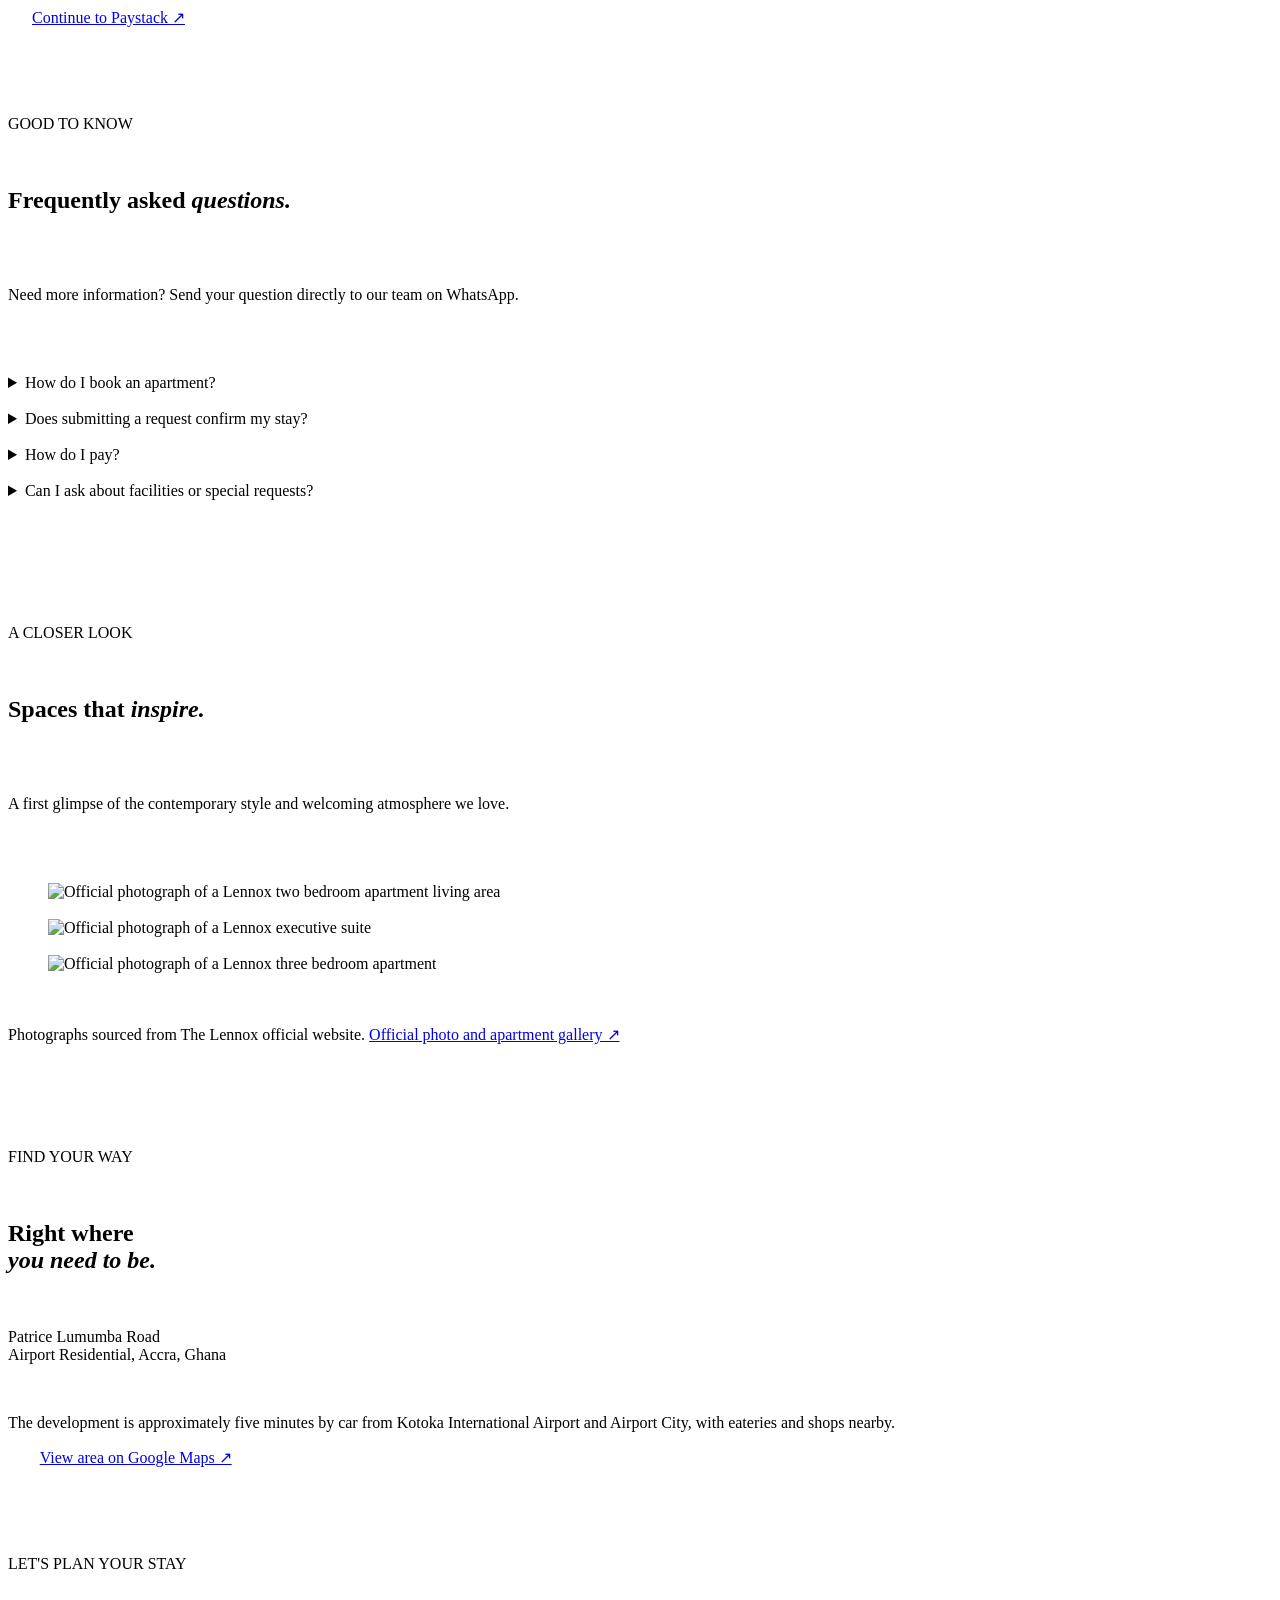
==== commit 279afe5b: "Update print statement from 'Hello' to 'Goodbye'" ====
--- a/index.html
+++ b/index.html
@@ -1,222 +1,925 @@
 <!DOCTYPE html>
 <html lang="en">
 <head>
-  <meta charset="UTF-8">
-  <meta name="viewport" content="width=device-width, initial-scale=1.0">
-  <meta name="description" content="Discover The Lennox Apartments in Airport Residential, Accra, Ghana. Explore our accommodation, send a booking request and pay securely through Paystack after confirmation.">
-  <meta name="theme-color" content="#171714">
-  <title>The Lennox Apartments | Airport Residential, Accra</title>
-  <link rel="icon" href="assets/lennox-mark.svg" type="image/svg+xml">
-  <link rel="preconnect" href="https://fonts.googleapis.com">
-  <link rel="preconnect" href="https://fonts.gstatic.com" crossorigin>
-  <link href="https://fonts.googleapis.com/css2?family=DM+Sans:wght@400;500;600;700&family=Playfair+Display:wght@500;600;700&display=swap" rel="stylesheet">
-  <link rel="stylesheet" href="styles.css">
-  <script src="config.js"></script>
-  <script src="https://cdn.jsdelivr.net/npm/@supabase/supabase-js@2"></script>
-  <script defer src="script.js"></script>
+  <meta charset="UTF-8">
+  <meta name="viewport" content="width=device-width, initial-scale=1.0">
+  <meta name="description" content="Discover The Lennox Apartments in Airport Residential, Accra, Ghana. Explore our accommodation, send a booking request and pay securely through Paystack after confirmation.">
+  <meta name="theme-color" content="#171714">
+  <title>The Lennox Apartments | Airport Residential, Accra</title>
+  <link rel="icon" href="assets/lennox-mark.svg" type="image/svg+xml">
+  <link rel="preconnect" href="https://fonts.googleapis.com">
+  <link rel="preconnect" href="https://fonts.gstatic.com" crossorigin>
+  <link href="https://fonts.googleapis.com/css2?family=DM+Sans:wght@400;500;600;700&family=Playfair+Display:wght@500;600;700&display=swap" rel="stylesheet">
+  <link rel="stylesheet" href="styles.css">
+  <script src="config.js"></script>
+  <script src="https://cdn.jsdelivr.net/npm/@supabase/supabase-js@2"></script>
+  <script defer src="script.js"></script>
 </head>
 <body>
-  <div class="announcement">A considered stay in the heart of Airport Residential, Accra</div>
-  <header class="site-header">
-    <a class="brand" href="#home" aria-label="The Lennox Apartments home">
-      <img src="assets/lennox-mark.svg" alt="" class="brand-mark">
-      <span><strong>THE LENNOX</strong><small>APARTMENTS · ACCRA</small></span>
-    </a>
-    <button class="menu-toggle" aria-label="Open navigation" aria-expanded="false">☰</button>
-    <nav class="main-nav" aria-label="Main navigation">
-      <a href="#home">Home</a><a href="#about">About</a><a href="#residences">Residences</a><a href="#amenities">Amenities</a><a href="#gallery">Gallery</a><a href="#location">Location</a><a href="#booking">Book</a>
-      <a class="nav-cta" href="https://paystack.shop/pay/cat-8sewke" target="_blank" rel="noopener">Pay securely <span>↗</span></a>
-    </nav>
-  </header>
-
-  <main>
-    <section class="hero" id="home">
-      <div class="hero-image" role="img" aria-label="Contemporary luxury apartment building"></div>
-      <div class="hero-shade"></div>
-      <div class="hero-content">
-        <p class="eyebrow light">AIRPORT RESIDENTIAL · ACCRA, GHANA</p>
-        <h1>A place to<br><em>feel at home.</em></h1>
-        <p class="hero-copy">Discover a more considered way to stay in Accra. Welcome to The Lennox Apartments.</p>
-        <div class="hero-actions">
-          <a class="button button-gold" href="#residences">Explore the apartments <span>→</span></a>
-          <a class="text-link light-link" href="https://wa.me/233205289701?text=Hello%20The%20Lennox%20Apartments%2C%20please%20share%20availability%20and%20rates." target="_blank" rel="noopener">Ask about availability ↗</a>
-        </div>
-      </div>
-      <div class="hero-caption"><span>01</span><span class="caption-line"></span><span>THE LENNOX EXPERIENCE</span></div>
-    </section>
-
-    <section class="intro section-pad" id="about">
-      <div class="section-kicker">WELCOME TO THE LENNOX</div>
-      <div class="intro-grid">
-        <h2>Space to unwind.<br><em>Room to belong.</em></h2>
-        <div class="intro-copy">
-          <p class="large-copy">Make your time in Accra feel effortless.</p>
-          <p>The Lennox is a collection of suites, apartments and duplexes on Patrice Lumumba Road in Airport Residential, Accra. Whether you are visiting for work, a longer stay or a change of scenery, we invite you to make yourself at home.</p>
-          <a class="text-link" href="#location">Discover our location <span>→</span></a>
-        </div>
-      </div>
-    </section>
-
-    <section class="feature-band">
-      <div class="feature-photo"></div>
-      <div class="feature-text">
-        <p class="eyebrow">YOUR ACCRA ADDRESS</p>
-        <h2>Thoughtful comfort<br>in a connected location.</h2>
-        <p>Enjoy the convenience of Airport Residential and make The Lennox your base for discovering the city.</p>
-        <a class="button button-outline" href="#location">Explore the neighbourhood <span>→</span></a>
-      </div>
-    </section>
-
-    <section class="residences section-pad" id="residences">
-      <div class="section-heading">
-        <div><p class="section-kicker">OFFICIAL SERVICED APARTMENT RATES</p><h2>Choose your <em>residence.</em></h2></div>
-        <p>Explore the apartment types and published starting rates from The Lennox. Select a rate to add it to your booking enquiry.</p>
-      </div>
-      <div class="rates-note"><strong>Rates shown in USD ($)</strong><span>Published rates are “from” prices and are subject to availability and confirmation by the property team.</span></div>
-      <div class="residence-grid">
-        <article class="room-card">
-          <img src="https://images.squarespace-cdn.com/content/v1/62be71981e0fd86079d76741/1658957906824-PB9RFBJLML7S2HL3JB9K/Suites%2B3.png" alt="The Lennox suite interior" loading="lazy">
-          <div class="room-content"><div class="room-topline">31–32 SQM · MAX 2 GUESTS</div><h3>Suite</h3><p>Open-plan studio with a separate bathroom. Available with or without a balcony; balcony preference can be requested when enquiring.</p>
-            <div class="rate-options"><button type="button" class="rate-choice" data-room="Suite" data-rate="$130 per night" data-price="$130">Nightly <strong>from $130</strong></button><button type="button" class="rate-choice" data-room="Suite" data-rate="$860 per week" data-price="$860">Weekly <strong>from $860</strong></button><button type="button" class="rate-choice" data-room="Suite" data-rate="$1,950 per month" data-price="$1,950">Monthly <strong>from $1,950</strong></button></div>
-          </div>
-        </article>
-        <article class="room-card">
-          <img src="https://images.squarespace-cdn.com/content/v1/62be71981e0fd86079d76741/1658957868966-Q499GQX01GTGW98D0DM8/Exec%2BSuites%2B3.png" alt="The Lennox executive suite" loading="lazy">
-          <div class="room-content"><div class="room-topline">39–42 SQM · MAX 2 GUESTS</div><h3>Executive Suite</h3><p>Open-plan studio layout with a separate bathroom and a comfortable living and sleeping area.</p>
-            <div class="rate-options"><button type="button" class="rate-choice" data-room="Executive Suite" data-rate="$145 per night" data-price="$145">Nightly <strong>from $145</strong></button><button type="button" class="rate-choice" data-room="Executive Suite" data-rate="$950 per week" data-price="$950">Weekly <strong>from $950</strong></button><button type="button" class="rate-choice" data-room="Executive Suite" data-rate="$2,100 per month" data-price="$2,100">Monthly <strong>from $2,100</strong></button></div>
-          </div>
-        </article>
-        <article class="room-card">
-          <img src="https://images.squarespace-cdn.com/content/v1/62be71981e0fd86079d76741/1658957706277-4OXYUPQWCGYMU7D4CIF4/1%2BBeds%2B1.png" alt="The Lennox one bedroom apartment living area" loading="lazy">
-          <div class="room-content"><div class="room-topline">49–73 SQM · MAX 2 GUESTS</div><h3>1 Bed Apartment</h3><p>One-bedroom apartment with an open-plan living and dining area and a balcony.</p>
-            <div class="rate-options"><button type="button" class="rate-choice" data-room="1 Bed Apartment" data-rate="$190 per night" data-price="$190">Nightly <strong>from $190</strong></button><button type="button" class="rate-choice" data-room="1 Bed Apartment" data-rate="$1,190 per week" data-price="$1,190">Weekly <strong>from $1,190</strong></button><button type="button" class="rate-choice" data-room="1 Bed Apartment" data-rate="$2,750 per month" data-price="$2,750">Monthly <strong>from $2,750</strong></button></div>
-          </div>
-        </article>
-        <article class="room-card">
-          <img src="https://images.squarespace-cdn.com/content/v1/62be71981e0fd86079d76741/1658957667809-MQ9U3R0HH6QXAZ25GAAR/1%2BBD%2B%2B3.png" alt="The Lennox one bedroom duplex living area" loading="lazy">
-          <div class="room-content"><div class="room-topline">55 SQM · MAX 2 GUESTS</div><h3>1 Bed Duplex</h3><p>Two-storey one-bedroom residence with open-plan living and dining, a balcony and mezzanine bedroom.</p>
-            <div class="rate-options"><button type="button" class="rate-choice" data-room="1 Bed Duplex" data-rate="$205 per night" data-price="$205">Nightly <strong>from $205</strong></button><button type="button" class="rate-choice" data-room="1 Bed Duplex" data-rate="$1,295 per week" data-price="$1,295">Weekly <strong>from $1,295</strong></button><button type="button" class="rate-choice" data-room="1 Bed Duplex" data-rate="$2,950 per month" data-price="$2,950">Monthly <strong>from $2,950</strong></button></div>
-          </div>
-        </article>
-        <article class="room-card">
-          <img src="https://images.squarespace-cdn.com/content/v1/62be71981e0fd86079d76741/1658957740642-L7VHN2F58JH4M8GAZ84R/2%2BBed%2B2.png" alt="The Lennox two bedroom apartment living and dining area" loading="lazy">
-          <div class="room-content"><div class="room-topline">83–95 SQM · MAX 4 GUESTS</div><h3>2 Bed Apartment</h3><p>Two-bedroom apartment with an open-plan living and dining area.</p>
-            <div class="rate-options"><button type="button" class="rate-choice" data-room="2 Bed Apartment" data-rate="$250 per night" data-price="$250">Nightly <strong>from $250</strong></button><button type="button" class="rate-choice" data-room="2 Bed Apartment" data-rate="$1,610 per week" data-price="$1,610">Weekly <strong>from $1,610</strong></button><button type="button" class="rate-choice" data-room="2 Bed Apartment" data-rate="$3,650 per month" data-price="$3,650">Monthly <strong>from $3,650</strong></button></div>
-          </div>
-        </article>
-        <article class="room-card">
-          <img src="https://images.squarespace-cdn.com/content/v1/62be71981e0fd86079d76741/1658957740642-L7VHN2F58JH4M8GAZ84R/2%2BBed%2B2.png" alt="The Lennox two bedroom duplex interior" loading="lazy">
-          <div class="room-content"><div class="room-topline">105–110 SQM · MAX 4 GUESTS</div><h3>2 Bed Duplex</h3><p>Two-storey two-bedroom residence with open-plan living and dining, a balcony and mezzanine bedroom.</p>
-            <div class="rate-options"><button type="button" class="rate-choice" data-room="2 Bed Duplex" data-rate="$265 per night" data-price="$265">Nightly <strong>from $265</strong></button><button type="button" class="rate-choice" data-room="2 Bed Duplex" data-rate="$1,715 per week" data-price="$1,715">Weekly <strong>from $1,715</strong></button><button type="button" class="rate-choice" data-room="2 Bed Duplex" data-rate="$4,000 per month" data-price="$4,000">Monthly <strong>from $4,000</strong></button></div>
-          </div>
-        </article>
-        <article class="room-card">
-          <img src="https://images.squarespace-cdn.com/content/v1/62be71981e0fd86079d76741/1658957819280-14QFVSUGWD2U1KH46CGS/3%2BBed%2B1.png" alt="The Lennox three bedroom apartment bedroom" loading="lazy">
-          <div class="room-content"><div class="room-topline">145 SQM · MAX 6 GUESTS</div><h3>3 Bed Apartment</h3><p>Three-bedroom apartment with an open-plan living and dining area and a balcony.</p>
-            <div class="rate-options"><span class="rate-unavailable">Nightly rate not published</span><button type="button" class="rate-choice" data-room="3 Bed Apartment" data-rate="$1,950 per week" data-price="$1,950">Weekly <strong>from $1,950</strong></button><button type="button" class="rate-choice" data-room="3 Bed Apartment" data-rate="$4,400 per month" data-price="$4,400">Monthly <strong>from $4,400</strong></button></div>
-          </div>
-        </article>
-      </div>
-      <p class="note">Rates are copied from the official Lennox serviced-apartments page and are starting rates, not live availability or a guaranteed quote. The official property team must confirm the final price and reservation. <a href="https://www.thelennox.com/serviced-apartments" target="_blank" rel="noopener">View official rates ↗</a></p>
-    </section>
-
-    <section class="amenities section-pad" id="amenities">
-      <div class="section-heading">
-        <div><p class="section-kicker">THE LENNOX FACILITIES</p><h2>Make yourself <em>at home.</em></h2></div>
-        <p>Residents have access to a collection of lifestyle, wellness and support facilities within the development.</p>
-      </div>
-      <div class="amenity-grid">
-        <article class="amenity-item"><span class="amenity-icon">01</span><h3>Rooftop infinity pool</h3><p>Rooftop swimming pool and lounge terrace.</p></article>
-        <article class="amenity-item"><span class="amenity-icon">02</span><h3>Fitness & wellness</h3><p>Gym and yoga studio.</p></article>
-        <article class="amenity-item"><span class="amenity-icon">03</span><h3>Everyday convenience</h3><p>Café, communal gardens, lifts and underground parking.</p></article>
-        <article class="amenity-item"><span class="amenity-icon">04</span><h3>Resident support</h3><p>Concierge desk, business centre, 24-hour security, CCTV, access control and 24-hour facilities-management hotline.</p></article>
-      </div>
-      <div class="included-panel"><h3>Included with serviced apartment rates</h3><p>Fully equipped kitchen (including washer/dryer, oven, microwave, dishwasher and fridge-freezer), DSTV, internet access, all taxes, weekly bed linen and towel service, weekly cleaning, utilities, access to the gym and yoga studio, access to the swimming pool and gardens, and underground parking.</p></div>
-      <p class="note">The inclusions above are stated on the official serviced-apartments page. Confirm any specific request or current service arrangements with the property team.</p>
-    </section>
-
-    <section class="booking-section section-pad" id="booking">
-      <div class="booking-intro">
-        <p class="section-kicker">RESERVATIONS & ENQUIRIES</p>
-        <h2>Let's plan your <em>stay.</em></h2>
-        <p>Choose an apartment and rate above, then share your dates and contact details. Your selected rate will be included in your WhatsApp booking enquiry.</p>
-        <div class="booking-assurance"><span>✦</span><div><strong>Personal assistance</strong><small>Our team will follow up with availability and the next steps.</small></div></div>
-        <div class="booking-assurance"><span>✦</span><div><strong>Simple payment</strong><small>Once your booking details and amount are confirmed, use the official Paystack payment page.</small></div></div>
-      </div>
-      <form class="booking-form" id="booking-form">
-        <div class="form-heading"><span>BOOKING REQUEST</span><small>All fields marked * are required</small></div>
-        <div class="form-grid">
-          <label>Full name *<input name="name" autocomplete="name" required placeholder="Your full name"></label>
-          <label>Email address<input name="email" type="email" autocomplete="email" placeholder="you@example.com"></label>
-          <label>Check-in date *<input name="checkin" type="date" required></label>
-          <label>Check-out date *<input name="checkout" type="date" required></label>
-          <label>Number of guests *<select name="guests" required><option value="">Select guests</option><option>1</option><option>2</option><option>3</option><option>4</option><option>5+</option></select></label>
-          <label>Apartment preference *<select name="apartment" id="apartment-select" required><option value="">Select an apartment</option><option>Suite</option><option>Executive Suite</option><option>1 Bed Apartment</option><option>1 Bed Duplex</option><option>2 Bed Apartment</option><option>2 Bed Duplex</option><option>3 Bed Apartment</option></select></label>
-          <label>Selected rate *<input name="selected_rate" id="selected-rate" required readonly placeholder="Choose a rate above"></label>
-          <label class="full-field">Anything else we should know?<textarea name="notes" rows="3" placeholder="Arrival time, preferences or questions (optional)"></textarea></label>
-        </div>
-        <p class="form-error" id="form-error" role="alert" aria-live="polite"></p>
-        <button class="button button-dark form-submit" type="submit">Continue to WhatsApp <span>↗</span></button>
-        <p class="form-disclaimer">Submitting this form opens WhatsApp with your request. It does not reserve an apartment or guarantee availability.</p>
-      </form>
-    </section>
-
-    <section class="payment-strip" id="payment">
-      <div><p class="eyebrow">PAYMENTS</p><h2>Ready to make a payment?</h2><p>First confirm your reservation and total amount with The Lennox Apartments team. Then continue to the Paystack payment page.</p></div>
-      <a class="button button-gold" href="https://paystack.shop/pay/cat-8sewke" target="_blank" rel="noopener">Continue to Paystack <span>↗</span></a>
-    </section>
-
-    <section class="faq-section section-pad" id="faq">
-      <div class="section-heading"><div><p class="section-kicker">GOOD TO KNOW</p><h2>Frequently asked <em>questions.</em></h2></div><p>Need more information? Send your question directly to our team on WhatsApp.</p></div>
-      <div class="faq-list">
-        <details><summary>How do I book an apartment?</summary><p>Complete the booking request form and continue to WhatsApp. The team will confirm availability, apartment options and rates.</p></details>
-        <details><summary>Does submitting a request confirm my stay?</summary><p>No. Your reservation is confirmed only after the property team has checked availability and explicitly confirmed your booking.</p></details>
-        <details><summary>How do I pay?</summary><p>After the team confirms your reservation and the amount due, you can use the Paystack payment link on this website. Always verify the amount and payment details before paying.</p></details>
-        <details><summary>Can I ask about facilities or special requests?</summary><p>Yes. Include your questions in the booking form or contact the team on WhatsApp. Facilities and special requests are subject to confirmation.</p></details>
-      </div>
-    </section>
-
-    <section class="gallery-section section-pad" id="gallery">
-      <div class="section-heading">
-        <div><p class="section-kicker">A CLOSER LOOK</p><h2>Spaces that <em>inspire.</em></h2></div>
-        <p>A first glimpse of the contemporary style and welcoming atmosphere we love.</p>
-      </div>
-      <div class="gallery-grid">
-        <div class="gallery-item gallery-large"><img src="https://images.squarespace-cdn.com/content/v1/62be71981e0fd86079d76741/1658957740642-L7VHN2F58JH4M8GAZ84R/2%2BBed%2B2.png" alt="Official photograph of a Lennox two bedroom apartment living area" loading="lazy"></div>
-        <div class="gallery-item"><img src="https://images.squarespace-cdn.com/content/v1/62be71981e0fd86079d76741/1658957868966-Q499GQX01GTGW98D0DM8/Exec%2BSuites%2B3.png" alt="Official photograph of a Lennox executive suite" loading="lazy"></div>
-        <div class="gallery-item"><img src="https://images.squarespace-cdn.com/content/v1/62be71981e0fd86079d76741/1658957819280-14QFVSUGWD2U1KH46CGS/3%2BBed%2B1.png" alt="Official photograph of a Lennox three bedroom apartment" loading="lazy"></div>
-      </div>
-      <p class="note">Photographs sourced from The Lennox official website. <a href="https://www.thelennox.com/serviced-apartments" target="_blank" rel="noopener">Official photo and apartment gallery ↗</a></p>
-    </section>
-
-    <section class="location-section" id="location">
-      <div class="location-copy">
-        <p class="eyebrow">FIND YOUR WAY</p>
-        <h2>Right where<br><em>you need to be.</em></h2>
-        <p class="location-name">Patrice Lumumba Road<br>Airport Residential, Accra, Ghana</p>
-        <p>The development is approximately five minutes by car from Kotoka International Airport and Airport City, with eateries and shops nearby.</p>
-        <a class="button button-gold" href="https://www.google.com/maps/search/?api=1&query=Airport+Residential%2C+Accra%2C+Ghana" target="_blank" rel="noopener">View area on Google Maps ↗</a>
-      </div>
-      <div class="location-image" role="img" aria-label="Accra city skyline"></div>
-    </section>
-
-    <section class="contact section-pad">
-      <p class="section-kicker">LET'S PLAN YOUR STAY</p>
-      <h2>Your Accra stay<br><em>starts here.</em></h2>
-      <p>For reservations, availability and rates, speak with The Lennox Apartments team directly on WhatsApp.</p>
-      <div class="contact-actions">
-        <a class="button button-dark" href="https://wa.me/233205289701?text=Hello%20The%20Lennox%20Apartments%2C%20I%27d%20like%20to%20enquire%20about%20a%20stay." target="_blank" rel="noopener">Chat with us on WhatsApp <span>↗</span></a>
-        <a class="button button-outline" href="https://paystack.shop/pay/cat-8sewke" target="_blank" rel="noopener">Pay via Paystack <span>↗</span></a>
-      </div>
-      <span class="contact-number">+233 20 528 9701</span>
-    </section>
-  </main>
-
-  <div class="mobile-booking-bar"><a href="#booking">Book this property</a><a href="https://paystack.shop/pay/cat-8sewke" target="_blank" rel="noopener">Pay</a></div>
-  <footer class="site-footer">
-    <a class="brand footer-brand" href="#home"><img src="assets/lennox-mark.svg" alt="" class="brand-mark"><span><strong>THE LENNOX</strong><small>APARTMENTS · ACCRA</small></span></a>
-    <div class="footer-details"><span>Airport Residential, Accra, Ghana</span><a href="https://wa.me/233205289701" target="_blank" rel="noopener">WhatsApp: +233 20 528 9701</a><a href="https://paystack.shop/pay/cat-8sewke" target="_blank" rel="noopener">Pay securely via Paystack</a></div>
-    <div class="footer-bottom"><span>© <span id="year"></span> The Lennox Apartments. All rights reserved.</span><a href="#home">Back to top ↑</a></div>
-  <a href="admin.html" rel="nofollow">Staff login</a></footer>
+  <div class="announcement">A considered stay in the heart of Airport Residential, Accra</div>
+
+  <header class="site-header">
+    <a class="brand" href="#home" aria-label="The Lennox Apartments home">
+      <img src="assets/lennox-mark.svg" alt="" class="brand-mark">
+      <span><strong>THE LENNOX</strong><small>APARTMENTS · ACCRA</small></span>
+    </a>
+
+    <button class="menu-toggle" aria-label="Open navigation" aria-expanded="false">☰</button>
+
+    <nav class="main-nav" aria-label="Main navigation">
+      <a href="#home">Home</a>
+      <a href="#about">About</a>
+      <a href="#residences">Residences</a>
+      <a href="#amenities">Amenities</a>
+      <a href="#gallery">Gallery</a>
+      <a href="#location">Location</a>
+      <a href="#booking">Book</a>
+      <a class="nav-cta" href="https://paystack.shop/pay/cat-8sewke" target="_blank" rel="noopener">Pay securely <span>↗</span></a>
+    </nav>
+  </header>
+
+  <main>
+    <section class="hero" id="home">
+      <div class="hero-image" role="img" aria-label="Contemporary luxury apartment building"></div>
+      <div class="hero-shade"></div>
+
+      <div class="hero-content">
+        <p class="eyebrow light">AIRPORT RESIDENTIAL · ACCRA, GHANA</p>
+        <h1>A place to<br><em>feel at home.</em></h1>
+        <p class="hero-copy">Discover a more considered way to stay in Accra. Welcome to The Lennox Apartments.</p>
+
+        <div class="hero-actions">
+          <a class="button button-gold" href="#residences">Explore the apartments <span>→</span></a>
+          <a class="text-link light-link" href="https://wa.me/233205289701?text=Hello%20The%20Lennox%20Apartments%2C%20please%20share%20availability%20and%20rates." target="_blank" rel="noopener">Ask about availability ↗</a>
+        </div>
+      </div>
+
+      <div class="hero-caption">
+        <span>01</span>
+        <span class="caption-line"></span>
+        <span>THE LENNOX EXPERIENCE</span>
+      </div>
+    </section>
+
+    <section class="intro section-pad" id="about">
+      <div class="section-kicker">WELCOME TO THE LENNOX</div>
+
+      <div class="intro-grid">
+        <h2>Space to unwind.<br><em>Room to belong.</em></h2>
+
+        <div class="intro-copy">
+          <p class="large-copy">Make your time in Accra feel effortless.</p>
+          <p>The Lennox is a collection of suites, apartments and duplexes on Patrice Lumumba Road in Airport Residential, Accra. Whether you are visiting for work, a longer stay or a change of scenery, we invite you to make yourself at home.</p>
+          <a class="text-link" href="#location">Discover our location <span>→</span></a>
+        </div>
+      </div>
+    </section>
+
+    <section class="feature-band">
+      <div class="feature-photo"></div>
+
+      <div class="feature-text">
+        <p class="eyebrow">YOUR ACCRA ADDRESS</p>
+        <h2>Thoughtful comfort<br>in a connected location.</h2>
+        <p>Enjoy the convenience of Airport Residential and make The Lennox your base for discovering the city.</p>
+        <a class="button button-outline" href="#location">Explore the neighbourhood <span>→</span></a>
+      </div>
+    </section>
+
+    <section class="residences section-pad" id="residences">
+      <div class="section-heading">
+        <div>
+          <p class="section-kicker">OFFICIAL SERVICED APARTMENT RATES</p>
+          <h2>Choose your <em>residence.</em></h2>
+        </div>
+        <p>Explore the apartment types and published starting rates from The Lennox. Select a rate to add it to your booking enquiry.</p>
+      </div>
+
+      <div class="rates-note">
+        <strong>Rates shown in USD ($)</strong>
+        <span>Published rates are “from” prices and are subject to availability and confirmation by the property team.</span>
+      </div>
+
+      <div class="residence-grid">
+
+        <article class="room-card">
+          <img src="https://images.squarespace-cdn.com/content/v1/62be71981e0fd86079d76741/1658957906824-PB9RFBJLML7S2HL3JB9K/Suites%2B3.png" alt="The Lennox suite interior" loading="lazy">
+          <div class="room-content">
+            <div class="room-topline">31–32 SQM · MAX 2 GUESTS</div>
+            <h3>Suite</h3>
+            <p>Open-plan studio with a separate bathroom. Available with or without a balcony; balcony preference can be requested when enquiring.</p>
+            <div class="rate-options">
+              <button type="button" class="rate-choice" data-room="Suite" data-rate="$130 per night" data-price="$130">Nightly <strong>from $130</strong></button>
+              <button type="button" class="rate-choice" data-room="Suite" data-rate="$860 per week" data-price="$860">Weekly <strong>from $860</strong></button>
+              <button type="button" class="rate-choice" data-room="Suite" data-rate="$1,950 per month" data-price="$1,950">Monthly <strong>from $1,950</strong></button>
+            </div>
+          </div>
+        </article>
+
+        <article class="room-card">
+          <img src="https://images.squarespace-cdn.com/content/v1/62be71981e0fd86079d76741/1658957868966-Q499GQX01GTGW98D0DM8/Exec%2BSuites%2B3.png" alt="The Lennox executive suite" loading="lazy">
+          <div class="room-content">
+            <div class="room-topline">39–42 SQM · MAX 2 GUESTS</div>
+            <h3>Executive Suite</h3>
+            <p>Open-plan studio layout with a separate bathroom and a comfortable living and sleeping area.</p>
+            <div class="rate-options">
+              <button type="button" class="rate-choice" data-room="Executive Suite" data-rate="$145 per night" data-price="$145">Nightly <strong>from $145</strong></button>
+              <button type="button" class="rate-choice" data-room="Executive Suite" data-rate="$950 per week" data-price="$950">Weekly <strong>from $950</strong></button>
+              <button type="button" class="rate-choice" data-room="Executive Suite" data-rate="$2,100 per month" data-price="$2,100">Monthly <strong>from $2,100</strong></button>
+            </div>
+          </div>
+        </article>
+
+        <article class="room-card">
+          <img src="https://images.squarespace-cdn.com/content/v1/62be71981e0fd86079d76741/1658957706277-4OXYUPQWCGYMU7D4CIF4/1%2BBeds%2B1.png" alt="The Lennox one bedroom apartment living area" loading="lazy">
+          <div class="room-content">
+            <div class="room-topline">49–73 SQM · MAX 2 GUESTS</div>
+            <h3>1 Bed Apartment</h3>
+            <p>One-bedroom apartment with an open-plan living and dining area and a balcony.</p>
+            <div class="rate-options">
+              <button type="button" class="rate-choice" data-room="1 Bed Apartment" data-rate="$190 per night" data-price="$190">Nightly <strong>from $190</strong></button>
+              <button type="button" class="rate-choice" data-room="1 Bed Apartment" data-rate="$1,190 per week" data-price="$1,190">Weekly <strong>from $1,190</strong></button>
+              <button type="button" class="rate-choice" data-room="1 Bed Apartment" data-rate="$2,750 per month" data-price="$2,750">Monthly <strong>from $2,750</strong></button>
+            </div>
+          </div>
+        </article>
+
+        <article class="room-card">
+          <img src="https://images.squarespace-cdn.com/content/v1/62be71981e0fd86079d76741/1658957667809-MQ9U3R0HH6QXAZ25GAAR/1%2BBD%2B%2B3.png" alt="The Lennox one bedroom duplex living area" loading="lazy">
+          <div class="room-content">
+            <div class="room-topline">55 SQM · MAX 2 GUESTS</div>
+            <h3>1 Bed Duplex</h3>
+            <p>Two-storey one-bedroom residence with open-plan living and dining, a balcony and mezzanine bedroom.</p>
+            <div class="rate-options">
+              <button type="button" class="rate-choice" data-room="1 Bed Duplex" data-rate="$205 per night" data-price="$205">Nightly <strong>from $205</strong></button>
+              <button type="button" class="rate-choice" data-room="1 Bed Duplex" data-rate="$1,295 per week" data-price="$1,295">Weekly <strong>from $1,295</strong></button>
+              <button type="button" class="rate-choice" data-room="1 Bed Duplex" data-rate="$2,950 per month" data-price="$2,950">Monthly <strong>from $2,950</strong></button>
+            </div>
+          </div>
+        </article>
+
+        <article class="room-card">
+          <img src="https://images.squarespace-cdn.com/content/v1/62be71981e0fd86079d76741/1658957740642-L7VHN2F58JH4M8GAZ84R/2%2BBed%2B2.png" alt="The Lennox two bedroom apartment living and dining area" loading="lazy">
+          <div class="room-content">
+            <div class="room-topline">83–95 SQM · MAX 4 GUESTS</div>
+            <h3>2 Bed Apartment</h3>
+            <p>Two-bedroom apartment with an open-plan living and dining area.</p>
+            <div class="rate-options">
+              <button type="button" class="rate-choice" data-room="2 Bed Apartment" data-rate="$250 per night" data-price="$250">Nightly <strong>from $250</strong></button>
+              <button type="button" class="rate-choice" data-room="2 Bed Apartment" data-rate="$1,610 per week" data-price="$1,610">Weekly <strong>from $1,610</strong></button>
+              <button type="button" class="rate-choice" data-room="2 Bed Apartment" data-rate="$3,650 per month" data-price="$3,650">Monthly <strong>from $3,650</strong></button>
+            </div>
+          </div>
+        </article>
+
+        <article class="room-card">
+          <img src="https://images.squarespace-cdn.com/content/v1/62be71981e0fd86079d76741/1658957740642-L7VHN2F58JH4M8GAZ84R/2%2BBed%2B2.png" alt="The Lennox two bedroom duplex interior" loading="lazy">
+          <div class="room-content">
+            <div class="room-topline">105–110 SQM · MAX 4 GUESTS</div>
+            <h3>2 Bed Duplex</h3>
+            <p>Two-storey two-bedroom residence with open-plan living and dining, a balcony and mezzanine bedroom.</p>
+            <div class="rate-options">
+              <button type="button" class="rate-choice" data-room="2 Bed Duplex" data-rate="$265 per night" data-price="$265">Nightly <strong>from $265</strong></button>
+              <button type="button" class="rate-choice" data-room="2 Bed Duplex" data-rate="$1,715 per week" data-price="$1,715">Weekly <strong>from $1,715</strong></button>
+              <button type="button" class="rate-choice" data-room="2 Bed Duplex" data-rate="$4,000 per month" data-price="$4,000">Monthly <strong>from $4,000</strong></button>
+            </div>
+          </div>
+        </article>
+
+        <article class="room-card">
+          <img src="https://images.squarespace-cdn.com/content/v1/62be71981e0fd86079d76741/1658957819280-14QFVSUGWD2U1KH46CGS/3%2BBed%2B1.png" alt="The Lennox three bedroom apartment bedroom" loading="lazy">
+          <div class="room-content">
+            <div class="room-topline">145 SQM · MAX 6 GUESTS</div>
+            <h3>3 Bed Apartment</h3>
+            <p>Three-bedroom apartment with an open-plan living and dining area and a balcony.</p>
+            <div class="rate-options">
+              <span class="rate-unavailable">Nightly rate not published</span>
+              <button type="button" class="rate-choice" data-room="3 Bed Apartment" data-rate="$1,950 per week" data-price="$1,950">Weekly <strong>from $1,950</strong></button>
+              <button type="button" class="rate-choice" data-room="3 Bed Apartment" data-rate="$4,400 per month" data-price="$4,400">Monthly <strong>from $4,400</strong></button>
+            </div>
+          </div>
+        </article>
+
+      </div>
+
+      <p class="note">Rates are copied from the official Lennox serviced-apartments page and are starting rates, not live availability or a guaranteed quote. The official property team must confirm the final price and reservation. <a href="https://www.thelennox.com/serviced-apartments" target="_blank" rel="noopener">View official rates ↗</a></p>
+    </section>
+
+    <section class="amenities section-pad" id="amenities">
+      <div class="section-heading">
+        <div>
+          <p class="section-kicker">THE LENNOX FACILITIES</p>
+          <h2>Make yourself <em>at home.</em></h2>
+        </div>
+        <p>Residents have access to a collection of lifestyle, wellness and support facilities within the development.</p>
+      </div>
+
+      <div class="amenity-grid">
+        <article class="amenity-item">
+          <span class="amenity-icon">01</span>
+          <h3>Rooftop infinity pool</h3>
+          <p>Rooftop swimming pool and lounge terrace.</p>
+        </article>
+        <article class="amenity-item">
+          <span class="amenity-icon">02</span>
+          <h3>Fitness & wellness</h3>
+          <p>Gym and yoga studio.</p>
+        </article>
+        <article class="amenity-item">
+          <span class="amenity-icon">03</span>
+          <h3>Everyday convenience</h3>
+          <p>Café, communal gardens, lifts and underground parking.</p>
+        </article>
+        <article class="amenity-item">
+          <span class="amenity-icon">04</span>
+          <h3>Resident support</h3>
+          <p>Concierge desk, business centre, 24-hour security, CCTV, access control and 24-hour facilities-management hotline.</p>
+        </article>
+      </div>
+
+      <div class="included-panel">
+        <h3>Included with serviced apartment rates</h3>
+        <p>Fully equipped kitchen (including washer/dryer, oven, microwave, dishwasher and fridge-freezer), DSTV, internet access, all taxes, weekly bed linen and towel service, weekly cleaning, utilities, access to the gym and yoga studio, access to the swimming pool and gardens, and underground parking.</p>
+      </div>
+
+      <p class="note">The inclusions above are stated on the official serviced-apartments page. Confirm any specific request or current service arrangements with the property team.</p>
+    </section>
+
+    <section class="booking-section section-pad" id="booking">
+      <div class="booking-intro">
+        <p class="section-kicker">RESERVATIONS & ENQUIRIES</p>
+        <h2>Let's plan your <em>stay.</em></h2>
+        <p>Choose an apartment and rate above, then share your dates and contact details. Your selected rate will be included in your WhatsApp booking enquiry.</p>
+
+        <div class="booking-assurance">
+          <span>✦</span>
+          <div>
+            <strong>Personal assistance</strong>
+            <small>Our team will follow up with availability and the next steps.</small>
+          </div>
+        </div>
+
+        <div class="booking-assurance">
+          <span>✦</span>
+          <div>
+            <strong>Simple payment</strong>
+            <small>Once your booking details and amount are confirmed, use the official Paystack payment page.</small>
+          </div>
+        </div>
+      </div>
+
+      <form class="booking-form" id="booking-form">
+
+        <!-- Hidden spam-protection field. Genuine guests should leave this empty. -->
+        <input
+          type="text"
+          name="company_website"
+          tabindex="-1"
+          autocomplete="off"
+          aria-hidden="true"
+          style="position:absolute;left:-10000px;width:1px;height:1px;"
+        >
+
+        <div class="form-heading">
+          <span>BOOKING REQUEST</span>
+          <small>All fields marked * are required</small>
+        </div>
+
+        <div class="form-grid">
+          <label>Full name *
+            <input name="name" autocomplete="name" required placeholder="Your full name">
+          </label>
+
+          <label>Email address
+            <input name="email" type="email" autocomplete="email" placeholder="you@example.com">
+          </label>
+
+          <label>Check-in date *
+            <input name="checkin" type="date" required>
+          </label>
+
+          <label>Check-out date *
+            <input name="checkout" type="date" required>
+          </label>
+
+          <label>Number of guests *
+            <select name="guests" required>
+              <option value="">Select guests</option>
+              <option>1</option>
+              <option>2</option>
+              <option>3</option>
+              <option>4</option>
+              <option>5+</option>
+            </select>
+          </label>
+
+          <label>Apartment preference *
+            <select name="apartment" id="apartment-select" required>
+              <option value="">Select an apartment</option>
+              <option>Suite</option>
+              <option>Executive Suite</option>
+              <option>1 Bed Apartment</option>
+              <option>1 Bed Duplex</option>
+              <option>2 Bed Apartment</option>
+              <option>2 Bed Duplex</option>
+              <option>3 Bed Apartment</option>
+            </select>
+          </label>
+
+          <label>Selected rate *
+            <input name="selected_rate" id="selected-rate" required readonly placeholder="Choose a rate above">
+          </label>
+
+          <label class="full-field">Anything else we should know?
+            <textarea name="notes" rows="3" placeholder="Arrival time, preferences or questions (optional)"></textarea>
+          </label>
+        </div>
+
+        <p class="form-error" id="form-error" role="alert" aria-live="polite"></p>
+
+        <button class="button button-dark form-submit" type="submit">
+          Continue to WhatsApp <span>↗</span>
+        </button>
+
+        <p class="form-disclaimer">Submitting this form opens WhatsApp with your request. It does not reserve an apartment or guarantee availability.</p>
+      </form>
+    </section>
+
+    <section class="payment-strip" id="payment">
+      <div>
+        <p class="eyebrow">PAYMENTS</p>
+        <h2>Ready to make a payment?</h2>
+        <p>First confirm your reservation and total amount with The Lennox Apartments team. Then continue to the Paystack payment page.</p>
+      </div>
+      <a class="button button-gold" href="https://paystack.shop/pay/cat-8sewke" target="_blank" rel="noopener">Continue to Paystack <span>↗</span></a>
+    </section>
+
+    <section class="faq-section section-pad" id="faq">
+      <div class="section-heading">
+        <div>
+          <p class="section-kicker">GOOD TO KNOW</p>
+          <h2>Frequently asked <em>questions.</em></h2>
+        </div>
+        <p>Need more information? Send your question directly to our team on WhatsApp.</p>
+      </div>
+
+      <div class="faq-list">
+        <details>
+          <summary>How do I book an apartment?</summary>
+          <p>Complete the booking request form and continue to WhatsApp. The team will confirm availability, apartment options and rates.</p>
+        </details>
+
+        <details>
+          <summary>Does submitting a request confirm my stay?</summary>
+          <p>No. Your reservation is confirmed only after the property team has checked availability and explicitly confirmed your booking.</p>
+        </details>
+
+        <details>
+          <summary>How do I pay?</summary>
+          <p>After the team confirms your reservation and the amount due, you can use the Paystack payment link on this website. Always verify the amount and payment details before paying.</p>
+        </details>
+
+        <details>
+          <summary>Can I ask about facilities or special requests?</summary>
+          <p>Yes. Include your questions in the booking form or contact the team on WhatsApp. Facilities and special requests are subject to confirmation.</p>
+        </details>
+      </div>
+    </section>
+
+    <section class="gallery-section section-pad" id="gallery">
+      <div class="section-heading">
+        <div>
+          <p class="section-kicker">A CLOSER LOOK</p>
+          <h2>Spaces that <em>inspire.</em></h2>
+        </div>
+        <p>A first glimpse of the contemporary style and welcoming atmosphere we love.</p>
+      </div>
+
+      <div class="gallery-grid">
+        <div class="gallery-item gallery-large">
+          <img src="https://images.squarespace-cdn.com/content/v1/62be71981e0fd86079d76741/1658957740642-L7VHN2F58JH4M8GAZ84R/2%2BBed%2B2.png" alt="Official photograph of a Lennox two bedroom apartment living area" loading="lazy">
+        </div>
+        <div class="gallery-item">
+          <img src="https://images.squarespace-cdn.com/content/v1/62be71981e0fd86079d76741/1658957868966-Q499GQX01GTGW98D0DM8/Exec%2BSuites%2B3.png" alt="Official photograph of a Lennox executive suite" loading="lazy">
+        </div>
+        <div class="gallery-item">
+          <img src="https://images.squarespace-cdn.com/content/v1/62be71981e0fd86079d76741/1658957819280-14QFVSUGWD2U1KH46CGS/3%2BBed%2B1.png" alt="Official photograph of a Lennox three bedroom apartment" loading="lazy">
+        </div>
+      </div>
+
+      <p class="note">Photographs sourced from The Lennox official website. <a href="https://www.thelennox.com/serviced-apartments" target="_blank" rel="noopener">Official photo and apartment gallery ↗</a></p>
+    </section>
+
+    <section class="location-section" id="location">
+      <div class="location-copy">
+        <p class="eyebrow">FIND YOUR WAY</p>
+        <h2>Right where<br><em>you need to be.</em></h2>
+        <p class="location-name">Patrice Lumumba Road<br>Airport Residential, Accra, Ghana</p>
+        <p>The development is approximately five minutes by car from Kotoka International Airport and Airport City, with eateries and shops nearby.</p>
+        <a class="button button-gold" href="https://www.google.com/maps/search/?api=1&query=Airport+Residential%2C+Accra%2C+Ghana" target="_blank" rel="noopener">View area on Google Maps ↗</a>
+      </div>
+      <div class="location-image" role="img" aria-label="Accra city skyline"></div>
+    </section>
+
+    <section class="contact section-pad">
+      <p class="section-kicker">LET'S PLAN YOUR STAY</p>
+      <h2>Your Accra stay<br><em>starts here.</em></h2>
+      <p>For reservations, availability and rates, speak with The Lennox Apartments team directly on WhatsApp.</p>
+
+      <div class="contact-actions">
+        <a class="button button-dark" href="https://wa.me/233205289701?text=Hello%20The%20Lennox%20Apartments%2C%20I%27d%20like%20to%20enquire%20about%20a%20stay." target="_blank" rel="noopener">Chat with us on WhatsApp <span>↗</span></a>
+        <a class="button button-outline" href="https://paystack.shop/pay/cat-8sewke" target="_blank" rel="noopener">Pay via Paystack <span>↗</span></a>
+      </div>
+
+      <span class="contact-number">+233 20 528 9701</span>
+    </section>
+  </main>
+
+  <div class="mobile-booking-bar">
+    <a href="#booking">Book this property</a>
+    <a href="https://paystack.shop/pay/cat-8sewke" target="_blank" rel="noopener">Pay</a>
+  </div>
+
+  <footer class="site-footer">
+    <a class="brand footer-brand" href="#home">
+      <img src="assets/lennox-mark.svg" alt="" class="brand-mark">
+      <span><strong>THE LENNOX</strong><small>APARTMENTS · ACCRA</small></span>
+    </a>
+
+    <div class="footer-details">
+      <span>Airport Residential, Accra, Ghana</span>
+      <a href="https://wa.me/233205289701" target="_blank" rel="noopener">WhatsApp: +233 20 528 9701</a>
+      <a href="https://paystack.shop/pay/cat-8sewke" target="_blank" rel="noopener">Pay securely via Paystack</a>
+    </div>
+
+    <div class="footer-bottom">
+      <span>© <span id="year"></span> The Lennox Apartments. All rights reserved.</span>
+      <a href="#home">Back to top ↑</a>
+    </div>
+
+    <a href="admin.html" rel="nofollow">Staff login</a>
+  </footer>
+</body>
+</html> <!DOCTYPE html>
+<html lang="en">
+<head>
+  <meta charset="UTF-8">
+  <meta name="viewport" content="width=device-width, initial-scale=1.0">
+  <meta name="description" content="Discover The Lennox Apartments in Airport Residential, Accra, Ghana. Explore our accommodation, send a booking request and pay securely through Paystack after confirmation.">
+  <meta name="theme-color" content="#171714">
+  <title>The Lennox Apartments | Airport Residential, Accra</title>
+  <link rel="icon" href="assets/lennox-mark.svg" type="image/svg+xml">
+  <link rel="preconnect" href="https://fonts.googleapis.com">
+  <link rel="preconnect" href="https://fonts.gstatic.com" crossorigin>
+  <link href="https://fonts.googleapis.com/css2?family=DM+Sans:wght@400;500;600;700&family=Playfair+Display:wght@500;600;700&display=swap" rel="stylesheet">
+  <link rel="stylesheet" href="styles.css">
+  <script src="config.js"></script>
+  <script src="https://cdn.jsdelivr.net/npm/@supabase/supabase-js@2"></script>
+  <script defer src="script.js"></script>
+</head>
+<body>
+  <div class="announcement">A considered stay in the heart of Airport Residential, Accra</div>
+
+  <header class="site-header">
+    <a class="brand" href="#home" aria-label="The Lennox Apartments home">
+      <img src="assets/lennox-mark.svg" alt="" class="brand-mark">
+      <span><strong>THE LENNOX</strong><small>APARTMENTS · ACCRA</small></span>
+    </a>
+
+    <button class="menu-toggle" aria-label="Open navigation" aria-expanded="false">☰</button>
+
+    <nav class="main-nav" aria-label="Main navigation">
+      <a href="#home">Home</a>
+      <a href="#about">About</a>
+      <a href="#residences">Residences</a>
+      <a href="#amenities">Amenities</a>
+      <a href="#gallery">Gallery</a>
+      <a href="#location">Location</a>
+      <a href="#booking">Book</a>
+      <a class="nav-cta" href="https://paystack.shop/pay/cat-8sewke" target="_blank" rel="noopener">Pay securely <span>↗</span></a>
+    </nav>
+  </header>
+
+  <main>
+    <section class="hero" id="home">
+      <div class="hero-image" role="img" aria-label="Contemporary luxury apartment building"></div>
+      <div class="hero-shade"></div>
+
+      <div class="hero-content">
+        <p class="eyebrow light">AIRPORT RESIDENTIAL · ACCRA, GHANA</p>
+        <h1>A place to<br><em>feel at home.</em></h1>
+        <p class="hero-copy">Discover a more considered way to stay in Accra. Welcome to The Lennox Apartments.</p>
+
+        <div class="hero-actions">
+          <a class="button button-gold" href="#residences">Explore the apartments <span>→</span></a>
+          <a class="text-link light-link" href="https://wa.me/233205289701?text=Hello%20The%20Lennox%20Apartments%2C%20please%20share%20availability%20and%20rates." target="_blank" rel="noopener">Ask about availability ↗</a>
+        </div>
+      </div>
+
+      <div class="hero-caption">
+        <span>01</span>
+        <span class="caption-line"></span>
+        <span>THE LENNOX EXPERIENCE</span>
+      </div>
+    </section>
+
+    <section class="intro section-pad" id="about">
+      <div class="section-kicker">WELCOME TO THE LENNOX</div>
+
+      <div class="intro-grid">
+        <h2>Space to unwind.<br><em>Room to belong.</em></h2>
+
+        <div class="intro-copy">
+          <p class="large-copy">Make your time in Accra feel effortless.</p>
+          <p>The Lennox is a collection of suites, apartments and duplexes on Patrice Lumumba Road in Airport Residential, Accra. Whether you are visiting for work, a longer stay or a change of scenery, we invite you to make yourself at home.</p>
+          <a class="text-link" href="#location">Discover our location <span>→</span></a>
+        </div>
+      </div>
+    </section>
+
+    <section class="feature-band">
+      <div class="feature-photo"></div>
+
+      <div class="feature-text">
+        <p class="eyebrow">YOUR ACCRA ADDRESS</p>
+        <h2>Thoughtful comfort<br>in a connected location.</h2>
+        <p>Enjoy the convenience of Airport Residential and make The Lennox your base for discovering the city.</p>
+        <a class="button button-outline" href="#location">Explore the neighbourhood <span>→</span></a>
+      </div>
+    </section>
+
+    <section class="residences section-pad" id="residences">
+      <div class="section-heading">
+        <div>
+          <p class="section-kicker">OFFICIAL SERVICED APARTMENT RATES</p>
+          <h2>Choose your <em>residence.</em></h2>
+        </div>
+        <p>Explore the apartment types and published starting rates from The Lennox. Select a rate to add it to your booking enquiry.</p>
+      </div>
+
+      <div class="rates-note">
+        <strong>Rates shown in USD ($)</strong>
+        <span>Published rates are “from” prices and are subject to availability and confirmation by the property team.</span>
+      </div>
+
+      <div class="residence-grid">
+
+        <article class="room-card">
+          <img src="https://images.squarespace-cdn.com/content/v1/62be71981e0fd86079d76741/1658957906824-PB9RFBJLML7S2HL3JB9K/Suites%2B3.png" alt="The Lennox suite interior" loading="lazy">
+          <div class="room-content">
+            <div class="room-topline">31–32 SQM · MAX 2 GUESTS</div>
+            <h3>Suite</h3>
+            <p>Open-plan studio with a separate bathroom. Available with or without a balcony; balcony preference can be requested when enquiring.</p>
+            <div class="rate-options">
+              <button type="button" class="rate-choice" data-room="Suite" data-rate="$130 per night" data-price="$130">Nightly <strong>from $130</strong></button>
+              <button type="button" class="rate-choice" data-room="Suite" data-rate="$860 per week" data-price="$860">Weekly <strong>from $860</strong></button>
+              <button type="button" class="rate-choice" data-room="Suite" data-rate="$1,950 per month" data-price="$1,950">Monthly <strong>from $1,950</strong></button>
+            </div>
+          </div>
+        </article>
+
+        <article class="room-card">
+          <img src="https://images.squarespace-cdn.com/content/v1/62be71981e0fd86079d76741/1658957868966-Q499GQX01GTGW98D0DM8/Exec%2BSuites%2B3.png" alt="The Lennox executive suite" loading="lazy">
+          <div class="room-content">
+            <div class="room-topline">39–42 SQM · MAX 2 GUESTS</div>
+            <h3>Executive Suite</h3>
+            <p>Open-plan studio layout with a separate bathroom and a comfortable living and sleeping area.</p>
+            <div class="rate-options">
+              <button type="button" class="rate-choice" data-room="Executive Suite" data-rate="$145 per night" data-price="$145">Nightly <strong>from $145</strong></button>
+              <button type="button" class="rate-choice" data-room="Executive Suite" data-rate="$950 per week" data-price="$950">Weekly <strong>from $950</strong></button>
+              <button type="button" class="rate-choice" data-room="Executive Suite" data-rate="$2,100 per month" data-price="$2,100">Monthly <strong>from $2,100</strong></button>
+            </div>
+          </div>
+        </article>
+
+        <article class="room-card">
+          <img src="https://images.squarespace-cdn.com/content/v1/62be71981e0fd86079d76741/1658957706277-4OXYUPQWCGYMU7D4CIF4/1%2BBeds%2B1.png" alt="The Lennox one bedroom apartment living area" loading="lazy">
+          <div class="room-content">
+            <div class="room-topline">49–73 SQM · MAX 2 GUESTS</div>
+            <h3>1 Bed Apartment</h3>
+            <p>One-bedroom apartment with an open-plan living and dining area and a balcony.</p>
+            <div class="rate-options">
+              <button type="button" class="rate-choice" data-room="1 Bed Apartment" data-rate="$190 per night" data-price="$190">Nightly <strong>from $190</strong></button>
+              <button type="button" class="rate-choice" data-room="1 Bed Apartment" data-rate="$1,190 per week" data-price="$1,190">Weekly <strong>from $1,190</strong></button>
+              <button type="button" class="rate-choice" data-room="1 Bed Apartment" data-rate="$2,750 per month" data-price="$2,750">Monthly <strong>from $2,750</strong></button>
+            </div>
+          </div>
+        </article>
+
+        <article class="room-card">
+          <img src="https://images.squarespace-cdn.com/content/v1/62be71981e0fd86079d76741/1658957667809-MQ9U3R0HH6QXAZ25GAAR/1%2BBD%2B%2B3.png" alt="The Lennox one bedroom duplex living area" loading="lazy">
+          <div class="room-content">
+            <div class="room-topline">55 SQM · MAX 2 GUESTS</div>
+            <h3>1 Bed Duplex</h3>
+            <p>Two-storey one-bedroom residence with open-plan living and dining, a balcony and mezzanine bedroom.</p>
+            <div class="rate-options">
+              <button type="button" class="rate-choice" data-room="1 Bed Duplex" data-rate="$205 per night" data-price="$205">Nightly <strong>from $205</strong></button>
+              <button type="button" class="rate-choice" data-room="1 Bed Duplex" data-rate="$1,295 per week" data-price="$1,295">Weekly <strong>from $1,295</strong></button>
+              <button type="button" class="rate-choice" data-room="1 Bed Duplex" data-rate="$2,950 per month" data-price="$2,950">Monthly <strong>from $2,950</strong></button>
+            </div>
+          </div>
+        </article>
+
+        <article class="room-card">
+          <img src="https://images.squarespace-cdn.com/content/v1/62be71981e0fd86079d76741/1658957740642-L7VHN2F58JH4M8GAZ84R/2%2BBed%2B2.png" alt="The Lennox two bedroom apartment living and dining area" loading="lazy">
+          <div class="room-content">
+            <div class="room-topline">83–95 SQM · MAX 4 GUESTS</div>
+            <h3>2 Bed Apartment</h3>
+            <p>Two-bedroom apartment with an open-plan living and dining area.</p>
+            <div class="rate-options">
+              <button type="button" class="rate-choice" data-room="2 Bed Apartment" data-rate="$250 per night" data-price="$250">Nightly <strong>from $250</strong></button>
+              <button type="button" class="rate-choice" data-room="2 Bed Apartment" data-rate="$1,610 per week" data-price="$1,610">Weekly <strong>from $1,610</strong></button>
+              <button type="button" class="rate-choice" data-room="2 Bed Apartment" data-rate="$3,650 per month" data-price="$3,650">Monthly <strong>from $3,650</strong></button>
+            </div>
+          </div>
+        </article>
+
+        <article class="room-card">
+          <img src="https://images.squarespace-cdn.com/content/v1/62be71981e0fd86079d76741/1658957740642-L7VHN2F58JH4M8GAZ84R/2%2BBed%2B2.png" alt="The Lennox two bedroom duplex interior" loading="lazy">
+          <div class="room-content">
+            <div class="room-topline">105–110 SQM · MAX 4 GUESTS</div>
+            <h3>2 Bed Duplex</h3>
+            <p>Two-storey two-bedroom residence with open-plan living and dining, a balcony and mezzanine bedroom.</p>
+            <div class="rate-options">
+              <button type="button" class="rate-choice" data-room="2 Bed Duplex" data-rate="$265 per night" data-price="$265">Nightly <strong>from $265</strong></button>
+              <button type="button" class="rate-choice" data-room="2 Bed Duplex" data-rate="$1,715 per week" data-price="$1,715">Weekly <strong>from $1,715</strong></button>
+              <button type="button" class="rate-choice" data-room="2 Bed Duplex" data-rate="$4,000 per month" data-price="$4,000">Monthly <strong>from $4,000</strong></button>
+            </div>
+          </div>
+        </article>
+
+        <article class="room-card">
+          <img src="https://images.squarespace-cdn.com/content/v1/62be71981e0fd86079d76741/1658957819280-14QFVSUGWD2U1KH46CGS/3%2BBed%2B1.png" alt="The Lennox three bedroom apartment bedroom" loading="lazy">
+          <div class="room-content">
+            <div class="room-topline">145 SQM · MAX 6 GUESTS</div>
+            <h3>3 Bed Apartment</h3>
+            <p>Three-bedroom apartment with an open-plan living and dining area and a balcony.</p>
+            <div class="rate-options">
+              <span class="rate-unavailable">Nightly rate not published</span>
+              <button type="button" class="rate-choice" data-room="3 Bed Apartment" data-rate="$1,950 per week" data-price="$1,950">Weekly <strong>from $1,950</strong></button>
+              <button type="button" class="rate-choice" data-room="3 Bed Apartment" data-rate="$4,400 per month" data-price="$4,400">Monthly <strong>from $4,400</strong></button>
+            </div>
+          </div>
+        </article>
+
+      </div>
+
+      <p class="note">Rates are copied from the official Lennox serviced-apartments page and are starting rates, not live availability or a guaranteed quote. The official property team must confirm the final price and reservation. <a href="https://www.thelennox.com/serviced-apartments" target="_blank" rel="noopener">View official rates ↗</a></p>
+    </section>
+
+    <section class="amenities section-pad" id="amenities">
+      <div class="section-heading">
+        <div>
+          <p class="section-kicker">THE LENNOX FACILITIES</p>
+          <h2>Make yourself <em>at home.</em></h2>
+        </div>
+        <p>Residents have access to a collection of lifestyle, wellness and support facilities within the development.</p>
+      </div>
+
+      <div class="amenity-grid">
+        <article class="amenity-item">
+          <span class="amenity-icon">01</span>
+          <h3>Rooftop infinity pool</h3>
+          <p>Rooftop swimming pool and lounge terrace.</p>
+        </article>
+        <article class="amenity-item">
+          <span class="amenity-icon">02</span>
+          <h3>Fitness & wellness</h3>
+          <p>Gym and yoga studio.</p>
+        </article>
+        <article class="amenity-item">
+          <span class="amenity-icon">03</span>
+          <h3>Everyday convenience</h3>
+          <p>Café, communal gardens, lifts and underground parking.</p>
+        </article>
+        <article class="amenity-item">
+          <span class="amenity-icon">04</span>
+          <h3>Resident support</h3>
+          <p>Concierge desk, business centre, 24-hour security, CCTV, access control and 24-hour facilities-management hotline.</p>
+        </article>
+      </div>
+
+      <div class="included-panel">
+        <h3>Included with serviced apartment rates</h3>
+        <p>Fully equipped kitchen (including washer/dryer, oven, microwave, dishwasher and fridge-freezer), DSTV, internet access, all taxes, weekly bed linen and towel service, weekly cleaning, utilities, access to the gym and yoga studio, access to the swimming pool and gardens, and underground parking.</p>
+      </div>
+
+      <p class="note">The inclusions above are stated on the official serviced-apartments page. Confirm any specific request or current service arrangements with the property team.</p>
+    </section>
+
+    <section class="booking-section section-pad" id="booking">
+      <div class="booking-intro">
+        <p class="section-kicker">RESERVATIONS & ENQUIRIES</p>
+        <h2>Let's plan your <em>stay.</em></h2>
+        <p>Choose an apartment and rate above, then share your dates and contact details. Your selected rate will be included in your WhatsApp booking enquiry.</p>
+
+        <div class="booking-assurance">
+          <span>✦</span>
+          <div>
+            <strong>Personal assistance</strong>
+            <small>Our team will follow up with availability and the next steps.</small>
+          </div>
+        </div>
+
+        <div class="booking-assurance">
+          <span>✦</span>
+          <div>
+            <strong>Simple payment</strong>
+            <small>Once your booking details and amount are confirmed, use the official Paystack payment page.</small>
+          </div>
+        </div>
+      </div>
+
+      <form class="booking-form" id="booking-form">
+
+        <!-- Hidden spam-protection field. Genuine guests should leave this empty. -->
+        <input
+          type="text"
+          name="company_website"
+          tabindex="-1"
+          autocomplete="off"
+          aria-hidden="true"
+          style="position:absolute;left:-10000px;width:1px;height:1px;"
+        >
+
+        <div class="form-heading">
+          <span>BOOKING REQUEST</span>
+          <small>All fields marked * are required</small>
+        </div>
+
+        <div class="form-grid">
+          <label>Full name *
+            <input name="name" autocomplete="name" required placeholder="Your full name">
+          </label>
+
+          <label>Email address
+            <input name="email" type="email" autocomplete="email" placeholder="you@example.com">
+          </label>
+
+          <label>Check-in date *
+            <input name="checkin" type="date" required>
+          </label>
+
+          <label>Check-out date *
+            <input name="checkout" type="date" required>
+          </label>
+
+          <label>Number of guests *
+            <select name="guests" required>
+              <option value="">Select guests</option>
+              <option>1</option>
+              <option>2</option>
+              <option>3</option>
+              <option>4</option>
+              <option>5+</option>
+            </select>
+          </label>
+
+          <label>Apartment preference *
+            <select name="apartment" id="apartment-select" required>
+              <option value="">Select an apartment</option>
+              <option>Suite</option>
+              <option>Executive Suite</option>
+              <option>1 Bed Apartment</option>
+              <option>1 Bed Duplex</option>
+              <option>2 Bed Apartment</option>
+              <option>2 Bed Duplex</option>
+              <option>3 Bed Apartment</option>
+            </select>
+          </label>
+
+          <label>Selected rate *
+            <input name="selected_rate" id="selected-rate" required readonly placeholder="Choose a rate above">
+          </label>
+
+          <label class="full-field">Anything else we should know?
+            <textarea name="notes" rows="3" placeholder="Arrival time, preferences or questions (optional)"></textarea>
+          </label>
+        </div>
+
+        <p class="form-error" id="form-error" role="alert" aria-live="polite"></p>
+
+        <button class="button button-dark form-submit" type="submit">
+          Continue to WhatsApp <span>↗</span>
+        </button>
+
+        <p class="form-disclaimer">Submitting this form opens WhatsApp with your request. It does not reserve an apartment or guarantee availability.</p>
+      </form>
+    </section>
+
+    <section class="payment-strip" id="payment">
+      <div>
+        <p class="eyebrow">PAYMENTS</p>
+        <h2>Ready to make a payment?</h2>
+        <p>First confirm your reservation and total amount with The Lennox Apartments team. Then continue to the Paystack payment page.</p>
+      </div>
+      <a class="button button-gold" href="https://paystack.shop/pay/cat-8sewke" target="_blank" rel="noopener">Continue to Paystack <span>↗</span></a>
+    </section>
+
+    <section class="faq-section section-pad" id="faq">
+      <div class="section-heading">
+        <div>
+          <p class="section-kicker">GOOD TO KNOW</p>
+          <h2>Frequently asked <em>questions.</em></h2>
+        </div>
+        <p>Need more information? Send your question directly to our team on WhatsApp.</p>
+      </div>
+
+      <div class="faq-list">
+        <details>
+          <summary>How do I book an apartment?</summary>
+          <p>Complete the booking request form and continue to WhatsApp. The team will confirm availability, apartment options and rates.</p>
+        </details>
+
+        <details>
+          <summary>Does submitting a request confirm my stay?</summary>
+          <p>No. Your reservation is confirmed only after the property team has checked availability and explicitly confirmed your booking.</p>
+        </details>
+
+        <details>
+          <summary>How do I pay?</summary>
+          <p>After the team confirms your reservation and the amount due, you can use the Paystack payment link on this website. Always verify the amount and payment details before paying.</p>
+        </details>
+
+        <details>
+          <summary>Can I ask about facilities or special requests?</summary>
+          <p>Yes. Include your questions in the booking form or contact the team on WhatsApp. Facilities and special requests are subject to confirmation.</p>
+        </details>
+      </div>
+    </section>
+
+    <section class="gallery-section section-pad" id="gallery">
+      <div class="section-heading">
+        <div>
+          <p class="section-kicker">A CLOSER LOOK</p>
+          <h2>Spaces that <em>inspire.</em></h2>
+        </div>
+        <p>A first glimpse of the contemporary style and welcoming atmosphere we love.</p>
+      </div>
+
+      <div class="gallery-grid">
+        <div class="gallery-item gallery-large">
+          <img src="https://images.squarespace-cdn.com/content/v1/62be71981e0fd86079d76741/1658957740642-L7VHN2F58JH4M8GAZ84R/2%2BBed%2B2.png" alt="Official photograph of a Lennox two bedroom apartment living area" loading="lazy">
+        </div>
+        <div class="gallery-item">
+          <img src="https://images.squarespace-cdn.com/content/v1/62be71981e0fd86079d76741/1658957868966-Q499GQX01GTGW98D0DM8/Exec%2BSuites%2B3.png" alt="Official photograph of a Lennox executive suite" loading="lazy">
+        </div>
+        <div class="gallery-item">
+          <img src="https://images.squarespace-cdn.com/content/v1/62be71981e0fd86079d76741/1658957819280-14QFVSUGWD2U1KH46CGS/3%2BBed%2B1.png" alt="Official photograph of a Lennox three bedroom apartment" loading="lazy">
+        </div>
+      </div>
+
+      <p class="note">Photographs sourced from The Lennox official website. <a href="https://www.thelennox.com/serviced-apartments" target="_blank" rel="noopener">Official photo and apartment gallery ↗</a></p>
+    </section>
+
+    <section class="location-section" id="location">
+      <div class="location-copy">
+        <p class="eyebrow">FIND YOUR WAY</p>
+        <h2>Right where<br><em>you need to be.</em></h2>
+        <p class="location-name">Patrice Lumumba Road<br>Airport Residential, Accra, Ghana</p>
+        <p>The development is approximately five minutes by car from Kotoka International Airport and Airport City, with eateries and shops nearby.</p>
+        <a class="button button-gold" href="https://www.google.com/maps/search/?api=1&query=Airport+Residential%2C+Accra%2C+Ghana" target="_blank" rel="noopener">View area on Google Maps ↗</a>
+      </div>
+      <div class="location-image" role="img" aria-label="Accra city skyline"></div>
+    </section>
+
+    <section class="contact section-pad">
+      <p class="section-kicker">LET'S PLAN YOUR STAY</p>
+      <h2>Your Accra stay<br><em>starts here.</em></h2>
+      <p>For reservations, availability and rates, speak with The Lennox Apartments team directly on WhatsApp.</p>
+
+      <div class="contact-actions">
+        <a class="button button-dark" href="https://wa.me/233205289701?text=Hello%20The%20Lennox%20Apartments%2C%20I%27d%20like%20to%20enquire%20about%20a%20stay." target="_blank" rel="noopener">Chat with us on WhatsApp <span>↗</span></a>
+        <a class="button button-outline" href="https://paystack.shop/pay/cat-8sewke" target="_blank" rel="noopener">Pay via Paystack <span>↗</span></a>
+      </div>
+
+      <span class="contact-number">+233 20 528 9701</span>
+    </section>
+  </main>
+
+  <div class="mobile-booking-bar">
+    <a href="#booking">Book this property</a>
+    <a href="https://paystack.shop/pay/cat-8sewke" target="_blank" rel="noopener">Pay</a>
+  </div>
+
+  <footer class="site-footer">
+    <a class="brand footer-brand" href="#home">
+      <img src="assets/lennox-mark.svg" alt="" class="brand-mark">
+      <span><strong>THE LENNOX</strong><small>APARTMENTS · ACCRA</small></span>
+    </a>
+
+    <div class="footer-details">
+      <span>Airport Residential, Accra, Ghana</span>
+      <a href="https://wa.me/233205289701" target="_blank" rel="noopener">WhatsApp: +233 20 528 9701</a>
+      <a href="https://paystack.shop/pay/cat-8sewke" target="_blank" rel="noopener">Pay securely via Paystack</a>
+    </div>
+
+    <div class="footer-bottom">
+      <span>© <span id="year"></span> The Lennox Apartments. All rights reserved.</span>
+      <a href="#home">Back to top ↑</a>
+    </div>
+
+    <a href="admin.html" rel="nofollow">Staff login</a>
+  </footer>
 </body>
 </html>
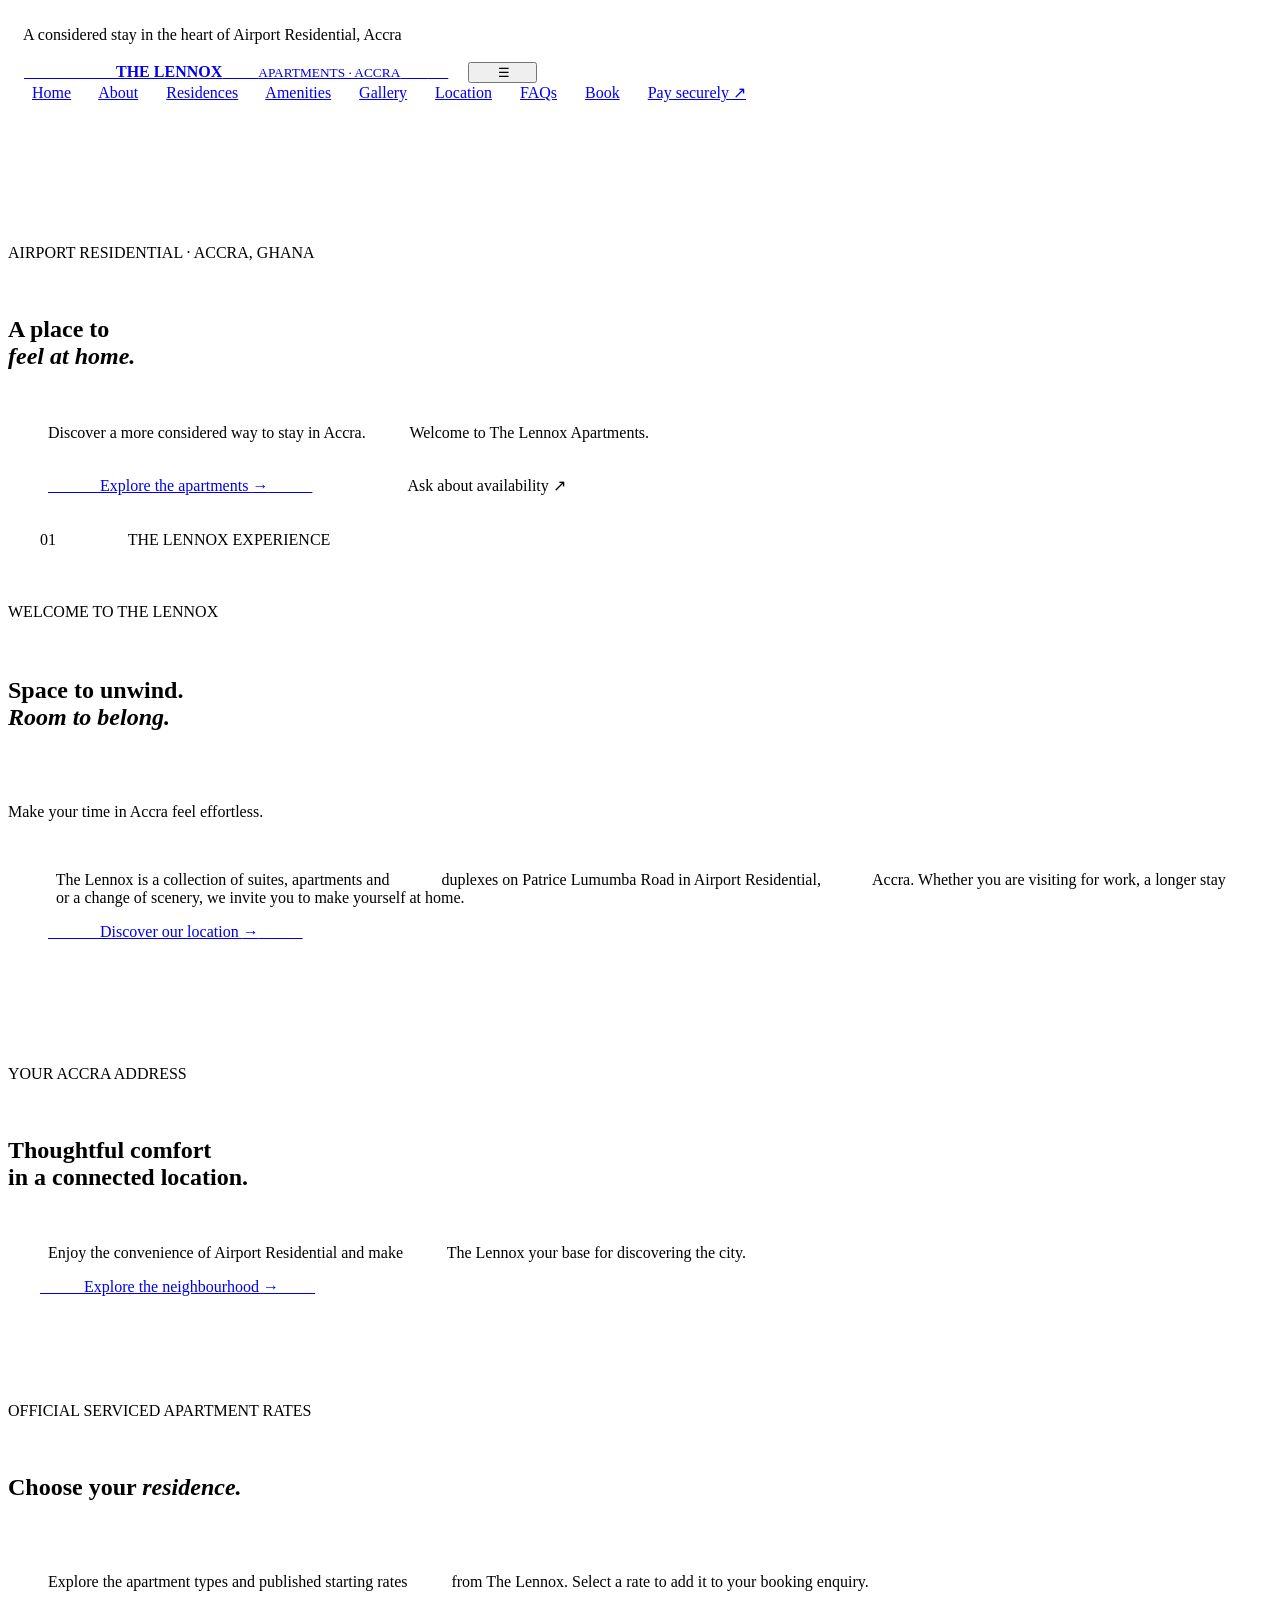
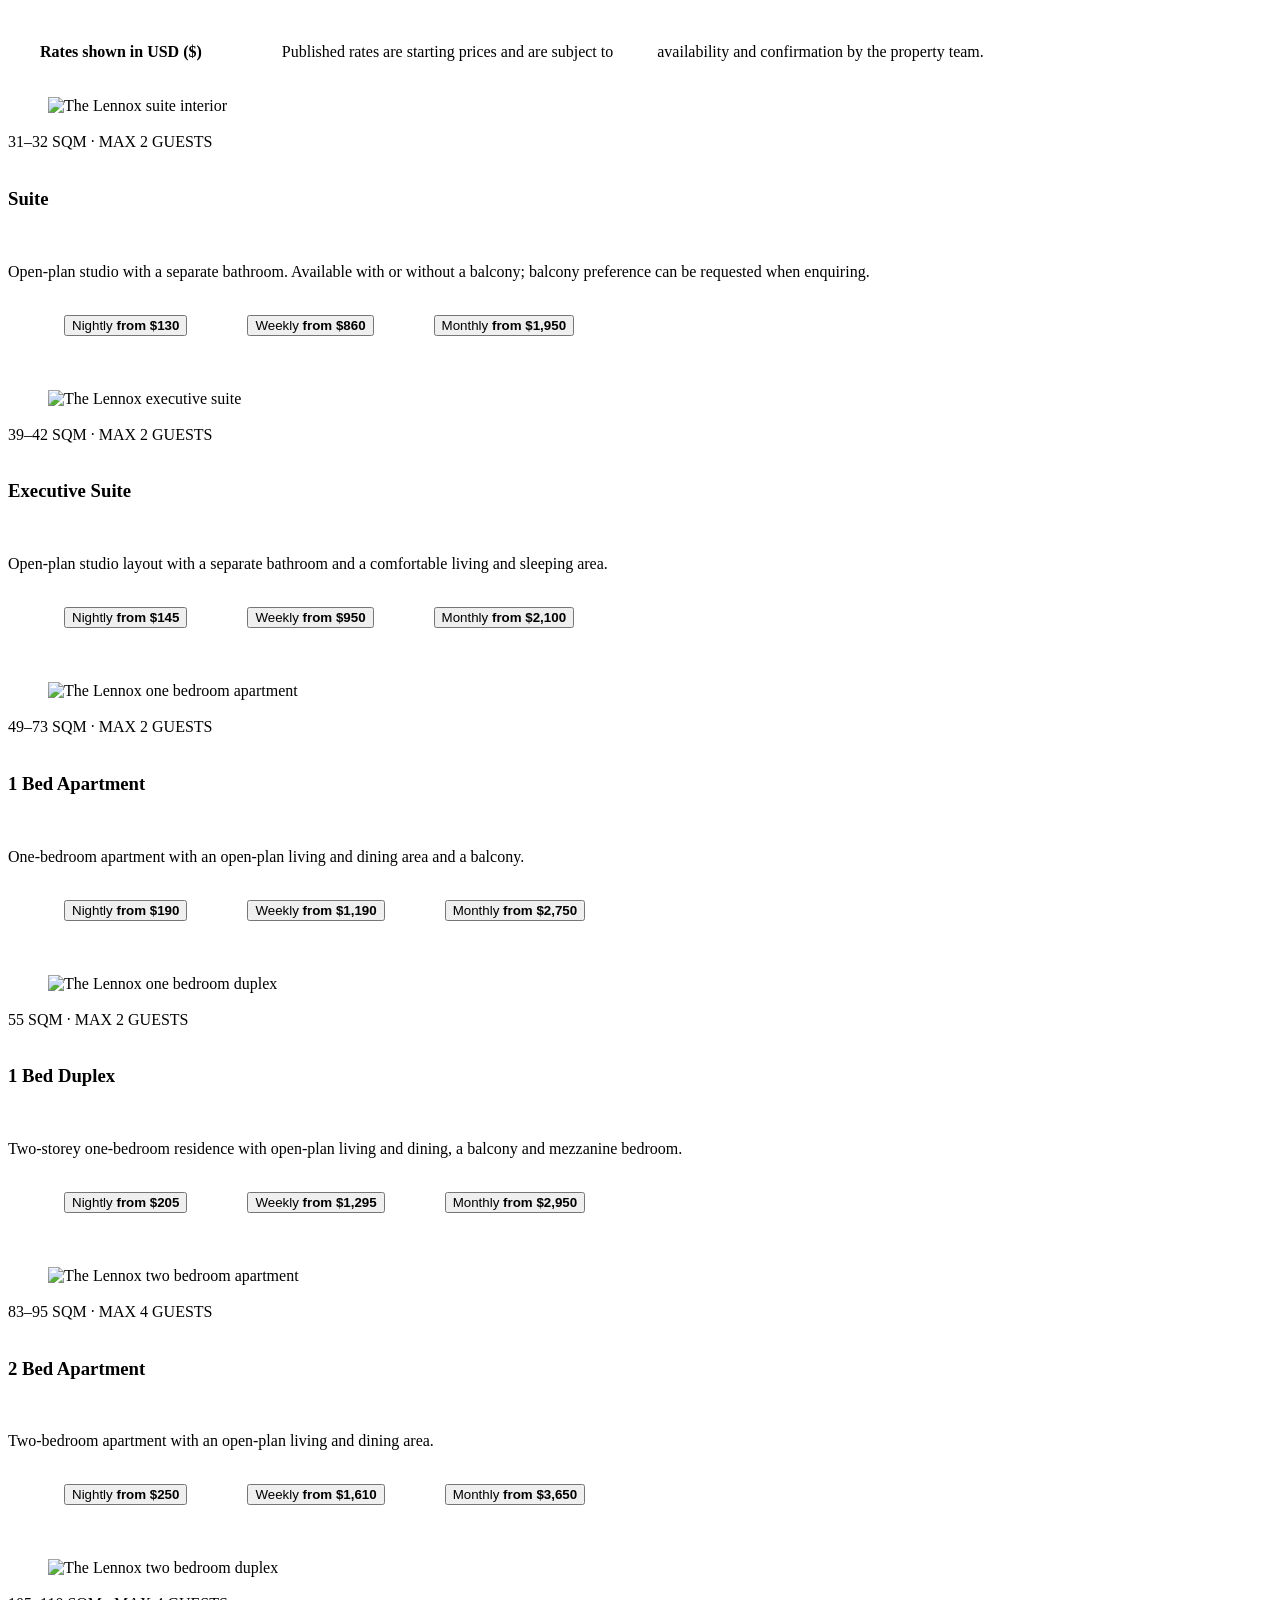
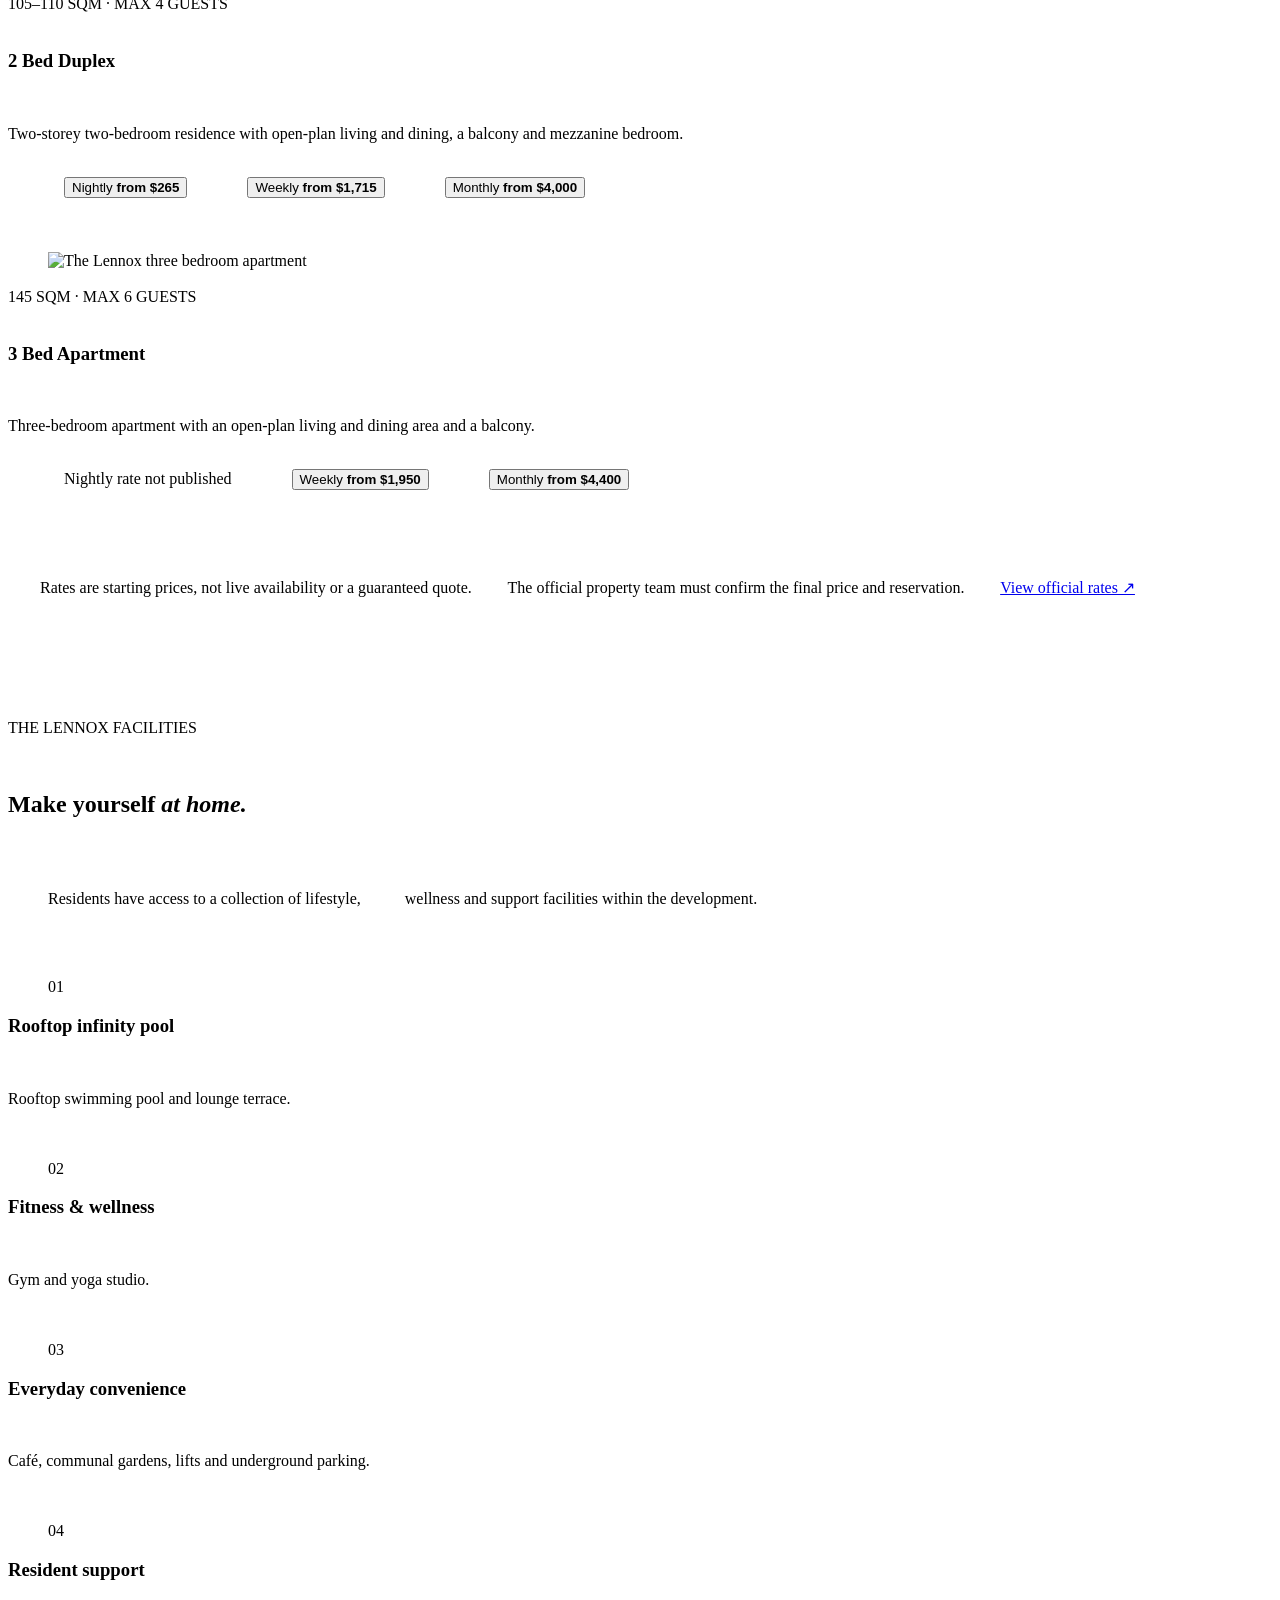
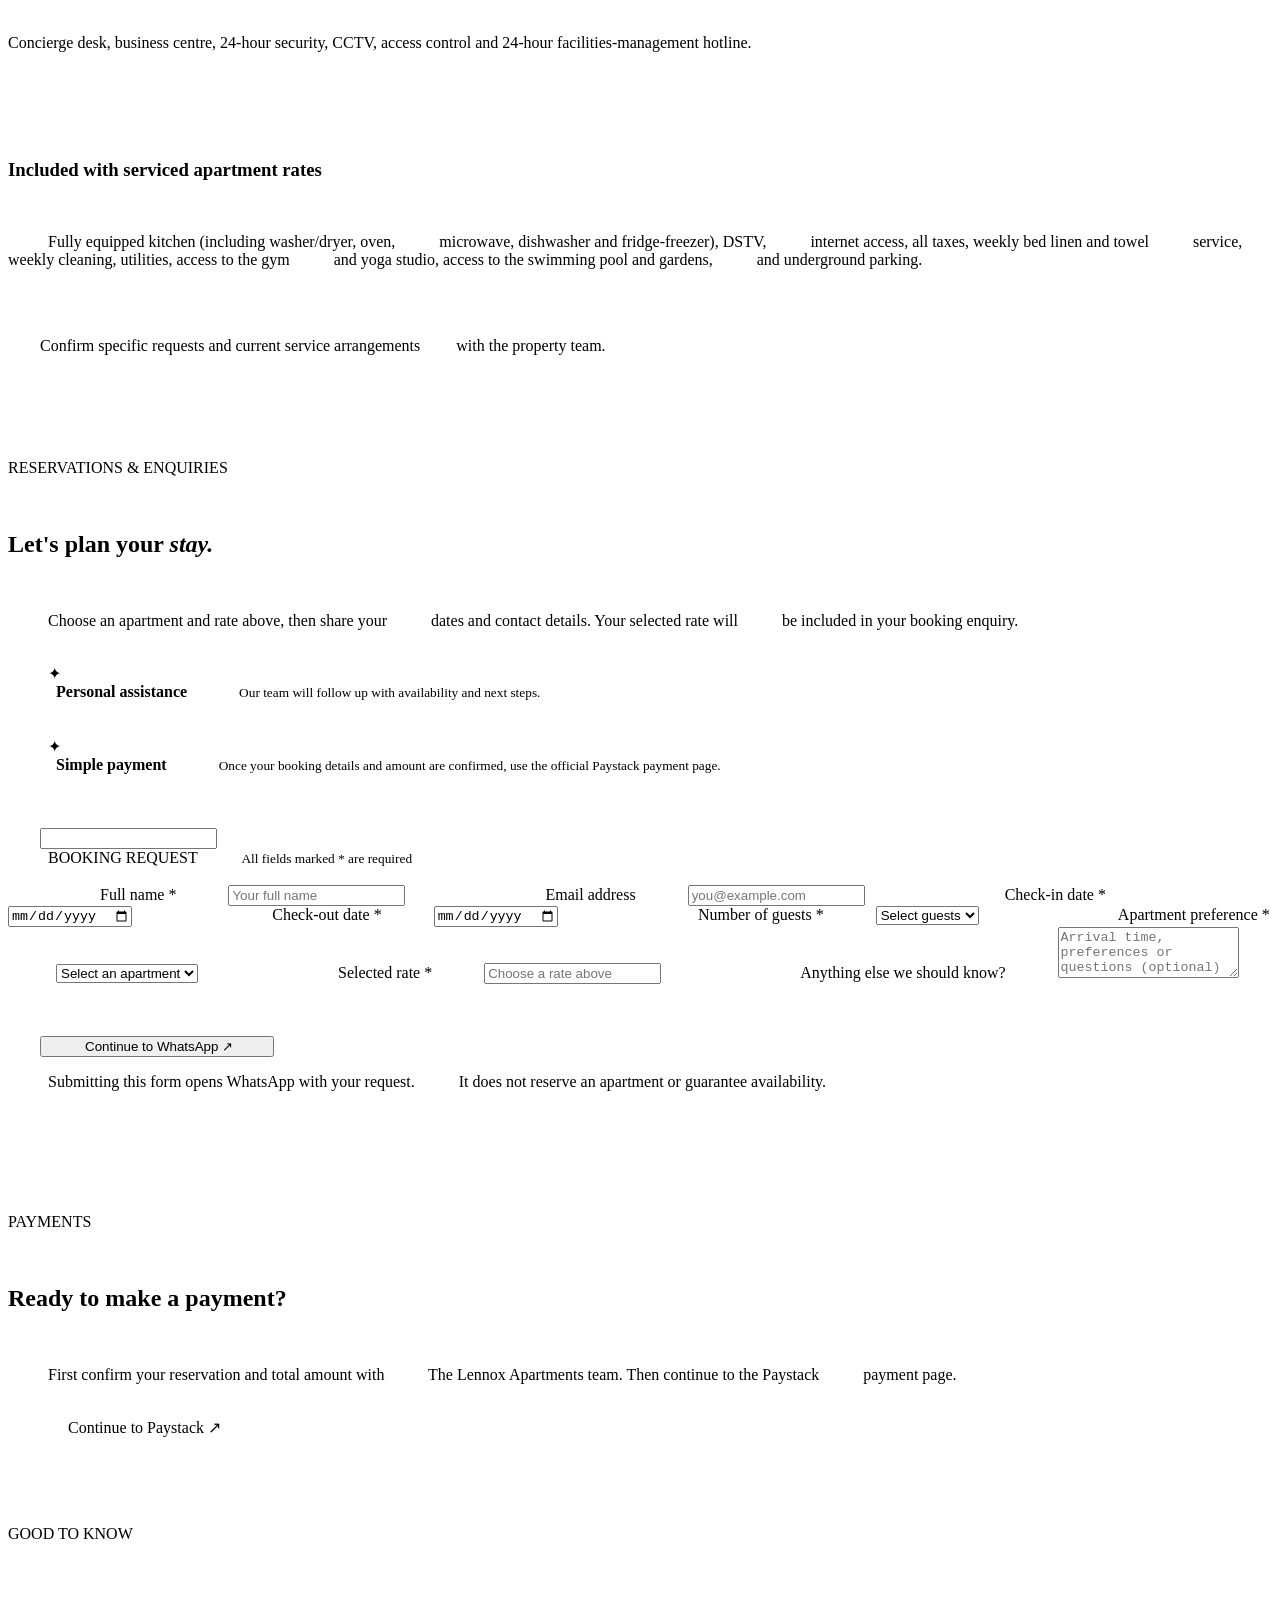
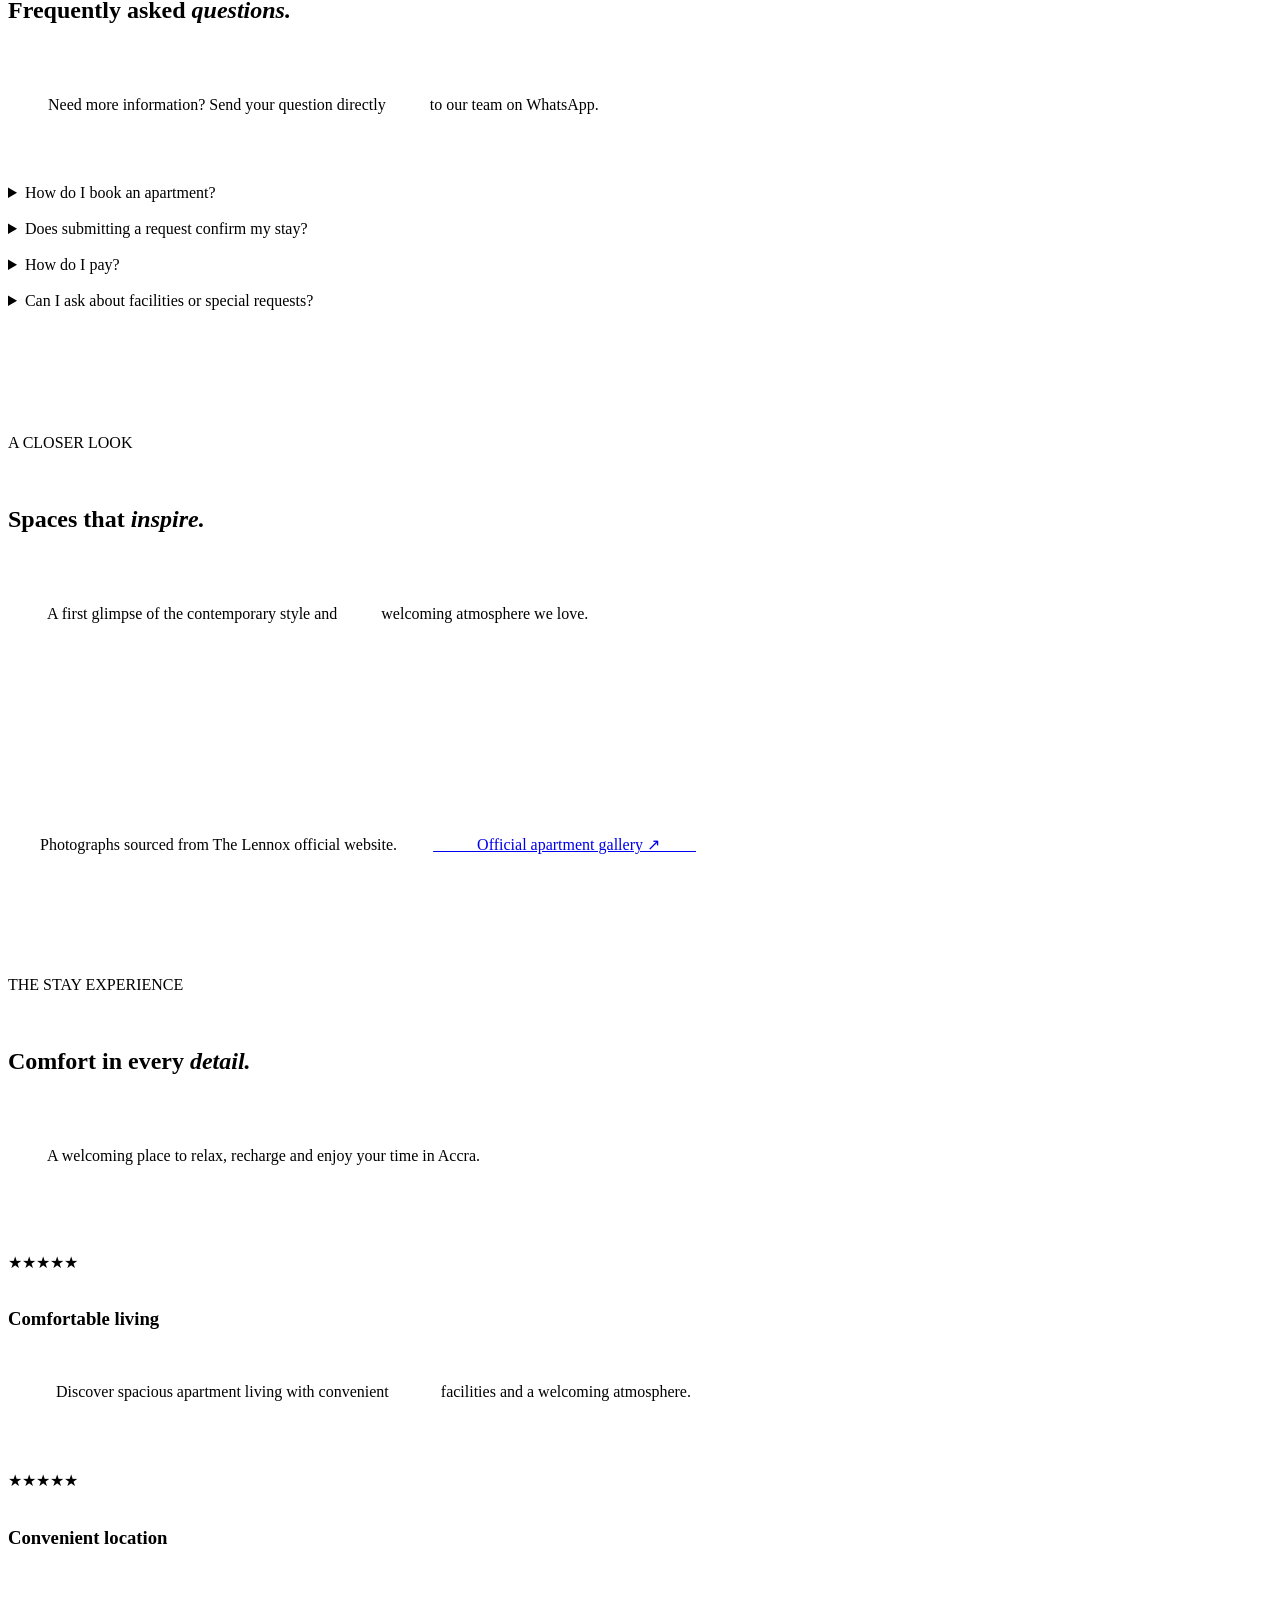
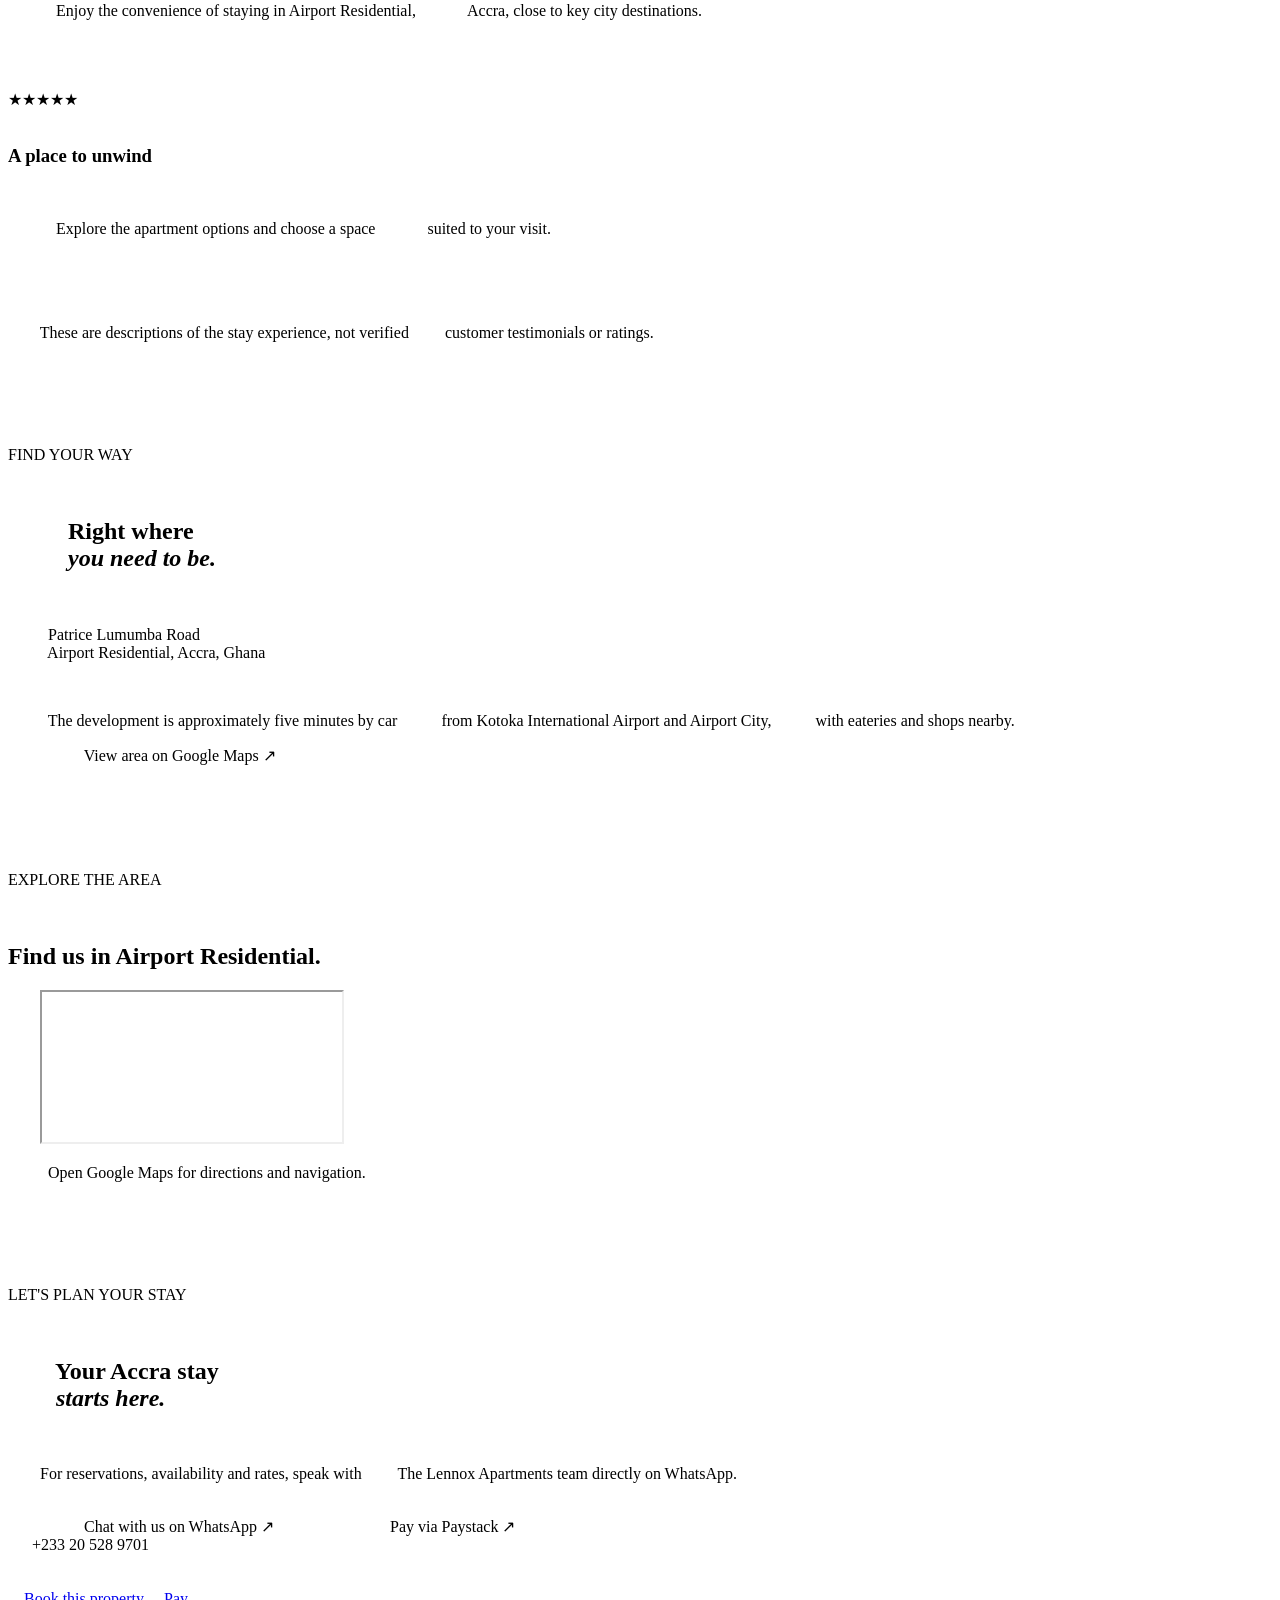
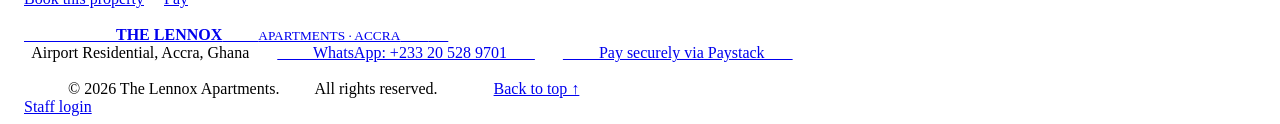
==== commit 4bd190a7: "Update index.html" ====
--- a/index.html
+++ b/index.html
@@ -3,28 +3,564 @@
 <head>
   <meta charset="UTF-8">
   <meta name="viewport" content="width=device-width, initial-scale=1.0">
-  <meta name="description" content="Discover The Lennox Apartments in Airport Residential, Accra, Ghana. Explore our accommodation, send a booking request and pay securely through Paystack after confirmation.">
-  <meta name="theme-color" content="#171714">
-  <title>The Lennox Apartments | Airport Residential, Accra</title>
+
+  <title>The Lennox Apartments | Luxury Serviced Apartments in Accra</title>
+
+  <meta name="description" content="Discover The Lennox Apartments in Airport Residential, Accra, Ghana. Explore luxury serviced apartments, view rates and send a booking enquiry.">
+  <meta name="theme-color" content="#102b4e">
+  <meta name="robots" content="index, follow">
+
+  <meta property="og:type" content="website">
+  <meta property="og:title" content="The Lennox Apartments | Accra">
+  <meta property="og:description" content="Discover comfortable serviced apartment living in Airport Residential, Accra.">
+  <meta property="og:image" content="assets/aerial-building.jpg">
+
   <link rel="icon" href="assets/lennox-mark.svg" type="image/svg+xml">
+
   <link rel="preconnect" href="https://fonts.googleapis.com">
   <link rel="preconnect" href="https://fonts.gstatic.com" crossorigin>
-  <link href="https://fonts.googleapis.com/css2?family=DM+Sans:wght@400;500;600;700&family=Playfair+Display:wght@500;600;700&display=swap" rel="stylesheet">
+
+  <link href="https://fonts.googleapis.com/css2?family=DM+Sans:wght@400;500;600;700;800&family=Playfair+Display:wght@500;600;700&display=swap" rel="stylesheet">
+
   <link rel="stylesheet" href="styles.css">
+
+  <style>
+    :root {
+      --navy: #102b4e;
+      --navy-dark: #091d35;
+      --navy-light: #edf2f8;
+      --white: #ffffff;
+      --light: #f5f7fa;
+      --text: #253247;
+      --muted: #68778b;
+      --border: #e2e8f0;
+      --gold: #c7a66a;
+    }
+
+    * {
+      box-sizing: border-box;
+    }
+
+    html {
+      scroll-behavior: smooth;
+      scroll-padding-top: 90px;
+    }
+
+    body {
+      margin: 0;
+      background: var(--white);
+      color: var(--text);
+      font-family: "DM Sans", Arial, sans-serif;
+      line-height: 1.65;
+    }
+
+    a {
+      color: inherit;
+      text-decoration: none;
+    }
+
+    img {
+      max-width: 100%;
+    }
+
+    button, input, select, textarea {
+      font: inherit;
+    }
+
+    .announcement {
+      background: var(--navy-dark);
+      color: white;
+      text-align: center;
+      padding: 10px 15px;
+      font-size: 11px;
+      letter-spacing: .12em;
+    }
+
+    .site-header {
+      background: rgba(255,255,255,.97);
+      border-bottom: 1px solid var(--border);
+      position: sticky;
+      top: 0;
+      z-index: 1000;
+      backdrop-filter: blur(12px);
+    }
+
+    .brand strong,
+    .brand small {
+      color: var(--navy);
+    }
+
+    .brand-mark {
+      max-width: 48px;
+    }
+
+    .main-nav a {
+      color: var(--navy);
+      transition: color .25s ease;
+    }
+
+    .main-nav a:hover {
+      color: var(--gold);
+    }
+
+    .main-nav .nav-cta {
+      background: var(--navy);
+      color: white;
+      border-radius: 4px;
+      padding: 12px 19px;
+    }
+
+    .menu-toggle {
+      color: var(--navy);
+      background: transparent;
+      border: 1px solid var(--border);
+      border-radius: 5px;
+      padding: 8px 12px;
+      cursor: pointer;
+    }
+
+    .hero {
+      background: var(--navy-dark);
+      min-height: 660px;
+      position: relative;
+      overflow: hidden;
+    }
+
+    .hero-image {
+      background-image:
+        linear-gradient(90deg, rgba(7,23,43,.82), rgba(7,23,43,.20)),
+        url("assets/aerial-building.jpg");
+      background-position: center;
+      background-size: cover;
+    }
+
+    .hero-shade {
+      background: linear-gradient(90deg, rgba(7,23,43,.50), rgba(7,23,43,.08));
+    }
+
+    .hero-content {
+      animation: fadeUp .9s ease both;
+    }
+
+    .hero h1,
+    .hero h1 em,
+    .hero-copy,
+    .hero .eyebrow,
+    .hero-caption {
+      color: white;
+    }
+
+    .button {
+      border-radius: 4px;
+      transition: transform .25s ease, background .25s ease;
+    }
+
+    .button:hover {
+      transform: translateY(-3px);
+    }
+
+    .button-dark {
+      background: var(--navy);
+      color: white;
+    }
+
+    .button-dark:hover {
+      background: var(--navy-dark);
+    }
+
+    .button-gold {
+      background: var(--gold);
+      color: var(--navy-dark);
+    }
+
+    .button-outline {
+      border: 1px solid var(--navy);
+      color: var(--navy);
+    }
+
+    .section-pad {
+      padding-top: 85px;
+      padding-bottom: 85px;
+    }
+
+    .section-kicker {
+      color: var(--navy);
+      font-weight: 700;
+      letter-spacing: .16em;
+      font-size: 11px;
+    }
+
+    h1, h2, h3 {
+      color: var(--navy);
+    }
+
+    h1 em, h2 em {
+      color: var(--gold);
+    }
+
+    .intro,
+    .residences,
+    .amenities,
+    .faq-section,
+    .gallery-section {
+      background: white;
+    }
+
+    .feature-band {
+      background: var(--navy);
+    }
+
+    .feature-text h2,
+    .feature-text p,
+    .feature-text .eyebrow {
+      color: white;
+    }
+
+    .feature-photo {
+      background-image: url("assets/IMG_0390.jpeg");
+      background-position: center;
+      background-size: cover;
+    }
+
+    .residence-grid {
+      gap: 25px;
+    }
+
+    .room-card {
+      background: white;
+      border: 1px solid var(--border);
+      border-radius: 8px;
+      overflow: hidden;
+      box-shadow: 0 8px 28px rgba(16,43,78,.06);
+      transition: transform .3s ease, box-shadow .3s ease;
+    }
+
+    .room-card:hover {
+      transform: translateY(-5px);
+      box-shadow: 0 16px 35px rgba(16,43,78,.12);
+    }
+
+    .room-card img {
+      width: 100%;
+      height: 245px;
+      object-fit: cover;
+      display: block;
+      background: var(--navy-light);
+    }
+
+    .room-topline {
+      color: var(--muted);
+    }
+
+    .rate-options {
+      display: grid;
+      gap: 8px;
+    }
+
+    .rate-choice {
+      display: flex;
+      justify-content: space-between;
+      gap: 10px;
+      width: 100%;
+      padding: 12px;
+      border: 1px solid var(--border);
+      border-radius: 4px;
+      background: var(--light);
+      color: var(--navy);
+      cursor: pointer;
+      text-align: left;
+      transition: .2s ease;
+    }
+
+    .rate-choice:hover,
+    .rate-choice:focus {
+      border-color: var(--navy);
+      background: var(--navy-light);
+    }
+
+    .rate-choice strong {
+      color: var(--navy);
+    }
+
+    .rates-note,
+    .included-panel {
+      background: var(--navy-light);
+      border-radius: 6px;
+      padding: 20px;
+    }
+
+    .amenity-item {
+      border: 1px solid var(--border);
+      border-radius: 6px;
+      padding: 25px;
+      background: white;
+    }
+
+    .amenity-icon {
+      color: var(--gold);
+      font-weight: 700;
+    }
+
+    .booking-section {
+      background: var(--light);
+    }
+
+    .booking-form {
+      background: white;
+      border: 1px solid var(--border);
+      border-radius: 8px;
+      box-shadow: 0 12px 35px rgba(16,43,78,.07);
+      padding: 30px;
+    }
+
+    .form-heading {
+      color: var(--navy);
+    }
+
+    .booking-form input,
+    .booking-form select,
+    .booking-form textarea {
+      width: 100%;
+      padding: 13px;
+      border: 1px solid #d8e0e9;
+      border-radius: 4px;
+      background: white;
+      color: var(--text);
+    }
+
+    .booking-form input:focus,
+    .booking-form select:focus,
+    .booking-form textarea:focus {
+      outline: 2px solid rgba(16,43,78,.15);
+      border-color: var(--navy);
+    }
+
+    .form-error {
+      color: #b42318;
+    }
+
+    .payment-strip {
+      background: var(--navy);
+      color: white;
+    }
+
+    .payment-strip h2,
+    .payment-strip p,
+    .payment-strip .eyebrow {
+      color: white;
+    }
+
+    .faq-list details {
+      border-bottom: 1px solid var(--border);
+      padding: 18px 0;
+    }
+
+    .faq-list summary {
+      color: var(--navy);
+      font-weight: 700;
+      cursor: pointer;
+    }
+
+    .gallery-item {
+      overflow: hidden;
+      border-radius: 6px;
+    }
+
+    .gallery-item img {
+      transition: transform .5s ease;
+    }
+
+    .gallery-item:hover img {
+      transform: scale(1.04);
+    }
+
+    .location-section {
+      background: var(--navy-dark);
+    }
+
+    .location-copy h2,
+    .location-copy p,
+    .location-copy .eyebrow {
+      color: white;
+    }
+
+    .location-image {
+      background-image: url("assets/IMG_0391.jpeg");
+      background-position: center;
+      background-size: cover;
+      min-height: 400px;
+    }
+
+    .guest-feedback {
+      background: var(--light);
+    }
+
+    .feedback-grid {
+      display: grid;
+      grid-template-columns: repeat(3, 1fr);
+      gap: 20px;
+    }
+
+    .feedback-card {
+      background: white;
+      border: 1px solid var(--border);
+      padding: 25px;
+      border-radius: 7px;
+    }
+
+    .feedback-card .stars {
+      color: var(--gold);
+      letter-spacing: 3px;
+    }
+
+    .feedback-card p {
+      color: var(--muted);
+    }
+
+    .feedback-card h3 {
+      font-size: 15px;
+    }
+
+    .contact {
+      text-align: center;
+      background: white;
+    }
+
+    .site-footer {
+      background: var(--navy-dark);
+      color: white;
+    }
+
+    .site-footer a,
+    .site-footer span,
+    .footer-brand strong,
+    .footer-brand small {
+      color: white;
+    }
+
+    .mobile-booking-bar {
+      background: var(--navy);
+    }
+
+    .mobile-booking-bar a {
+      color: white;
+    }
+
+    .note {
+      color: var(--muted);
+    }
+
+    .note a {
+      color: var(--navy);
+      font-weight: 700;
+    }
+
+    .map-section {
+      background: var(--light);
+      padding: 60px 20px;
+    }
+
+    .map-container {
+      max-width: 1150px;
+      margin: auto;
+    }
+
+    .map-frame {
+      width: 100%;
+      height: 380px;
+      border: 0;
+      display: block;
+      border-radius: 8px;
+      box-shadow: 0 8px 28px rgba(16,43,78,.08);
+    }
+
+    .map-container h2 {
+      margin-bottom: 20px;
+    }
+
+    .site-footer > a:last-child {
+      display: inline-block;
+      margin-top: 15px;
+    }
+
+    @keyframes fadeUp {
+      from {
+        opacity: 0;
+        transform: translateY(25px);
+      }
+      to {
+        opacity: 1;
+        transform: translateY(0);
+      }
+    }
+
+    @media (max-width: 768px) {
+      .section-pad {
+        padding-top: 60px;
+        padding-bottom: 60px;
+      }
+
+      .hero {
+        min-height: 590px;
+      }
+
+      .hero-content {
+        padding-left: 22px;
+        padding-right: 22px;
+      }
+
+      .booking-form {
+        padding: 20px;
+      }
+
+      .room-card img {
+        height: 220px;
+      }
+
+      .map-frame {
+        height: 300px;
+      }
+
+      .feedback-grid {
+        grid-template-columns: 1fr;
+      }
+    }
+
+    @media (prefers-reduced-motion: reduce) {
+      *,
+      *::before,
+      *::after {
+        scroll-behavior: auto !important;
+        animation-duration: .01ms !important;
+        transition-duration: .01ms !important;
+      }
+    }
+  </style>
+
   <script src="config.js"></script>
   <script src="https://cdn.jsdelivr.net/npm/@supabase/supabase-js@2"></script>
   <script defer src="script.js"></script>
 </head>
+
 <body>
-  <div class="announcement">A considered stay in the heart of Airport Residential, Accra</div>
+
+  <div class="announcement">
+    A considered stay in the heart of Airport Residential, Accra
+  </div>
 
   <header class="site-header">
+
     <a class="brand" href="#home" aria-label="The Lennox Apartments home">
       <img src="assets/lennox-mark.svg" alt="" class="brand-mark">
-      <span><strong>THE LENNOX</strong><small>APARTMENTS · ACCRA</small></span>
+      <span>
+        <strong>THE LENNOX</strong>
+        <small>APARTMENTS · ACCRA</small>
+      </span>
     </a>
 
-    <button class="menu-toggle" aria-label="Open navigation" aria-expanded="false">☰</button>
+    <button class="menu-toggle" type="button" aria-label="Open navigation" aria-expanded="false">
+      ☰
+    </button>
 
     <nav class="main-nav" aria-label="Main navigation">
       <a href="#home">Home</a>
@@ -33,24 +569,39 @@
       <a href="#amenities">Amenities</a>
       <a href="#gallery">Gallery</a>
       <a href="#location">Location</a>
+      <a href="#faq">FAQs</a>
       <a href="#booking">Book</a>
-      <a class="nav-cta" href="https://paystack.shop/pay/cat-8sewke" target="_blank" rel="noopener">Pay securely <span>↗</span></a>
+      <a class="nav-cta" href="https://paystack.shop/pay/cat-8sewke" target="_blank" rel="noopener noreferrer">Pay securely ↗</a>
     </nav>
+
   </header>
 
   <main>
+
+    <!-- HERO -->
     <section class="hero" id="home">
-      <div class="hero-image" role="img" aria-label="Contemporary luxury apartment building"></div>
+      <div class="hero-image" role="img" aria-label="The Lennox Apartments"></div>
       <div class="hero-shade"></div>
 
       <div class="hero-content">
         <p class="eyebrow light">AIRPORT RESIDENTIAL · ACCRA, GHANA</p>
         <h1>A place to<br><em>feel at home.</em></h1>
-        <p class="hero-copy">Discover a more considered way to stay in Accra. Welcome to The Lennox Apartments.</p>
+
+        <p class="hero-copy">
+          Discover a more considered way to stay in Accra.
+          Welcome to The Lennox Apartments.
+        </p>
 
         <div class="hero-actions">
-          <a class="button button-gold" href="#residences">Explore the apartments <span>→</span></a>
-          <a class="text-link light-link" href="https://wa.me/233205289701?text=Hello%20The%20Lennox%20Apartments%2C%20please%20share%20availability%20and%20rates." target="_blank" rel="noopener">Ask about availability ↗</a>
+          <a class="button button-gold" href="#residences">
+            Explore the apartments <span>→</span>
+          </a>
+
+          <a class="text-link light-link"
+             href="https://wa.me/233205289701?text=Hello%20The%20Lennox%20Apartments%2C%20please%20share%20availability%20and%20rates."
+             target="_blank" rel="noopener noreferrer">
+            Ask about availability ↗
+          </a>
         </div>
       </div>
 
@@ -61,6 +612,7 @@
       </div>
     </section>
 
+    <!-- ABOUT -->
     <section class="intro section-pad" id="about">
       <div class="section-kicker">WELCOME TO THE LENNOX</div>
 
@@ -69,45 +621,73 @@
 
         <div class="intro-copy">
           <p class="large-copy">Make your time in Accra feel effortless.</p>
-          <p>The Lennox is a collection of suites, apartments and duplexes on Patrice Lumumba Road in Airport Residential, Accra. Whether you are visiting for work, a longer stay or a change of scenery, we invite you to make yourself at home.</p>
-          <a class="text-link" href="#location">Discover our location <span>→</span></a>
+
+          <p>
+            The Lennox is a collection of suites, apartments and
+            duplexes on Patrice Lumumba Road in Airport Residential,
+            Accra. Whether you are visiting for work, a longer stay
+            or a change of scenery, we invite you to make yourself at home.
+          </p>
+
+          <a class="text-link" href="#location">
+            Discover our location <span>→</span>
+          </a>
         </div>
       </div>
     </section>
 
+    <!-- FEATURE -->
     <section class="feature-band">
       <div class="feature-photo"></div>
 
       <div class="feature-text">
         <p class="eyebrow">YOUR ACCRA ADDRESS</p>
         <h2>Thoughtful comfort<br>in a connected location.</h2>
-        <p>Enjoy the convenience of Airport Residential and make The Lennox your base for discovering the city.</p>
-        <a class="button button-outline" href="#location">Explore the neighbourhood <span>→</span></a>
+
+        <p>
+          Enjoy the convenience of Airport Residential and make
+          The Lennox your base for discovering the city.
+        </p>
+
+        <a class="button button-outline" href="#location">
+          Explore the neighbourhood <span>→</span>
+        </a>
       </div>
     </section>
 
+    <!-- APARTMENT RATES -->
     <section class="residences section-pad" id="residences">
+
       <div class="section-heading">
         <div>
           <p class="section-kicker">OFFICIAL SERVICED APARTMENT RATES</p>
           <h2>Choose your <em>residence.</em></h2>
         </div>
-        <p>Explore the apartment types and published starting rates from The Lennox. Select a rate to add it to your booking enquiry.</p>
+
+        <p>
+          Explore the apartment types and published starting rates
+          from The Lennox. Select a rate to add it to your booking enquiry.
+        </p>
       </div>
 
       <div class="rates-note">
         <strong>Rates shown in USD ($)</strong>
-        <span>Published rates are “from” prices and are subject to availability and confirmation by the property team.</span>
+        <span>
+          Published rates are starting prices and are subject to
+          availability and confirmation by the property team.
+        </span>
       </div>
 
       <div class="residence-grid">
 
         <article class="room-card">
           <img src="https://images.squarespace-cdn.com/content/v1/62be71981e0fd86079d76741/1658957906824-PB9RFBJLML7S2HL3JB9K/Suites%2B3.png" alt="The Lennox suite interior" loading="lazy">
+
           <div class="room-content">
             <div class="room-topline">31–32 SQM · MAX 2 GUESTS</div>
             <h3>Suite</h3>
             <p>Open-plan studio with a separate bathroom. Available with or without a balcony; balcony preference can be requested when enquiring.</p>
+
             <div class="rate-options">
               <button type="button" class="rate-choice" data-room="Suite" data-rate="$130 per night" data-price="$130">Nightly <strong>from $130</strong></button>
               <button type="button" class="rate-choice" data-room="Suite" data-rate="$860 per week" data-price="$860">Weekly <strong>from $860</strong></button>
@@ -118,10 +698,12 @@
 
         <article class="room-card">
           <img src="https://images.squarespace-cdn.com/content/v1/62be71981e0fd86079d76741/1658957868966-Q499GQX01GTGW98D0DM8/Exec%2BSuites%2B3.png" alt="The Lennox executive suite" loading="lazy">
+
           <div class="room-content">
             <div class="room-topline">39–42 SQM · MAX 2 GUESTS</div>
             <h3>Executive Suite</h3>
             <p>Open-plan studio layout with a separate bathroom and a comfortable living and sleeping area.</p>
+
             <div class="rate-options">
               <button type="button" class="rate-choice" data-room="Executive Suite" data-rate="$145 per night" data-price="$145">Nightly <strong>from $145</strong></button>
               <button type="button" class="rate-choice" data-room="Executive Suite" data-rate="$950 per week" data-price="$950">Weekly <strong>from $950</strong></button>
@@ -131,11 +713,13 @@
         </article>
 
         <article class="room-card">
-          <img src="https://images.squarespace-cdn.com/content/v1/62be71981e0fd86079d76741/1658957706277-4OXYUPQWCGYMU7D4CIF4/1%2BBeds%2B1.png" alt="The Lennox one bedroom apartment living area" loading="lazy">
+          <img src="https://images.squarespace-cdn.com/content/v1/62be71981e0fd86079d76741/1658957706277-4OXYUPQWCGYMU7D4CIF4/1%2BBeds%2B1.png" alt="The Lennox one bedroom apartment" loading="lazy">
+
           <div class="room-content">
             <div class="room-topline">49–73 SQM · MAX 2 GUESTS</div>
             <h3>1 Bed Apartment</h3>
             <p>One-bedroom apartment with an open-plan living and dining area and a balcony.</p>
+
             <div class="rate-options">
               <button type="button" class="rate-choice" data-room="1 Bed Apartment" data-rate="$190 per night" data-price="$190">Nightly <strong>from $190</strong></button>
               <button type="button" class="rate-choice" data-room="1 Bed Apartment" data-rate="$1,190 per week" data-price="$1,190">Weekly <strong>from $1,190</strong></button>
@@ -145,11 +729,13 @@
         </article>
 
         <article class="room-card">
-          <img src="https://images.squarespace-cdn.com/content/v1/62be71981e0fd86079d76741/1658957667809-MQ9U3R0HH6QXAZ25GAAR/1%2BBD%2B%2B3.png" alt="The Lennox one bedroom duplex living area" loading="lazy">
+          <img src="https://images.squarespace-cdn.com/content/v1/62be71981e0fd86079d76741/1658957667809-MQ9U3R0HH6QXAZ25GAAR/1%2BBD%2B%2B3.png" alt="The Lennox one bedroom duplex" loading="lazy">
+
           <div class="room-content">
             <div class="room-topline">55 SQM · MAX 2 GUESTS</div>
             <h3>1 Bed Duplex</h3>
             <p>Two-storey one-bedroom residence with open-plan living and dining, a balcony and mezzanine bedroom.</p>
+
             <div class="rate-options">
               <button type="button" class="rate-choice" data-room="1 Bed Duplex" data-rate="$205 per night" data-price="$205">Nightly <strong>from $205</strong></button>
               <button type="button" class="rate-choice" data-room="1 Bed Duplex" data-rate="$1,295 per week" data-price="$1,295">Weekly <strong>from $1,295</strong></button>
@@ -159,11 +745,13 @@
         </article>
 
         <article class="room-card">
-          <img src="https://images.squarespace-cdn.com/content/v1/62be71981e0fd86079d76741/1658957740642-L7VHN2F58JH4M8GAZ84R/2%2BBed%2B2.png" alt="The Lennox two bedroom apartment living and dining area" loading="lazy">
+          <img src="https://images.squarespace-cdn.com/content/v1/62be71981e0fd86079d76741/1658957740642-L7VHN2F58JH4M8GAZ84R/2%2BBed%2B2.png" alt="The Lennox two bedroom apartment" loading="lazy">
+
           <div class="room-content">
             <div class="room-topline">83–95 SQM · MAX 4 GUESTS</div>
             <h3>2 Bed Apartment</h3>
             <p>Two-bedroom apartment with an open-plan living and dining area.</p>
+
             <div class="rate-options">
               <button type="button" class="rate-choice" data-room="2 Bed Apartment" data-rate="$250 per night" data-price="$250">Nightly <strong>from $250</strong></button>
               <button type="button" class="rate-choice" data-room="2 Bed Apartment" data-rate="$1,610 per week" data-price="$1,610">Weekly <strong>from $1,610</strong></button>
@@ -173,11 +761,13 @@
         </article>
 
         <article class="room-card">
-          <img src="https://images.squarespace-cdn.com/content/v1/62be71981e0fd86079d76741/1658957740642-L7VHN2F58JH4M8GAZ84R/2%2BBed%2B2.png" alt="The Lennox two bedroom duplex interior" loading="lazy">
+          <img src="https://images.squarespace-cdn.com/content/v1/62be71981e0fd86079d76741/1658957740642-L7VHN2F58JH4M8GAZ84R/2%2BBed%2B2.png" alt="The Lennox two bedroom duplex" loading="lazy">
+
           <div class="room-content">
             <div class="room-topline">105–110 SQM · MAX 4 GUESTS</div>
             <h3>2 Bed Duplex</h3>
             <p>Two-storey two-bedroom residence with open-plan living and dining, a balcony and mezzanine bedroom.</p>
+
             <div class="rate-options">
               <button type="button" class="rate-choice" data-room="2 Bed Duplex" data-rate="$265 per night" data-price="$265">Nightly <strong>from $265</strong></button>
               <button type="button" class="rate-choice" data-room="2 Bed Duplex" data-rate="$1,715 per week" data-price="$1,715">Weekly <strong>from $1,715</strong></button>
@@ -187,11 +777,13 @@
         </article>
 
         <article class="room-card">
-          <img src="https://images.squarespace-cdn.com/content/v1/62be71981e0fd86079d76741/1658957819280-14QFVSUGWD2U1KH46CGS/3%2BBed%2B1.png" alt="The Lennox three bedroom apartment bedroom" loading="lazy">
+          <img src="https://images.squarespace-cdn.com/content/v1/62be71981e0fd86079d76741/1658957819280-14QFVSUGWD2U1KH46CGS/3%2BBed%2B1.png" alt="The Lennox three bedroom apartment" loading="lazy">
+
           <div class="room-content">
             <div class="room-topline">145 SQM · MAX 6 GUESTS</div>
             <h3>3 Bed Apartment</h3>
             <p>Three-bedroom apartment with an open-plan living and dining area and a balcony.</p>
+
             <div class="rate-options">
               <span class="rate-unavailable">Nightly rate not published</span>
               <button type="button" class="rate-choice" data-room="3 Bed Apartment" data-rate="$1,950 per week" data-price="$1,950">Weekly <strong>from $1,950</strong></button>
@@ -202,60 +794,97 @@
 
       </div>
 
-      <p class="note">Rates are copied from the official Lennox serviced-apartments page and are starting rates, not live availability or a guaranteed quote. The official property team must confirm the final price and reservation. <a href="https://www.thelennox.com/serviced-apartments" target="_blank" rel="noopener">View official rates ↗</a></p>
+      <p class="note">
+        Rates are starting prices, not live availability or a guaranteed quote.
+        The official property team must confirm the final price and reservation.
+        <a href="https://www.thelennox.com/serviced-apartments" target="_blank" rel="noopener noreferrer">View official rates ↗</a>
+      </p>
+
     </section>
 
+    <!-- AMENITIES -->
     <section class="amenities section-pad" id="amenities">
+
       <div class="section-heading">
         <div>
           <p class="section-kicker">THE LENNOX FACILITIES</p>
           <h2>Make yourself <em>at home.</em></h2>
         </div>
-        <p>Residents have access to a collection of lifestyle, wellness and support facilities within the development.</p>
+
+        <p>
+          Residents have access to a collection of lifestyle,
+          wellness and support facilities within the development.
+        </p>
       </div>
 
       <div class="amenity-grid">
+
         <article class="amenity-item">
           <span class="amenity-icon">01</span>
           <h3>Rooftop infinity pool</h3>
           <p>Rooftop swimming pool and lounge terrace.</p>
         </article>
+
         <article class="amenity-item">
           <span class="amenity-icon">02</span>
           <h3>Fitness & wellness</h3>
           <p>Gym and yoga studio.</p>
         </article>
+
         <article class="amenity-item">
           <span class="amenity-icon">03</span>
           <h3>Everyday convenience</h3>
           <p>Café, communal gardens, lifts and underground parking.</p>
         </article>
+
         <article class="amenity-item">
           <span class="amenity-icon">04</span>
           <h3>Resident support</h3>
           <p>Concierge desk, business centre, 24-hour security, CCTV, access control and 24-hour facilities-management hotline.</p>
         </article>
+
       </div>
 
       <div class="included-panel">
         <h3>Included with serviced apartment rates</h3>
-        <p>Fully equipped kitchen (including washer/dryer, oven, microwave, dishwasher and fridge-freezer), DSTV, internet access, all taxes, weekly bed linen and towel service, weekly cleaning, utilities, access to the gym and yoga studio, access to the swimming pool and gardens, and underground parking.</p>
-      </div>
-
-      <p class="note">The inclusions above are stated on the official serviced-apartments page. Confirm any specific request or current service arrangements with the property team.</p>
+
+        <p>
+          Fully equipped kitchen (including washer/dryer, oven,
+          microwave, dishwasher and fridge-freezer), DSTV,
+          internet access, all taxes, weekly bed linen and towel
+          service, weekly cleaning, utilities, access to the gym
+          and yoga studio, access to the swimming pool and gardens,
+          and underground parking.
+        </p>
+      </div>
+
+      <p class="note">
+        Confirm specific requests and current service arrangements
+        with the property team.
+      </p>
+
     </section>
 
+    <!-- BOOKING -->
     <section class="booking-section section-pad" id="booking">
+
       <div class="booking-intro">
+
         <p class="section-kicker">RESERVATIONS & ENQUIRIES</p>
+
         <h2>Let's plan your <em>stay.</em></h2>
-        <p>Choose an apartment and rate above, then share your dates and contact details. Your selected rate will be included in your WhatsApp booking enquiry.</p>
+
+        <p>
+          Choose an apartment and rate above, then share your
+          dates and contact details. Your selected rate will
+          be included in your booking enquiry.
+        </p>
 
         <div class="booking-assurance">
           <span>✦</span>
           <div>
             <strong>Personal assistance</strong>
-            <small>Our team will follow up with availability and the next steps.</small>
+            <small>Our team will follow up with availability and next steps.</small>
           </div>
         </div>
 
@@ -266,11 +895,11 @@
             <small>Once your booking details and amount are confirmed, use the official Paystack payment page.</small>
           </div>
         </div>
+
       </div>
 
       <form class="booking-form" id="booking-form">
 
-        <!-- Hidden spam-protection field. Genuine guests should leave this empty. -->
         <input
           type="text"
           name="company_website"
@@ -286,23 +915,29 @@
         </div>
 
         <div class="form-grid">
-          <label>Full name *
+
+          <label>
+            Full name *
             <input name="name" autocomplete="name" required placeholder="Your full name">
           </label>
 
-          <label>Email address
+          <label>
+            Email address
             <input name="email" type="email" autocomplete="email" placeholder="you@example.com">
           </label>
 
-          <label>Check-in date *
+          <label>
+            Check-in date *
             <input name="checkin" type="date" required>
           </label>
 
-          <label>Check-out date *
+          <label>
+            Check-out date *
             <input name="checkout" type="date" required>
           </label>
 
-          <label>Number of guests *
+          <label>
+            Number of guests *
             <select name="guests" required>
               <option value="">Select guests</option>
               <option>1</option>
@@ -313,7 +948,8 @@
             </select>
           </label>
 
-          <label>Apartment preference *
+          <label>
+            Apartment preference *
             <select name="apartment" id="apartment-select" required>
               <option value="">Select an apartment</option>
               <option>Suite</option>
@@ -326,13 +962,16 @@
             </select>
           </label>
 
-          <label>Selected rate *
+          <label>
+            Selected rate *
             <input name="selected_rate" id="selected-rate" required readonly placeholder="Choose a rate above">
           </label>
 
-          <label class="full-field">Anything else we should know?
+          <label class="full-field">
+            Anything else we should know?
             <textarea name="notes" rows="3" placeholder="Arrival time, preferences or questions (optional)"></textarea>
           </label>
+
         </div>
 
         <p class="form-error" id="form-error" role="alert" aria-live="polite"></p>
@@ -341,585 +980,339 @@
           Continue to WhatsApp <span>↗</span>
         </button>
 
-        <p class="form-disclaimer">Submitting this form opens WhatsApp with your request. It does not reserve an apartment or guarantee availability.</p>
+        <p class="form-disclaimer">
+          Submitting this form opens WhatsApp with your request.
+          It does not reserve an apartment or guarantee availability.
+        </p>
+
       </form>
+
     </section>
 
+    <!-- PAYMENT -->
     <section class="payment-strip" id="payment">
+
       <div>
         <p class="eyebrow">PAYMENTS</p>
         <h2>Ready to make a payment?</h2>
-        <p>First confirm your reservation and total amount with The Lennox Apartments team. Then continue to the Paystack payment page.</p>
-      </div>
-      <a class="button button-gold" href="https://paystack.shop/pay/cat-8sewke" target="_blank" rel="noopener">Continue to Paystack <span>↗</span></a>
+
+        <p>
+          First confirm your reservation and total amount with
+          The Lennox Apartments team. Then continue to the Paystack
+          payment page.
+        </p>
+      </div>
+
+      <a class="button button-gold"
+         href="https://paystack.shop/pay/cat-8sewke"
+         target="_blank" rel="noopener noreferrer">
+        Continue to Paystack <span>↗</span>
+      </a>
+
     </section>
 
+    <!-- FAQ -->
     <section class="faq-section section-pad" id="faq">
+
       <div class="section-heading">
         <div>
           <p class="section-kicker">GOOD TO KNOW</p>
           <h2>Frequently asked <em>questions.</em></h2>
         </div>
-        <p>Need more information? Send your question directly to our team on WhatsApp.</p>
+
+        <p>
+          Need more information? Send your question directly
+          to our team on WhatsApp.
+        </p>
       </div>
 
       <div class="faq-list">
+
         <details>
           <summary>How do I book an apartment?</summary>
-          <p>Complete the booking request form and continue to WhatsApp. The team will confirm availability, apartment options and rates.</p>
+          <p>
+            Complete the booking request form and continue to WhatsApp.
+            The team will confirm availability, apartment options and rates.
+          </p>
         </details>
 
         <details>
           <summary>Does submitting a request confirm my stay?</summary>
-          <p>No. Your reservation is confirmed only after the property team has checked availability and explicitly confirmed your booking.</p>
+          <p>
+            No. Your reservation is confirmed only after the property
+            team has checked availability and explicitly confirmed
+            your booking.
+          </p>
         </details>
 
         <details>
           <summary>How do I pay?</summary>
-          <p>After the team confirms your reservation and the amount due, you can use the Paystack payment link on this website. Always verify the amount and payment details before paying.</p>
+          <p>
+            After the team confirms your reservation and the amount due,
+            you can use the Paystack payment link on this website.
+            Always verify the amount and payment details before paying.
+          </p>
         </details>
 
         <details>
           <summary>Can I ask about facilities or special requests?</summary>
-          <p>Yes. Include your questions in the booking form or contact the team on WhatsApp. Facilities and special requests are subject to confirmation.</p>
+          <p>
+            Yes. Include your questions in the booking form or contact
+            the team on WhatsApp. Facilities and special requests are
+            subject to confirmation.
+          </p>
         </details>
-      </div>
+
+      </div>
+
     </section>
 
+    <!-- GALLERY -->
     <section class="gallery-section section-pad" id="gallery">
+
       <div class="section-heading">
         <div>
           <p class="section-kicker">A CLOSER LOOK</p>
           <h2>Spaces that <em>inspire.</em></h2>
         </div>
-        <p>A first glimpse of the contemporary style and welcoming atmosphere we love.</p>
+
+        <p>
+          A first glimpse of the contemporary style and
+          welcoming atmosphere we love.
+        </p>
       </div>
 
       <div class="gallery-grid">
+
         <div class="gallery-item gallery-large">
-          <img src="https://images.squarespace-cdn.com/content/v1/62be71981e0fd86079d76741/1658957740642-L7VHN2F58JH4M8GAZ84R/2%2BBed%2B2.png" alt="Official photograph of a Lennox two bedroom apartment living area" loading="lazy">
+          <img
+            src="https://images.squarespace-cdn.com/content/v1/62be71981e0fd86079d76741/1658957740642-L7VHN2F58JH4M8GAZ84R/2%2BBed%2B2.png"
+            alt="The Lennox two bedroom apartment living area"
+            loading="lazy"
+          >
         </div>
+
         <div class="gallery-item">
-          <img src="https://images.squarespace-cdn.com/content/v1/62be71981e0fd86079d76741/1658957868966-Q499GQX01GTGW98D0DM8/Exec%2BSuites%2B3.png" alt="Official photograph of a Lennox executive suite" loading="lazy">
+          <img
+            src="https://images.squarespace-cdn.com/content/v1/62be71981e0fd86079d76741/1658957868966-Q499GQX01GTGW98D0DM8/Exec%2BSuites%2B3.png"
+            alt="The Lennox executive suite"
+            loading="lazy"
+          >
         </div>
+
         <div class="gallery-item">
-          <img src="https://images.squarespace-cdn.com/content/v1/62be71981e0fd86079d76741/1658957819280-14QFVSUGWD2U1KH46CGS/3%2BBed%2B1.png" alt="Official photograph of a Lennox three bedroom apartment" loading="lazy">
+          <img
+            src="https://images.squarespace-cdn.com/content/v1/62be71981e0fd86079d76741/1658957819280-14QFVSUGWD2U1KH46CGS/3%2BBed%2B1.png"
+            alt="The Lennox three bedroom apartment"
+            loading="lazy"
+          >
         </div>
-      </div>
-
-      <p class="note">Photographs sourced from The Lennox official website. <a href="https://www.thelennox.com/serviced-apartments" target="_blank" rel="noopener">Official photo and apartment gallery ↗</a></p>
+
+      </div>
+
+      <p class="note">
+        Photographs sourced from The Lennox official website.
+        <a href="https://www.thelennox.com/serviced-apartments"
+           target="_blank" rel="noopener noreferrer">
+          Official apartment gallery ↗
+        </a>
+      </p>
+
     </section>
 
+    <!-- GUEST FEEDBACK -->
+    <section class="guest-feedback section-pad" id="guest-feedback">
+
+      <div class="section-heading">
+        <div>
+          <p class="section-kicker">THE STAY EXPERIENCE</p>
+          <h2>Comfort in every <em>detail.</em></h2>
+        </div>
+
+        <p>
+          A welcoming place to relax, recharge and enjoy your time in Accra.
+        </p>
+      </div>
+
+      <div class="feedback-grid">
+
+        <article class="feedback-card">
+          <div class="stars" aria-label="Five stars">★★★★★</div>
+          <h3>Comfortable living</h3>
+          <p>
+            Discover spacious apartment living with convenient
+            facilities and a welcoming atmosphere.
+          </p>
+        </article>
+
+        <article class="feedback-card">
+          <div class="stars" aria-label="Five stars">★★★★★</div>
+          <h3>Convenient location</h3>
+          <p>
+            Enjoy the convenience of staying in Airport Residential,
+            Accra, close to key city destinations.
+          </p>
+        </article>
+
+        <article class="feedback-card">
+          <div class="stars" aria-label="Five stars">★★★★★</div>
+          <h3>A place to unwind</h3>
+          <p>
+            Explore the apartment options and choose a space
+            suited to your visit.
+          </p>
+        </article>
+
+      </div>
+
+      <p class="note">
+        These are descriptions of the stay experience, not verified
+        customer testimonials or ratings.
+      </p>
+
+    </section>
+
+    <!-- LOCATION -->
     <section class="location-section" id="location">
+
       <div class="location-copy">
+
         <p class="eyebrow">FIND YOUR WAY</p>
-        <h2>Right where<br><em>you need to be.</em></h2>
-        <p class="location-name">Patrice Lumumba Road<br>Airport Residential, Accra, Ghana</p>
-        <p>The development is approximately five minutes by car from Kotoka International Airport and Airport City, with eateries and shops nearby.</p>
-        <a class="button button-gold" href="https://www.google.com/maps/search/?api=1&query=Airport+Residential%2C+Accra%2C+Ghana" target="_blank" rel="noopener">View area on Google Maps ↗</a>
-      </div>
+
+        <h2>
+          Right where<br>
+          <em>you need to be.</em>
+        </h2>
+
+        <p class="location-name">
+          Patrice Lumumba Road<br>
+          Airport Residential, Accra, Ghana
+        </p>
+
+        <p>
+          The development is approximately five minutes by car
+          from Kotoka International Airport and Airport City,
+          with eateries and shops nearby.
+        </p>
+
+        <a class="button button-gold"
+           href="https://www.google.com/maps/search/?api=1&query=Airport+Residential%2C+Accra%2C+Ghana"
+           target="_blank" rel="noopener noreferrer">
+          View area on Google Maps ↗
+        </a>
+
+      </div>
+
       <div class="location-image" role="img" aria-label="Accra city skyline"></div>
+
     </section>
 
+    <!-- MAP -->
+    <section class="map-section">
+
+      <div class="map-container">
+
+        <p class="section-kicker">EXPLORE THE AREA</p>
+        <h2>Find us in Airport Residential.</h2>
+
+        <iframe
+          class="map-frame"
+          title="Airport Residential Accra map"
+          src="https://maps.google.com/maps?q=Airport%20Residential%2C%20Accra%2C%20Ghana&t=&z=14&ie=UTF8&iwloc=&output=embed"
+          loading="lazy"
+          referrerpolicy="no-referrer-when-downgrade"
+          allowfullscreen>
+        </iframe>
+
+        <p class="note">
+          Open Google Maps for directions and navigation.
+        </p>
+
+      </div>
+
+    </section>
+
+    <!-- CONTACT -->
     <section class="contact section-pad">
+
       <p class="section-kicker">LET'S PLAN YOUR STAY</p>
-      <h2>Your Accra stay<br><em>starts here.</em></h2>
-      <p>For reservations, availability and rates, speak with The Lennox Apartments team directly on WhatsApp.</p>
+
+      <h2>
+        Your Accra stay<br>
+        <em>starts here.</em>
+      </h2>
+
+      <p>
+        For reservations, availability and rates, speak with
+        The Lennox Apartments team directly on WhatsApp.
+      </p>
 
       <div class="contact-actions">
-        <a class="button button-dark" href="https://wa.me/233205289701?text=Hello%20The%20Lennox%20Apartments%2C%20I%27d%20like%20to%20enquire%20about%20a%20stay." target="_blank" rel="noopener">Chat with us on WhatsApp <span>↗</span></a>
-        <a class="button button-outline" href="https://paystack.shop/pay/cat-8sewke" target="_blank" rel="noopener">Pay via Paystack <span>↗</span></a>
+
+        <a class="button button-dark"
+           href="https://wa.me/233205289701?text=Hello%20The%20Lennox%20Apartments%2C%20I%27d%20like%20to%20enquire%20about%20a%20stay."
+           target="_blank" rel="noopener noreferrer">
+          Chat with us on WhatsApp <span>↗</span>
+        </a>
+
+        <a class="button button-outline"
+           href="https://paystack.shop/pay/cat-8sewke"
+           target="_blank" rel="noopener noreferrer">
+          Pay via Paystack <span>↗</span>
+        </a>
+
       </div>
 
       <span class="contact-number">+233 20 528 9701</span>
+
     </section>
+
   </main>
 
+  <!-- MOBILE BOOKING BAR -->
   <div class="mobile-booking-bar">
     <a href="#booking">Book this property</a>
-    <a href="https://paystack.shop/pay/cat-8sewke" target="_blank" rel="noopener">Pay</a>
+    <a href="https://paystack.shop/pay/cat-8sewke" target="_blank" rel="noopener noreferrer">Pay</a>
   </div>
 
+  <!-- FOOTER -->
   <footer class="site-footer">
+
     <a class="brand footer-brand" href="#home">
       <img src="assets/lennox-mark.svg" alt="" class="brand-mark">
-      <span><strong>THE LENNOX</strong><small>APARTMENTS · ACCRA</small></span>
+
+      <span>
+        <strong>THE LENNOX</strong>
+        <small>APARTMENTS · ACCRA</small>
+      </span>
     </a>
 
     <div class="footer-details">
       <span>Airport Residential, Accra, Ghana</span>
-      <a href="https://wa.me/233205289701" target="_blank" rel="noopener">WhatsApp: +233 20 528 9701</a>
-      <a href="https://paystack.shop/pay/cat-8sewke" target="_blank" rel="noopener">Pay securely via Paystack</a>
+
+      <a href="https://wa.me/233205289701"
+         target="_blank" rel="noopener noreferrer">
+        WhatsApp: +233 20 528 9701
+      </a>
+
+      <a href="https://paystack.shop/pay/cat-8sewke"
+         target="_blank" rel="noopener noreferrer">
+        Pay securely via Paystack
+      </a>
     </div>
 
     <div class="footer-bottom">
-      <span>© <span id="year"></span> The Lennox Apartments. All rights reserved.</span>
+      <span>
+        © <span id="year"></span> The Lennox Apartments.
+        All rights reserved.
+      </span>
+
       <a href="#home">Back to top ↑</a>
     </div>
 
     <a href="admin.html" rel="nofollow">Staff login</a>
+
   </footer>
-</body>
-</html> <!DOCTYPE html>
-<html lang="en">
-<head>
-  <meta charset="UTF-8">
-  <meta name="viewport" content="width=device-width, initial-scale=1.0">
-  <meta name="description" content="Discover The Lennox Apartments in Airport Residential, Accra, Ghana. Explore our accommodation, send a booking request and pay securely through Paystack after confirmation.">
-  <meta name="theme-color" content="#171714">
-  <title>The Lennox Apartments | Airport Residential, Accra</title>
-  <link rel="icon" href="assets/lennox-mark.svg" type="image/svg+xml">
-  <link rel="preconnect" href="https://fonts.googleapis.com">
-  <link rel="preconnect" href="https://fonts.gstatic.com" crossorigin>
-  <link href="https://fonts.googleapis.com/css2?family=DM+Sans:wght@400;500;600;700&family=Playfair+Display:wght@500;600;700&display=swap" rel="stylesheet">
-  <link rel="stylesheet" href="styles.css">
-  <script src="config.js"></script>
-  <script src="https://cdn.jsdelivr.net/npm/@supabase/supabase-js@2"></script>
-  <script defer src="script.js"></script>
-</head>
-<body>
-  <div class="announcement">A considered stay in the heart of Airport Residential, Accra</div>
-
-  <header class="site-header">
-    <a class="brand" href="#home" aria-label="The Lennox Apartments home">
-      <img src="assets/lennox-mark.svg" alt="" class="brand-mark">
-      <span><strong>THE LENNOX</strong><small>APARTMENTS · ACCRA</small></span>
-    </a>
-
-    <button class="menu-toggle" aria-label="Open navigation" aria-expanded="false">☰</button>
-
-    <nav class="main-nav" aria-label="Main navigation">
-      <a href="#home">Home</a>
-      <a href="#about">About</a>
-      <a href="#residences">Residences</a>
-      <a href="#amenities">Amenities</a>
-      <a href="#gallery">Gallery</a>
-      <a href="#location">Location</a>
-      <a href="#booking">Book</a>
-      <a class="nav-cta" href="https://paystack.shop/pay/cat-8sewke" target="_blank" rel="noopener">Pay securely <span>↗</span></a>
-    </nav>
-  </header>
-
-  <main>
-    <section class="hero" id="home">
-      <div class="hero-image" role="img" aria-label="Contemporary luxury apartment building"></div>
-      <div class="hero-shade"></div>
-
-      <div class="hero-content">
-        <p class="eyebrow light">AIRPORT RESIDENTIAL · ACCRA, GHANA</p>
-        <h1>A place to<br><em>feel at home.</em></h1>
-        <p class="hero-copy">Discover a more considered way to stay in Accra. Welcome to The Lennox Apartments.</p>
-
-        <div class="hero-actions">
-          <a class="button button-gold" href="#residences">Explore the apartments <span>→</span></a>
-          <a class="text-link light-link" href="https://wa.me/233205289701?text=Hello%20The%20Lennox%20Apartments%2C%20please%20share%20availability%20and%20rates." target="_blank" rel="noopener">Ask about availability ↗</a>
-        </div>
-      </div>
-
-      <div class="hero-caption">
-        <span>01</span>
-        <span class="caption-line"></span>
-        <span>THE LENNOX EXPERIENCE</span>
-      </div>
-    </section>
-
-    <section class="intro section-pad" id="about">
-      <div class="section-kicker">WELCOME TO THE LENNOX</div>
-
-      <div class="intro-grid">
-        <h2>Space to unwind.<br><em>Room to belong.</em></h2>
-
-        <div class="intro-copy">
-          <p class="large-copy">Make your time in Accra feel effortless.</p>
-          <p>The Lennox is a collection of suites, apartments and duplexes on Patrice Lumumba Road in Airport Residential, Accra. Whether you are visiting for work, a longer stay or a change of scenery, we invite you to make yourself at home.</p>
-          <a class="text-link" href="#location">Discover our location <span>→</span></a>
-        </div>
-      </div>
-    </section>
-
-    <section class="feature-band">
-      <div class="feature-photo"></div>
-
-      <div class="feature-text">
-        <p class="eyebrow">YOUR ACCRA ADDRESS</p>
-        <h2>Thoughtful comfort<br>in a connected location.</h2>
-        <p>Enjoy the convenience of Airport Residential and make The Lennox your base for discovering the city.</p>
-        <a class="button button-outline" href="#location">Explore the neighbourhood <span>→</span></a>
-      </div>
-    </section>
-
-    <section class="residences section-pad" id="residences">
-      <div class="section-heading">
-        <div>
-          <p class="section-kicker">OFFICIAL SERVICED APARTMENT RATES</p>
-          <h2>Choose your <em>residence.</em></h2>
-        </div>
-        <p>Explore the apartment types and published starting rates from The Lennox. Select a rate to add it to your booking enquiry.</p>
-      </div>
-
-      <div class="rates-note">
-        <strong>Rates shown in USD ($)</strong>
-        <span>Published rates are “from” prices and are subject to availability and confirmation by the property team.</span>
-      </div>
-
-      <div class="residence-grid">
-
-        <article class="room-card">
-          <img src="https://images.squarespace-cdn.com/content/v1/62be71981e0fd86079d76741/1658957906824-PB9RFBJLML7S2HL3JB9K/Suites%2B3.png" alt="The Lennox suite interior" loading="lazy">
-          <div class="room-content">
-            <div class="room-topline">31–32 SQM · MAX 2 GUESTS</div>
-            <h3>Suite</h3>
-            <p>Open-plan studio with a separate bathroom. Available with or without a balcony; balcony preference can be requested when enquiring.</p>
-            <div class="rate-options">
-              <button type="button" class="rate-choice" data-room="Suite" data-rate="$130 per night" data-price="$130">Nightly <strong>from $130</strong></button>
-              <button type="button" class="rate-choice" data-room="Suite" data-rate="$860 per week" data-price="$860">Weekly <strong>from $860</strong></button>
-              <button type="button" class="rate-choice" data-room="Suite" data-rate="$1,950 per month" data-price="$1,950">Monthly <strong>from $1,950</strong></button>
-            </div>
-          </div>
-        </article>
-
-        <article class="room-card">
-          <img src="https://images.squarespace-cdn.com/content/v1/62be71981e0fd86079d76741/1658957868966-Q499GQX01GTGW98D0DM8/Exec%2BSuites%2B3.png" alt="The Lennox executive suite" loading="lazy">
-          <div class="room-content">
-            <div class="room-topline">39–42 SQM · MAX 2 GUESTS</div>
-            <h3>Executive Suite</h3>
-            <p>Open-plan studio layout with a separate bathroom and a comfortable living and sleeping area.</p>
-            <div class="rate-options">
-              <button type="button" class="rate-choice" data-room="Executive Suite" data-rate="$145 per night" data-price="$145">Nightly <strong>from $145</strong></button>
-              <button type="button" class="rate-choice" data-room="Executive Suite" data-rate="$950 per week" data-price="$950">Weekly <strong>from $950</strong></button>
-              <button type="button" class="rate-choice" data-room="Executive Suite" data-rate="$2,100 per month" data-price="$2,100">Monthly <strong>from $2,100</strong></button>
-            </div>
-          </div>
-        </article>
-
-        <article class="room-card">
-          <img src="https://images.squarespace-cdn.com/content/v1/62be71981e0fd86079d76741/1658957706277-4OXYUPQWCGYMU7D4CIF4/1%2BBeds%2B1.png" alt="The Lennox one bedroom apartment living area" loading="lazy">
-          <div class="room-content">
-            <div class="room-topline">49–73 SQM · MAX 2 GUESTS</div>
-            <h3>1 Bed Apartment</h3>
-            <p>One-bedroom apartment with an open-plan living and dining area and a balcony.</p>
-            <div class="rate-options">
-              <button type="button" class="rate-choice" data-room="1 Bed Apartment" data-rate="$190 per night" data-price="$190">Nightly <strong>from $190</strong></button>
-              <button type="button" class="rate-choice" data-room="1 Bed Apartment" data-rate="$1,190 per week" data-price="$1,190">Weekly <strong>from $1,190</strong></button>
-              <button type="button" class="rate-choice" data-room="1 Bed Apartment" data-rate="$2,750 per month" data-price="$2,750">Monthly <strong>from $2,750</strong></button>
-            </div>
-          </div>
-        </article>
-
-        <article class="room-card">
-          <img src="https://images.squarespace-cdn.com/content/v1/62be71981e0fd86079d76741/1658957667809-MQ9U3R0HH6QXAZ25GAAR/1%2BBD%2B%2B3.png" alt="The Lennox one bedroom duplex living area" loading="lazy">
-          <div class="room-content">
-            <div class="room-topline">55 SQM · MAX 2 GUESTS</div>
-            <h3>1 Bed Duplex</h3>
-            <p>Two-storey one-bedroom residence with open-plan living and dining, a balcony and mezzanine bedroom.</p>
-            <div class="rate-options">
-              <button type="button" class="rate-choice" data-room="1 Bed Duplex" data-rate="$205 per night" data-price="$205">Nightly <strong>from $205</strong></button>
-              <button type="button" class="rate-choice" data-room="1 Bed Duplex" data-rate="$1,295 per week" data-price="$1,295">Weekly <strong>from $1,295</strong></button>
-              <button type="button" class="rate-choice" data-room="1 Bed Duplex" data-rate="$2,950 per month" data-price="$2,950">Monthly <strong>from $2,950</strong></button>
-            </div>
-          </div>
-        </article>
-
-        <article class="room-card">
-          <img src="https://images.squarespace-cdn.com/content/v1/62be71981e0fd86079d76741/1658957740642-L7VHN2F58JH4M8GAZ84R/2%2BBed%2B2.png" alt="The Lennox two bedroom apartment living and dining area" loading="lazy">
-          <div class="room-content">
-            <div class="room-topline">83–95 SQM · MAX 4 GUESTS</div>
-            <h3>2 Bed Apartment</h3>
-            <p>Two-bedroom apartment with an open-plan living and dining area.</p>
-            <div class="rate-options">
-              <button type="button" class="rate-choice" data-room="2 Bed Apartment" data-rate="$250 per night" data-price="$250">Nightly <strong>from $250</strong></button>
-              <button type="button" class="rate-choice" data-room="2 Bed Apartment" data-rate="$1,610 per week" data-price="$1,610">Weekly <strong>from $1,610</strong></button>
-              <button type="button" class="rate-choice" data-room="2 Bed Apartment" data-rate="$3,650 per month" data-price="$3,650">Monthly <strong>from $3,650</strong></button>
-            </div>
-          </div>
-        </article>
-
-        <article class="room-card">
-          <img src="https://images.squarespace-cdn.com/content/v1/62be71981e0fd86079d76741/1658957740642-L7VHN2F58JH4M8GAZ84R/2%2BBed%2B2.png" alt="The Lennox two bedroom duplex interior" loading="lazy">
-          <div class="room-content">
-            <div class="room-topline">105–110 SQM · MAX 4 GUESTS</div>
-            <h3>2 Bed Duplex</h3>
-            <p>Two-storey two-bedroom residence with open-plan living and dining, a balcony and mezzanine bedroom.</p>
-            <div class="rate-options">
-              <button type="button" class="rate-choice" data-room="2 Bed Duplex" data-rate="$265 per night" data-price="$265">Nightly <strong>from $265</strong></button>
-              <button type="button" class="rate-choice" data-room="2 Bed Duplex" data-rate="$1,715 per week" data-price="$1,715">Weekly <strong>from $1,715</strong></button>
-              <button type="button" class="rate-choice" data-room="2 Bed Duplex" data-rate="$4,000 per month" data-price="$4,000">Monthly <strong>from $4,000</strong></button>
-            </div>
-          </div>
-        </article>
-
-        <article class="room-card">
-          <img src="https://images.squarespace-cdn.com/content/v1/62be71981e0fd86079d76741/1658957819280-14QFVSUGWD2U1KH46CGS/3%2BBed%2B1.png" alt="The Lennox three bedroom apartment bedroom" loading="lazy">
-          <div class="room-content">
-            <div class="room-topline">145 SQM · MAX 6 GUESTS</div>
-            <h3>3 Bed Apartment</h3>
-            <p>Three-bedroom apartment with an open-plan living and dining area and a balcony.</p>
-            <div class="rate-options">
-              <span class="rate-unavailable">Nightly rate not published</span>
-              <button type="button" class="rate-choice" data-room="3 Bed Apartment" data-rate="$1,950 per week" data-price="$1,950">Weekly <strong>from $1,950</strong></button>
-              <button type="button" class="rate-choice" data-room="3 Bed Apartment" data-rate="$4,400 per month" data-price="$4,400">Monthly <strong>from $4,400</strong></button>
-            </div>
-          </div>
-        </article>
-
-      </div>
-
-      <p class="note">Rates are copied from the official Lennox serviced-apartments page and are starting rates, not live availability or a guaranteed quote. The official property team must confirm the final price and reservation. <a href="https://www.thelennox.com/serviced-apartments" target="_blank" rel="noopener">View official rates ↗</a></p>
-    </section>
-
-    <section class="amenities section-pad" id="amenities">
-      <div class="section-heading">
-        <div>
-          <p class="section-kicker">THE LENNOX FACILITIES</p>
-          <h2>Make yourself <em>at home.</em></h2>
-        </div>
-        <p>Residents have access to a collection of lifestyle, wellness and support facilities within the development.</p>
-      </div>
-
-      <div class="amenity-grid">
-        <article class="amenity-item">
-          <span class="amenity-icon">01</span>
-          <h3>Rooftop infinity pool</h3>
-          <p>Rooftop swimming pool and lounge terrace.</p>
-        </article>
-        <article class="amenity-item">
-          <span class="amenity-icon">02</span>
-          <h3>Fitness & wellness</h3>
-          <p>Gym and yoga studio.</p>
-        </article>
-        <article class="amenity-item">
-          <span class="amenity-icon">03</span>
-          <h3>Everyday convenience</h3>
-          <p>Café, communal gardens, lifts and underground parking.</p>
-        </article>
-        <article class="amenity-item">
-          <span class="amenity-icon">04</span>
-          <h3>Resident support</h3>
-          <p>Concierge desk, business centre, 24-hour security, CCTV, access control and 24-hour facilities-management hotline.</p>
-        </article>
-      </div>
-
-      <div class="included-panel">
-        <h3>Included with serviced apartment rates</h3>
-        <p>Fully equipped kitchen (including washer/dryer, oven, microwave, dishwasher and fridge-freezer), DSTV, internet access, all taxes, weekly bed linen and towel service, weekly cleaning, utilities, access to the gym and yoga studio, access to the swimming pool and gardens, and underground parking.</p>
-      </div>
-
-      <p class="note">The inclusions above are stated on the official serviced-apartments page. Confirm any specific request or current service arrangements with the property team.</p>
-    </section>
-
-    <section class="booking-section section-pad" id="booking">
-      <div class="booking-intro">
-        <p class="section-kicker">RESERVATIONS & ENQUIRIES</p>
-        <h2>Let's plan your <em>stay.</em></h2>
-        <p>Choose an apartment and rate above, then share your dates and contact details. Your selected rate will be included in your WhatsApp booking enquiry.</p>
-
-        <div class="booking-assurance">
-          <span>✦</span>
-          <div>
-            <strong>Personal assistance</strong>
-            <small>Our team will follow up with availability and the next steps.</small>
-          </div>
-        </div>
-
-        <div class="booking-assurance">
-          <span>✦</span>
-          <div>
-            <strong>Simple payment</strong>
-            <small>Once your booking details and amount are confirmed, use the official Paystack payment page.</small>
-          </div>
-        </div>
-      </div>
-
-      <form class="booking-form" id="booking-form">
-
-        <!-- Hidden spam-protection field. Genuine guests should leave this empty. -->
-        <input
-          type="text"
-          name="company_website"
-          tabindex="-1"
-          autocomplete="off"
-          aria-hidden="true"
-          style="position:absolute;left:-10000px;width:1px;height:1px;"
-        >
-
-        <div class="form-heading">
-          <span>BOOKING REQUEST</span>
-          <small>All fields marked * are required</small>
-        </div>
-
-        <div class="form-grid">
-          <label>Full name *
-            <input name="name" autocomplete="name" required placeholder="Your full name">
-          </label>
-
-          <label>Email address
-            <input name="email" type="email" autocomplete="email" placeholder="you@example.com">
-          </label>
-
-          <label>Check-in date *
-            <input name="checkin" type="date" required>
-          </label>
-
-          <label>Check-out date *
-            <input name="checkout" type="date" required>
-          </label>
-
-          <label>Number of guests *
-            <select name="guests" required>
-              <option value="">Select guests</option>
-              <option>1</option>
-              <option>2</option>
-              <option>3</option>
-              <option>4</option>
-              <option>5+</option>
-            </select>
-          </label>
-
-          <label>Apartment preference *
-            <select name="apartment" id="apartment-select" required>
-              <option value="">Select an apartment</option>
-              <option>Suite</option>
-              <option>Executive Suite</option>
-              <option>1 Bed Apartment</option>
-              <option>1 Bed Duplex</option>
-              <option>2 Bed Apartment</option>
-              <option>2 Bed Duplex</option>
-              <option>3 Bed Apartment</option>
-            </select>
-          </label>
-
-          <label>Selected rate *
-            <input name="selected_rate" id="selected-rate" required readonly placeholder="Choose a rate above">
-          </label>
-
-          <label class="full-field">Anything else we should know?
-            <textarea name="notes" rows="3" placeholder="Arrival time, preferences or questions (optional)"></textarea>
-          </label>
-        </div>
-
-        <p class="form-error" id="form-error" role="alert" aria-live="polite"></p>
-
-        <button class="button button-dark form-submit" type="submit">
-          Continue to WhatsApp <span>↗</span>
-        </button>
-
-        <p class="form-disclaimer">Submitting this form opens WhatsApp with your request. It does not reserve an apartment or guarantee availability.</p>
-      </form>
-    </section>
-
-    <section class="payment-strip" id="payment">
-      <div>
-        <p class="eyebrow">PAYMENTS</p>
-        <h2>Ready to make a payment?</h2>
-        <p>First confirm your reservation and total amount with The Lennox Apartments team. Then continue to the Paystack payment page.</p>
-      </div>
-      <a class="button button-gold" href="https://paystack.shop/pay/cat-8sewke" target="_blank" rel="noopener">Continue to Paystack <span>↗</span></a>
-    </section>
-
-    <section class="faq-section section-pad" id="faq">
-      <div class="section-heading">
-        <div>
-          <p class="section-kicker">GOOD TO KNOW</p>
-          <h2>Frequently asked <em>questions.</em></h2>
-        </div>
-        <p>Need more information? Send your question directly to our team on WhatsApp.</p>
-      </div>
-
-      <div class="faq-list">
-        <details>
-          <summary>How do I book an apartment?</summary>
-          <p>Complete the booking request form and continue to WhatsApp. The team will confirm availability, apartment options and rates.</p>
-        </details>
-
-        <details>
-          <summary>Does submitting a request confirm my stay?</summary>
-          <p>No. Your reservation is confirmed only after the property team has checked availability and explicitly confirmed your booking.</p>
-        </details>
-
-        <details>
-          <summary>How do I pay?</summary>
-          <p>After the team confirms your reservation and the amount due, you can use the Paystack payment link on this website. Always verify the amount and payment details before paying.</p>
-        </details>
-
-        <details>
-          <summary>Can I ask about facilities or special requests?</summary>
-          <p>Yes. Include your questions in the booking form or contact the team on WhatsApp. Facilities and special requests are subject to confirmation.</p>
-        </details>
-      </div>
-    </section>
-
-    <section class="gallery-section section-pad" id="gallery">
-      <div class="section-heading">
-        <div>
-          <p class="section-kicker">A CLOSER LOOK</p>
-          <h2>Spaces that <em>inspire.</em></h2>
-        </div>
-        <p>A first glimpse of the contemporary style and welcoming atmosphere we love.</p>
-      </div>
-
-      <div class="gallery-grid">
-        <div class="gallery-item gallery-large">
-          <img src="https://images.squarespace-cdn.com/content/v1/62be71981e0fd86079d76741/1658957740642-L7VHN2F58JH4M8GAZ84R/2%2BBed%2B2.png" alt="Official photograph of a Lennox two bedroom apartment living area" loading="lazy">
-        </div>
-        <div class="gallery-item">
-          <img src="https://images.squarespace-cdn.com/content/v1/62be71981e0fd86079d76741/1658957868966-Q499GQX01GTGW98D0DM8/Exec%2BSuites%2B3.png" alt="Official photograph of a Lennox executive suite" loading="lazy">
-        </div>
-        <div class="gallery-item">
-          <img src="https://images.squarespace-cdn.com/content/v1/62be71981e0fd86079d76741/1658957819280-14QFVSUGWD2U1KH46CGS/3%2BBed%2B1.png" alt="Official photograph of a Lennox three bedroom apartment" loading="lazy">
-        </div>
-      </div>
-
-      <p class="note">Photographs sourced from The Lennox official website. <a href="https://www.thelennox.com/serviced-apartments" target="_blank" rel="noopener">Official photo and apartment gallery ↗</a></p>
-    </section>
-
-    <section class="location-section" id="location">
-      <div class="location-copy">
-        <p class="eyebrow">FIND YOUR WAY</p>
-        <h2>Right where<br><em>you need to be.</em></h2>
-        <p class="location-name">Patrice Lumumba Road<br>Airport Residential, Accra, Ghana</p>
-        <p>The development is approximately five minutes by car from Kotoka International Airport and Airport City, with eateries and shops nearby.</p>
-        <a class="button button-gold" href="https://www.google.com/maps/search/?api=1&query=Airport+Residential%2C+Accra%2C+Ghana" target="_blank" rel="noopener">View area on Google Maps ↗</a>
-      </div>
-      <div class="location-image" role="img" aria-label="Accra city skyline"></div>
-    </section>
-
-    <section class="contact section-pad">
-      <p class="section-kicker">LET'S PLAN YOUR STAY</p>
-      <h2>Your Accra stay<br><em>starts here.</em></h2>
-      <p>For reservations, availability and rates, speak with The Lennox Apartments team directly on WhatsApp.</p>
-
-      <div class="contact-actions">
-        <a class="button button-dark" href="https://wa.me/233205289701?text=Hello%20The%20Lennox%20Apartments%2C%20I%27d%20like%20to%20enquire%20about%20a%20stay." target="_blank" rel="noopener">Chat with us on WhatsApp <span>↗</span></a>
-        <a class="button button-outline" href="https://paystack.shop/pay/cat-8sewke" target="_blank" rel="noopener">Pay via Paystack <span>↗</span></a>
-      </div>
-
-      <span class="contact-number">+233 20 528 9701</span>
-    </section>
-  </main>
-
-  <div class="mobile-booking-bar">
-    <a href="#booking">Book this property</a>
-    <a href="https://paystack.shop/pay/cat-8sewke" target="_blank" rel="noopener">Pay</a>
-  </div>
-
-  <footer class="site-footer">
-    <a class="brand footer-brand" href="#home">
-      <img src="assets/lennox-mark.svg" alt="" class="brand-mark">
-      <span><strong>THE LENNOX</strong><small>APARTMENTS · ACCRA</small></span>
-    </a>
-
-    <div class="footer-details">
-      <span>Airport Residential, Accra, Ghana</span>
-      <a href="https://wa.me/233205289701" target="_blank" rel="noopener">WhatsApp: +233 20 528 9701</a>
-      <a href="https://paystack.shop/pay/cat-8sewke" target="_blank" rel="noopener">Pay securely via Paystack</a>
-    </div>
-
-    <div class="footer-bottom">
-      <span>© <span id="year"></span> The Lennox Apartments. All rights reserved.</span>
-      <a href="#home">Back to top ↑</a>
-    </div>
-
-    <a href="admin.html" rel="nofollow">Staff login</a>
-  </footer>
+
 </body>
 </html>
